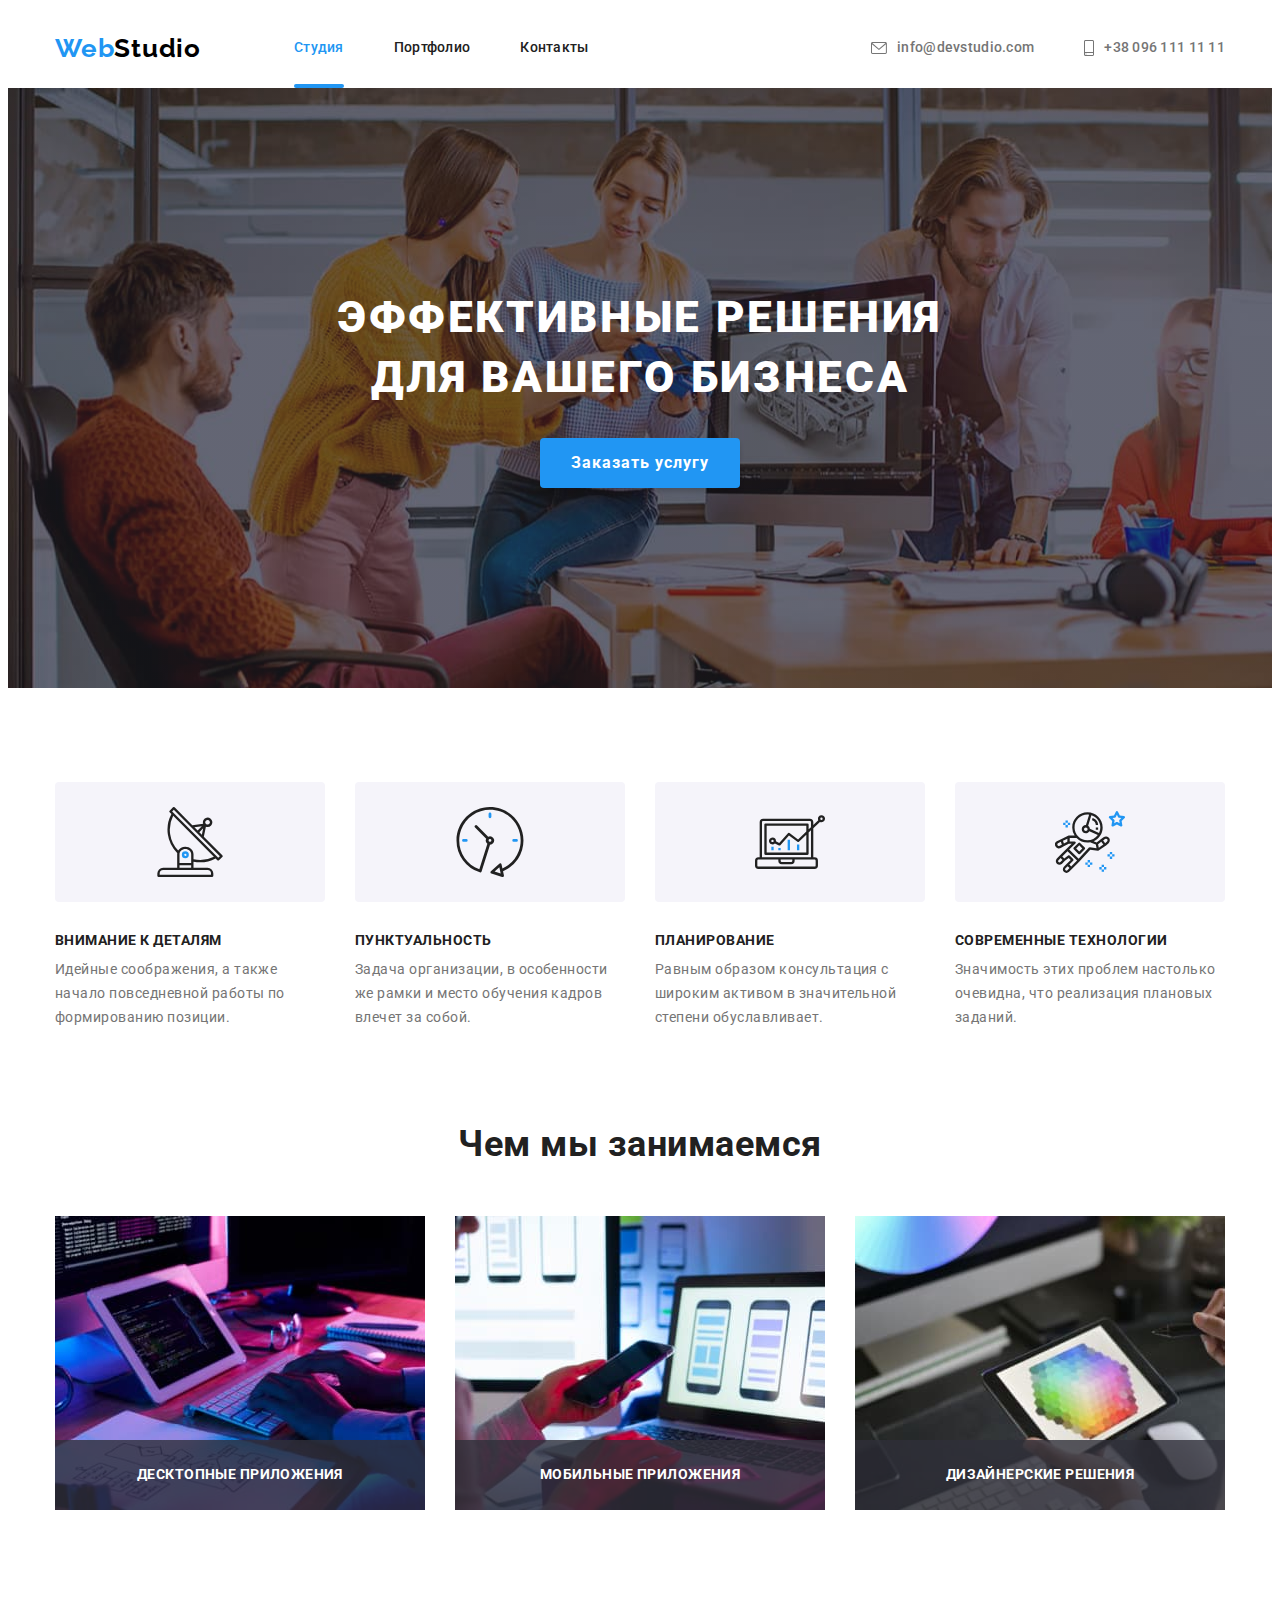
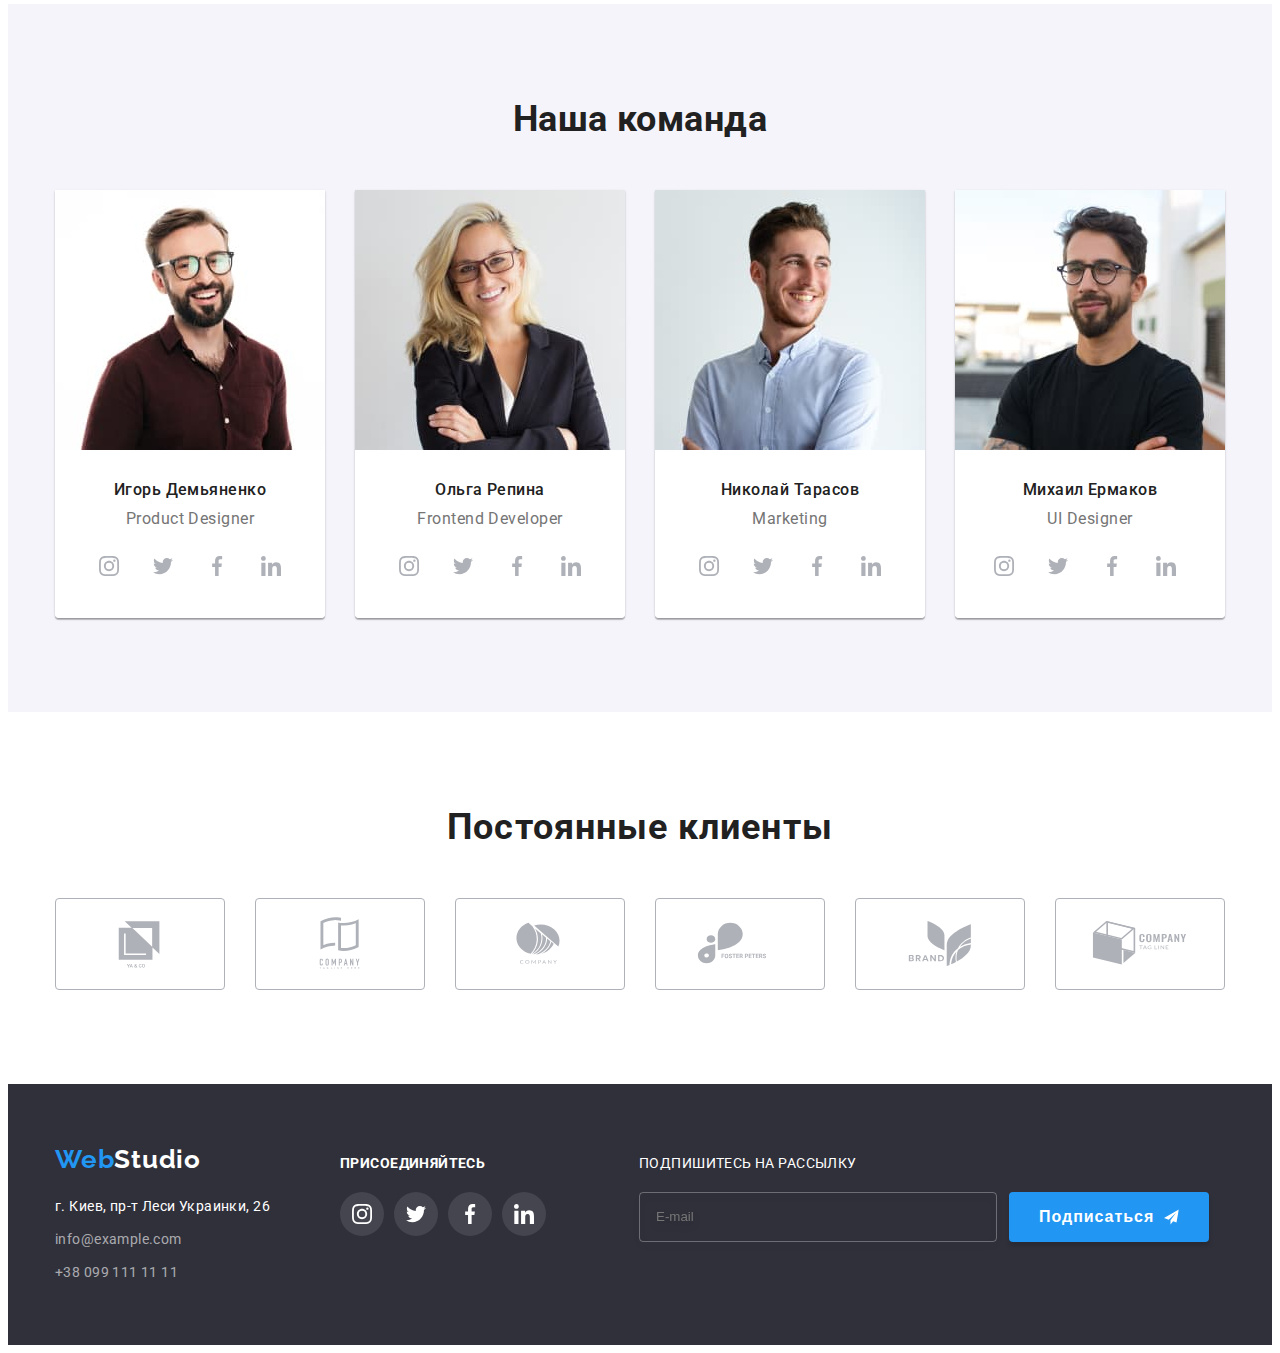
==== index.html @ 6b7cd8c6 "Скачані оптимізовані та збільшені зображення" ====
<!DOCTYPE html>
<html lang="ru">
  <head>
    <meta charset="UTF-8" />
    <meta http-equiv="X-UA-Compatible" content="IE=edge" />
    <meta name="viewport" content="width=device-width, initial-scale=1.0" />
    <title>Document</title>
    <link
      href="https://fonts.googleapis.com/css2?family=Raleway:wght@700&family=Roboto:wght@400;500;700;900&display=swap"
      rel="stylesheet"
    />
    <link
      rel="stylesheet"
      href="https://cdnjs.cloudflare.com/ajax/libs/modern-normalize/1.1.0/modern-normalize.min.css"
      integrity="sha512-wpPYUAdjBVSE4KJnH1VR1HeZfpl1ub8YT/NKx4PuQ5NmX2tKuGu6U/JRp5y+Y8XG2tV+wKQpNHVUX03MfMFn9Q=="
      crossorigin="anonymous"
      referrerpolicy="no-referrer"
    />
    <link rel="stylesheet" href="./css/main.min.css" />
  </head>
  <body>
    <!--header-->
    <header>
      <div class="container header">
        <a href="./index.html" class="logo"
          >Web<span class="logo__accent">Studio</span>
        </a>
        <nav class="navigation">
          <ul class="navigation__list list">
            <li class="navigation__item">
              <a href="./index.html" class="navigation__link current">Студия</a>
            </li>
            <li class="navigation__item">
              <a href="./portfolio.html" class="navigation__link">Портфолио</a>
            </li>
            <li class="navigation__item">
              <a href="/" class="navigation__link">Контакты</a>
            </li>
          </ul>
        </nav>

        <ul class="navigation__list list navigation__adress">
          <li class="navigation__item">
            <a href="mailto:info@devstudio.com" class="navigation__link">
              <svg class="navigation__icon" width="16" height="12">
                <use href="./images/symbol-defs.svg#icon-envelope"></use>
              </svg>
              info@devstudio.com</a>
          </li>
          <li class="navigation__item">
            <a href="tel:+380961111111" class="navigation__link">
              <svg class="navigation__icon" width="10" height="16">
                <use href="./images/symbol-defs.svg#icon-smartphone"></use>
              </svg>
              +38 096 111 11 11</a>
          </li>
        </ul>
      </div>
    </header>

    <main>
      <!--hero-->
      <section class="hero">
        <div class="container">
          <h1 class="hero__title">
            Эффективные решения <br />
            для вашего бизнеса
          </h1>
          <button class="button" data-modal-open>Заказать услугу</button>
        </div>
      </section>

      <!--Характеристики-->

      <section class="about">
        <div class="container">
          <h2 class="visually-hidden">Характеристики</h2>
          <ul class="about__list list">
            <li class="about__item">
              <div class="about__logo">
                <svg class="about__icons">
                  <use href="./images/symbol-defs.svg#icon-antenna"></use>
                </svg>
              </div>
              <h3 class="about__title">Внимание к деталям</h3>
              <p class="about__description">
                Идейные соображения, а также начало повседневной работы по
                формированию позиции.
              </p>
            </li>
            <li class="about__item">
              <div class="about__logo">
                <svg class="about__icons">
                  <use href="./images/symbol-defs.svg#icon-clock"></use>
                </svg>
              </div>
              <h3 class="about__title">Пунктуальность</h3>
              <p class="about__description">
                Задача организации, в особенности же рамки и место обучения
                кадров влечет за собой.
              </p>
            </li>
            <li class="about__item">
              <div class="about__logo">
                <svg class="about__icons">
                  <use href="./images/symbol-defs.svg#icon-diagram"></use>
                </svg>
              </div>
              <h3 class="about__title">Планирование</h3>
              <p class="about__description">
                Равным образом консультация с широким активом в значительной
                степени обуславливает.
              </p>
            </li>
            <li class="about__item">
              <div class="about__logo">
                <svg class="about__icons">
                  <use href="./images/symbol-defs.svg#icon-astronaut"></use>
                </svg>
              </div>
              <h3 class="about__title">Современные технологии</h3>
              <p class="about__description">
                Значимость этих проблем настолько очевидна, что реализация
                плановых заданий.
              </p>
            </li>
          </ul>
        </div>
      </section>

      <!--Занятия-->
      <section class="work">
        <div class="container">
          <h2 class="work__title">Чем мы занимаемся</h2>
          <ul class="work__list list">
            <li class="work__item">
              <img src="./images/hands.jpg" alt="Набор текста" width="370" />
              <h3 class="work__description">Десктопные приложения</h3>
            </li>

            <li class="work__item">
              <img
                src="./images/phone.jpg"
                alt="Оптимизация на телефоне"
                width="370"
              />
              <h3 class="work__description">Мобильные приложения</h3>
            </li>

            <li class="work__item">
              <img src="./images/colour.jpg" alt="Цветорая гамма" width="370" />
              <h3 class="work__description">Дизайнерские решения</h3>
            </li>
          </ul>
        </div>
      </section>

      <!--Команда-->
      <section class="team">
        <div class="container">
          <h2 class="team-title">Наша команда</h2>
          <ul class="team-list list">
            <li class="team-item">
              <img
                src="./images/igor.jpg"
                alt="Игорь Демьяненко"
                width="270"
                class="img"/>
              <div class="about-team">
                <h3 class="team-name">Игорь Демьяненко</h3>
                <p class="team-work">Product Designer</p>
                <ul class="team-soc list">
                  <li class="team-soc-item">
                    <a href="" class="team-soc-link">
                      <svg class="team-svg" width="20" height="20">
                        <use href="./images/symbol-defs.svg#icon-instagram-footer"></use>
                      </svg>
                    </a>
                  </li>
                  <li class="team-soc-item">
                    <a href="" class="team-soc-link">
                      <svg class="team-svg" width="20" height="20">
                        <use href="./images/symbol-defs.svg#icon-twitter"></use>
                      </svg>
                    </a>
                  </li>
                  <li class="team-soc-item">
                    <a href="" class="team-soc-link">
                      <svg class="team-svg" width="20" height="20">
                        <use href="./images/symbol-defs.svg#icon-facebook"></use>
                      </svg>
                    </a>
                  </li>
                  <li class="team-soc-item">
                    <a href="" class="team-soc-link">
                      <svg class="team-svg" width="20" height="20">
                        <use href="./images/symbol-defs.svg#icon-linkedin"></use>
                      </svg>
                    </a>
                  </li>
                </ul>
              </div>
            </li>
            <li class="team-item">
              <img
                src="./images/olha.jpg"
                alt="Ольга Репина"
                width="270"
                class="img" />
             
              <div class="about-team">
                <h3 class="team-name">Ольга Репина</h3>
                <p class="team-work">Frontend Developer</p>
                <ul class="team-soc list">
                  <li class="team-soc-item">
                    <a href="" class="team-soc-link">
                      <svg class="team-svg" width="20" height="20">
                        <use href="./images/symbol-defs.svg#icon-instagram-footer"></use>
                      </svg>
                    </a>
                    </a>
                  </li>
                  <li class="team-soc-item">
                    <a href="" class="team-soc-link">
                      <svg class="team-svg" width="20" height="20">
                        <use href="./images/symbol-defs.svg#icon-twitter"></use>
                      </svg>
                    </a>
                  </li>
                  <li class="team-soc-item">
                    <a href="" class="team-soc-link">
                      <svg class="team-svg" width="20" height="20">
                        <use href="./images/symbol-defs.svg#icon-facebook"></use>
                      </svg>
                    </a>
                  </li>
                  <li class="team-soc-item">
                    <a href="" class="team-soc-link">
                      <svg class="team-svg" width="20" height="20">
                        <use href="./images/symbol-defs.svg#icon-linkedin"></use>
                      </svg>
                    </a>
                  </li>
                </ul>
              </div>
            </li>
            <li class="team-item">
              <img
                src="./images/nikolai.jpg"
                alt="Николай Тарасов"
                width="270"
                class="img"
              />
              <div class="about-team">
                <h3 class="team-name">Николай Тарасов</h3>
                <p class="team-work">Marketing</p>
                <ul class="team-soc list">
                  <li class="team-soc-item">
                    <a href="" class="team-soc-link">
                      <svg class="team-svg" width="20" height="20">
                        <use href="./images/symbol-defs.svg#icon-instagram-footer"></use>
                      </svg>
                    </a>
                  </li>
                  <li class="team-soc-item">
                    <a href="" class="team-soc-link">
                      <svg class="team-svg" width="20" height="20">
                        <use href="./images/symbol-defs.svg#icon-twitter"></use>
                      </svg>
                    </a>
                  </li>
                  <li class="team-soc-item">
                    <a href="" class="team-soc-link">
                      <svg class="team-svg" width="20" height="20">
                        <use href="./images/symbol-defs.svg#icon-facebook"></use>
                      </svg>
                    </a>
                  </li>
                  <li class="team-soc-item">
                    <a href="" class="team-soc-link">
                      <svg class="team-svg" width="20" height="20">
                        <use href="./images/symbol-defs.svg#icon-linkedin"></use>
                      </svg>
                    </a>
                  </li>
                </ul>
              </div>
            </li>
            <li class="team-item">
              <img src="./images/mykhailo.jpg" alt="Михаил Ермаков" width="270"
                class="img"/>
              <div class="about-team">
                <h3 class="team-name">Михаил Ермаков</h3>
                <p class="team-work">UI Designer</p>
                <ul class="team-soc list">
                  <li class="team-soc-item">
                    <a href="" class="team-soc-link">
                      <svg class="team-svg" width="20" height="20">
                        <use href="./images/symbol-defs.svg#icon-instagram-footer"></use>
                      </svg>
                    </a>
                  </li>
                  <li class="team-soc-item">
                    <a href="" class="team-soc-link">
                      <svg class="team-svg" width="20" height="20">
                        <use href="./images/symbol-defs.svg#icon-twitter"></use>
                      </svg>
                    </a>
                  </li>
                  <li class="team-soc-item">
                    <a href="" class="team-soc-link">
                      <svg class="team-svg" width="20" height="20">
                        <use href="./images/symbol-defs.svg#icon-facebook"></use>
                      </svg>
                    </a>
                  </li>
                  <li class="team-soc-item">
                    <a href="" class="team-soc-link">
                      <svg class="team-svg" width="20" height="20">
                        <use href="./images/symbol-defs.svg#icon-linkedin"></use>
                      </svg>
                    </a>
                  </li>
                  <li class="team-soc-item">
                    <a href=""></a>
                  </li>
                </ul>
              </div>
            </li>
          </ul>
        </div>
      </section>

      <!-- CLIENTS -->
      <section class="clients">
        <div class="container">
          <h2 class="clients__title">Постоянные клиенты</h2>
          <ul class="clients-logo__list list">
            <li class="clients-logo__item">
              <a href="" class="clients-logo__link">
                <svg class="clients-logo__icon">
                  <use href="./images/symbol-defs.svg#icon-logo1"></use>
                </svg>
              </a>
            </li>
            <li class="clients-logo__item">
              <a href="" class="clients-logo__link">
                <svg class="clients-logo__icon">
                  <use href="./images/symbol-defs.svg#icon-logo2"></use>
                </svg>
              </a>
            </li>
            <li class="clients-logo__item">
              <a href="" class="clients-logo__link">
                <svg class="clients-logo__icon">
                  <use href="./images/symbol-defs.svg#icon-logo3"></use>
                </svg>
              </a>
            </li>
            <li class="clients-logo__item">
              <a href="" class="clients-logo__link">
                <svg class="clients-logo__icon">
                  <use href="./images/symbol-defs.svg#icon-logo4"></use>
                </svg>
              </a>
            </li>
            <li class="clients-logo__item">
              <a href="" class="clients-logo__link">
                <svg class="clients-logo__icon">
                  <use href="./images/symbol-defs.svg#icon-logo5"></use>
                </svg>
              </a>
            </li>
            <li class="clients-logo__item">
              <a href="" class="clients-logo__link">
                <svg class="clients-logo__icon">
                  <use href="./images/symbol-defs.svg#icon-logo6"></use>
                </svg>
              </a>
            </li>
          </ul>
        </div>
      </section>
    </main>

    <footer class="footer footer-main">
      <div class="container">
        <div class="adress-go">
          <a href="./index.html" class="logo logo-footer"
            >Web<span class="logo-footer__accent">Studio</span>
          </a>
          <address>
            <p class="footer-adress">г. Киев, пр-т Леси Украинки, 26</p>
            <a href="mailto:info@example.com" class="footer-link"
              >info@example.com</a>
            <a href="tel:+380991111111" class="footer-link"> +38 099 111 11 11</a>
          </address>
        </div>
        <div class="links-go">
          <h2 class="footer-go">присоединяйтесь</h2>
          <ul class="footer-list list">
            <li class="footer-item">
              <a href="" class="footer-link-soc">
                <svg class="footer-svg" width="20" height="20">
                  <use href="./images/symbol-defs.svg#icon-instagram-footer"></use> 
                </svg>
              </a>
            </li>
            <li class="footer-item">
              <a href="" class="footer-link-soc">
                <svg class="footer-svg" width="20" height="20">
                  <use href="./images/symbol-defs.svg#icon-twitter-footer"></use> 
                </svg>
              </a>
            </li>
            <li class="footer-item">
              <a href="" class="footer-link-soc">
                <svg class="footer-svg" width="20" height="20">
                  <use href="./images/symbol-defs.svg#icon-facebook-footer"></use> 
                </svg>
              </a>
            </li>
            <li class="footer-item">
              <a href="" class="footer-link-soc">
                <svg class="footer-svg" width="20" height="20">
                  <use href="./images/symbol-defs.svg#icon-linkedin-footer"></use> 
                </svg>
              </a>
            </li>
          </ul>
        </div>
        <div class="footer-subskr">
          <form >
            <p class="subskr-tittle">
              Подпишитесь на рассылку
            </p>
             <div class="form-flex">
                <input class="subskr-input" type="email" placeholder="E-mail" name="email" required>
                <button class="subskr-button" type="submit">Подписаться
                  <svg class="svg-send" width="24" height="24">
                    <use href="./images/symbol-defs2.svg#icon-icon-send"></use>
                  </svg>
                </button>
             </div>
          </form>
        </div>

      </div>
     
    </footer>
    
    
    <div class="backdrop is-hidden" data-modal>
      <div class="modal">
        <button type="button" class="close-btn" data-modal-close>
            <svg class="close-button"  width="18" height="18">
            <use href="./images/symbol-defs2.svg#icon-close-btn"></use>
          </svg>
        </button>
        <p class="modal-tittle">Оставьте свои данные, мы вам перезвоним</p>
        <form class="modal-form">
          <label for="" class="modal-label">Имя
           <div class="modal-svg">
              <input name="name" type="text" class="modal-input" required>
              <svg class="modal-icon" width="18" height="18">
                <use href="./images/symbol-defs2.svg#icon-person-modal"></use>
              </svg>
           </div>
          </label>

          <label for="" class="modal-label">Телефон
            <div class="modal-svg">
              <input name="tel" type="tel" class="modal-input" required>
              <svg class="modal-icon" width="18" height="18">
                <use href="./images/symbol-defs2.svg#icon-phone-modal"></use>
              </svg>
            </div>
          </label>

          <label for="" class="modal-label">Почта
            <div class="modal-svg">
              <input name="email" type="email" class="modal-input" required>
              <svg class="modal-icon" width="18" height="18">
                <use href="./images/symbol-defs2.svg#icon-email-modal"></use>
              </svg>
            </div>
          </label>

          <label class="modal-label">
            Комментарий
            <textarea name="text" placeholder="Введите текст"  class="modal-input textarea-modal"></textarea>
         </label>

         <div class="checkbox">
           <input class="checkbox-input visually-hidden" type="checkbox" name="policy" id="checkbox">
           <label for="checkbox" class="text-check"> 
              <span>
                <svg class="check-icon" width="11" height="8">
                  <use href="./images/symbol-defs2.svg#icon-policy"> </use>
                </svg>
              </span>
             Соглашаюсь с рассылкой и принимаю &nbsp;<a class="policy-link" href=""> Условия договора</a>
          </label>
         </div>
          <button class="subskr-button" type="submit">Отправить</button>
        </form>
      </div>
    </div>
      
    <script src="./js/modal.js"></script>
  </body>
</html>
---- css/main.min.css ----
:root{--color-text-tittle: #212121;--color-text-section: #757575;--color-main-bgd: #2f303a;--accent-color: #2196f3;--base-color: #ffffff;--time: cubic-bezier(0.4, 0, 0.2, 1)}*{box-sizing:border-box}body{font-family:"Roboto","Tahoma",sans-serif;letter-spacing:.03em;background-color:var(--base-color);color:var(--color-text-section)}.container{width:1200px;padding-left:15px;padding-right:15px;margin:0 auto}h1,h2,h3,h4,h5,h6,p,ul{margin:0}.list{list-style:none;margin:0;padding:0}a{cursor:pointer}img{display:block}.section-tittle{color:var(--color-text-tittle)}.visually-hidden{position:absolute;white-space:nowrap;width:1px;height:1px;overflow:hidden;border:0;padding:0;clip:rect(0 0 0 0);clip-path:inset(50%);margin:-1px}.is-hidden{opacity:0;pointer-events:none;visibility:hidden}.current{position:relative}.current::after{content:"";position:absolute;display:block;background-color:var(--accent-color);width:100%;height:4px;border-radius:2px;bottom:0;left:0}.logo{font-family:"Raleway","Oleo Script",sans-serif;font-weight:700;font-size:26px;line-height:1.19;letter-spacing:.03em;color:var(--accent-color);text-decoration:none}.logo__accent{color:#000}.navigation__icon{margin-right:10px;fill:currentColor}.navigation__link{display:flex;align-items:center;padding-top:32px;padding-bottom:32px;color:var(--color-text-tittle);font-family:"Roboto","Tahoma",sans-serif;font-weight:500;font-size:14px;line-height:1.14;letter-spacing:.02em;text-decoration:none;transition:color 250ms var(--time),fill 250ms var(--time)}.navigation__adress .navigation__link{color:var(--color-text-section)}.navigation__link:hover,.navigation__link:focus{color:var(--accent-color);fill:var(--accent-color)}.navigation .navigation__list{margin-left:93px}.navigation__list .navigation__link.current{color:var(--accent-color)}.navigation__list .navigation__item+.navigation__item{margin-left:50px}.header,.navigation__list{display:flex;align-items:center}.navigation__list.navigation__adress{margin-left:auto}.button{font-family:"Roboto","Tahoma",sans-serif;font-weight:700;font-size:16px;line-height:1.88;width:200px;height:50px;letter-spacing:.06em;color:var(--base-color);background-color:var(--accent-color);cursor:pointer;box-shadow:0px 4px 4px rgba(0,0,0,.15);border-radius:4px;border-color:rgba(0,0,0,0)}.hero{background-color:var(--color-main-bgd);display:flex;text-align:center;padding-top:200px;padding-bottom:200px;background-image:linear-gradient(to right, rgba(47, 48, 58, 0.4), rgba(47, 48, 58, 0.4)),url(../images/hero.jpg);max-width:1600px;margin-left:auto;margin-right:auto}.hero__title{margin-bottom:30px;font-weight:900;font-size:44px;line-height:1.36;letter-spacing:.06em;text-transform:uppercase;color:var(--base-color);text-align:center}.about{padding-top:94px;padding-bottom:94px}.about__item{max-width:270px}.about__list{display:flex}.about__list .about__item+.about__item{margin-left:30px}.about__title{font-weight:700;font-size:14px;line-height:16px;text-transform:uppercase;color:var(--color-text-tittle);margin-bottom:10px}.about__description{font-size:14px;line-height:1.71;max-width:270px}.about__logo{display:flex;justify-content:center;align-items:center;background-color:#f5f4fa;border-radius:4px;height:120px;margin-bottom:30px}.about__icons{width:70px;height:70px}.work{padding-bottom:94px}.work__title{font-size:36px;line-height:1.17;color:var(--color-text-tittle);text-align:center;margin-bottom:50px}.work__list{display:flex}.work__list .work__item+.work__item{margin-left:30px}.work__item{position:relative}.work__description{position:absolute;width:100%;height:70px;background-color:rgba(47,48,58,.8);bottom:0;left:0;padding-top:27px;padding-bottom:27px;font-size:14px;line-height:1.14;text-align:center;letter-spacing:.03em;text-transform:uppercase;color:#fff}.team{background-color:#f5f4fa;padding-top:94px;padding-bottom:94px}.team-title{font-weight:700;font-size:36px;line-height:1.17;color:var(--color-text-tittle);text-align:center;margin-bottom:50px}.team-list{display:flex}.team-list .team-item+.team-item{margin-left:30px}.team-item{border-radius:0px 0px 4px 4px;box-shadow:0px 1px 3px rgba(0,0,0,.12),0px 1px 1px rgba(0,0,0,.14),0px 2px 1px rgba(0,0,0,.2)}.team-name{font-weight:500;font-size:16px;line-height:1.19;color:var(--color-text-tittle);text-align:center;margin-bottom:10px}.team-work{font-size:16px;line-height:1.19;text-align:center}.about-team{padding-top:30px;padding-bottom:30px;background-color:#fff;border-radius:0px 0px 4px 4px}.team-soc{display:flex;justify-content:center;margin-top:16px}.team-soc-link{display:flex;justify-content:center;align-items:center;width:44px;height:44px;background-color:#fff;border-radius:50%;color:#afb1b8;transition:background-color 250ms var(--time),color 250ms var(--time)}.team-soc-link:hover,.team-soc-link:focus{background-color:var(--accent-color);color:#fff}.team-svg{fill:currentColor}.team-soc-item+.team-soc-item{margin-left:10px}.clients{padding-top:94px;padding-bottom:94px}.clients__title{font-size:36px;line-height:1.17;text-align:center;letter-spacing:.03em;color:var(--color-text-tittle);margin-bottom:50px}.clients-logo__list{display:flex;margin:0 auto}.clients-logo__link{display:flex;justify-content:center;align-items:center;width:170px;height:92px;border:1px solid #afb1b8;box-sizing:border-box;border-radius:4px;color:#afb1b8;transition:border 250ms var(--time),color 250ms var(--time)}.clients-logo__link:hover,.clients-logo__link:focus{border:1px solid #2196f3;color:var(--accent-color)}.clients-logo__item+.clients-logo__item{margin-left:30px}.clients-logo__icon{width:106px;height:60px;fill:currentColor;transition:fill 250ms var(--time)}.clients-logo__icon:hover,.clients-logo__icon:focus{fill:var(--accent-color)}.footer{background-color:#2f303a}.logo-footer{display:block;margin-bottom:20px}.logo-footer__accent{color:var(--base-color)}.footer-main{padding-top:60px;padding-bottom:60px}.footer-main>div{display:flex;align-items:baseline}.footer-adress{color:var(--base-color);margin-bottom:9px;margin-top:0}.footer-link{color:rgba(255,255,255,.6);transition:color 250ms var(--time)}.footer-link:hover,.footer-link:focus{color:var(--accent-color)}.footer-link,.footer-adress{font-style:normal;text-decoration:none;font-family:"Roboto","Tahoma",sans-serif;font-weight:400;font-size:14px;line-height:1.71;letter-spacing:.03em}.footer-go{font-size:14px;line-height:1.14;letter-spacing:.03em;text-transform:uppercase;color:#fff}.adress-go{margin-right:70px}.footer-link-soc{display:flex;justify-content:center;align-items:center;border-radius:50%;width:44px;height:44px;background:rgba(255,255,255,.1);color:#fff;transition:background-color 250ms var(--time)}.footer-link-soc:hover,.footer-link-soc:focus{background-color:var(--accent-color)}.footer-link:not(:last-child){margin-bottom:9px;display:block}.footer-svg{fill:currentColor}.footer-item+.footer-item{padding-left:10px}.footer-list{display:flex;margin-top:20px}.footer-subskr{margin-left:93px}.subskr-tittle{font-size:14px;line-height:1.14;letter-spacing:.03em;text-transform:uppercase;color:#fff;margin-bottom:20px}.subskr-input{width:358px;height:50px;border:1px solid rgba(255,255,255,.3);filter:drop-shadow(0px 4px 4px rgba(0, 0, 0, 0.15));border-radius:4px;background-color:rgba(0,0,0,0);margin-right:12px;padding-left:16px;color:#fff}.subskr-button{display:flex;justify-content:center;align-items:center;width:200px;height:50px;font-weight:700;background-color:var(--accent-color);box-shadow:0px 4px 4px rgba(0,0,0,.15);border-radius:4px;font-size:16px;line-height:1.14;letter-spacing:.06em;color:#fff;cursor:pointer;padding:13px 28px;margin:auto;border-color:rgba(0,0,0,0)}.svg-send{margin-left:10px}.form-flex{display:flex}.border{border-bottom:1px solid #ececec}.portfolio{padding-top:94px;padding-bottom:94px}.button-filter{padding:6px 22px;font-family:"Roboto","Tahoma",sans-serif;font-weight:500;font-size:16px;line-height:1.63;letter-spacing:.03em;color:var(--color-text-tittle);background-color:#f5f4fa;cursor:pointer;border-radius:4px;border:1px solid rgba(0,0,0,0);transition:color 250ms var(--time),background-color 250ms var(--time),box-shadow 250ms var(--time)}.button-filter:hover,.button-filter:focus{color:var(--base-color);background-color:var(--accent-color);box-shadow:0px 3px 1px rgba(0,0,0,.1),0px 1px 2px rgba(0,0,0,.08),0px 2px 2px rgba(0,0,0,.12)}.filter{margin-bottom:50px}.filter-list{display:flex;justify-content:center}.button-list+.button-list{margin-left:8px}.portfolio-list{display:flex;flex-wrap:wrap}.list-name{padding:20px 24px}.portfolio-title{font-weight:700;font-size:18px;line-height:2;letter-spacing:.06em;color:var(--color-text-tittle)}.portfolio-name{font-size:16px;line-height:1.88}.portfolio-item{width:370px;margin-right:30px;margin-bottom:30px;border:1px solid #eee;transition:border 250ms var(--time),box-shadow 250ms var(--time)}.portfolio-item:hover,.portfolio-item:focus{box-sizing:border-box;box-shadow:0px 1px 1px rgba(0,0,0,.12),0px 4px 4px rgba(0,0,0,.06),1px 4px 6px rgba(0,0,0,.16)}.portfolio-item:nth-child(3n){margin-right:0}.portfolio-item:nth-last-child(-n+3){margin-bottom:0}.cards-portfolio{position:relative;overflow:hidden}.descr-overlay{padding:63px 24px;position:absolute;top:0;left:0;width:100%;height:100%;font-size:18px;line-height:1.56;letter-spacing:.03em;color:#fff;background-color:rgba(33,150,243,.9);transition:transform 250ms var(--time);transform:translateY(100%)}.portfolio-item:hover .descr-overlay{transform:translateY(0)}.backdrop{position:fixed;top:0;width:100%;height:100%;background-color:rgba(0,0,0,.2);transition:opacity 250ms var(--time),visibility 250ms var(--time)}.modal{position:absolute;top:50%;left:50%;transform:translate(-50%, -50%) scale(1);width:528px;min-height:581px;background-color:#fff;box-shadow:0px 1px 3px rgba(0,0,0,.12),0px 1px 1px rgba(0,0,0,.14),0px 2px 1px rgba(0,0,0,.2);border-radius:4px;padding:40px;transition:transform 250ms var(--time)}.backdrop.is-hidden .modal{transform:translate(-50%, -50%) scale(0.5)}.close-btn{position:absolute;top:8px;right:8px;width:30px;height:30px;border-radius:50%;background-color:rgba(0,0,0,0);border:1px solid rgba(0,0,0,.1);padding:0;cursor:pointer;display:flex;align-items:center;justify-content:center;transition:fill 250ms var(--time)}.close-btn:hover,.close-btn:focus{fill:var(--accent-color)}.modal-tittle{font-weight:700;font-size:20px;line-height:1.15;text-align:center;letter-spacing:.03em;color:var(--color-text-tittle);margin-bottom:12px}.modal-label{font-weight:400;font-size:12px;line-height:1.17;letter-spacing:.01em;color:#757575}.modal-input{width:100%;height:40px;border:1px solid rgba(33,33,33,.2);border-radius:4px;padding-left:42px;outline:none;transition:border-color 250ms var(--time)}.modal-input:focus{border-color:var(--accent-color)}textarea{resize:none}.textarea-modal{height:120px;padding-left:16px;padding-top:10px;margin-top:4px;margin-bottom:10px}.modal-svg{position:relative;margin-top:4px;margin-bottom:10px}.modal-icon{position:absolute;left:12px;top:50%;transform:translateY(-50%);transition:fill 250ms var(--time)}.modal-input:focus+.modal-icon{fill:var(--accent-color)}.text-check{display:flex;align-items:center;justify-content:center;font-weight:400;font-size:14px;line-height:1.71;letter-spacing:.03em;color:#757575}.checkbox{margin-bottom:30px;margin-top:10px}.checkbox-input:checked+.text-check span{background-color:var(--accent-color);border-color:rgba(0,0,0,0)}.checkbox-input:checked+.text-check .check-icon{fill:#fff}.text-check span{display:flex;align-items:center;justify-content:center;margin-right:10px;width:16px;height:15px;border:2px solid #212121;border-radius:3px;transition:background-color 250ms var(--time),border-color 250ms var(--time),fill 250ms var(--time)}.check-icon{fill:rgba(0,0,0,0)}.policy-link{color:var(--accent-color)}/*# sourceMappingURL=main.min.css.map */
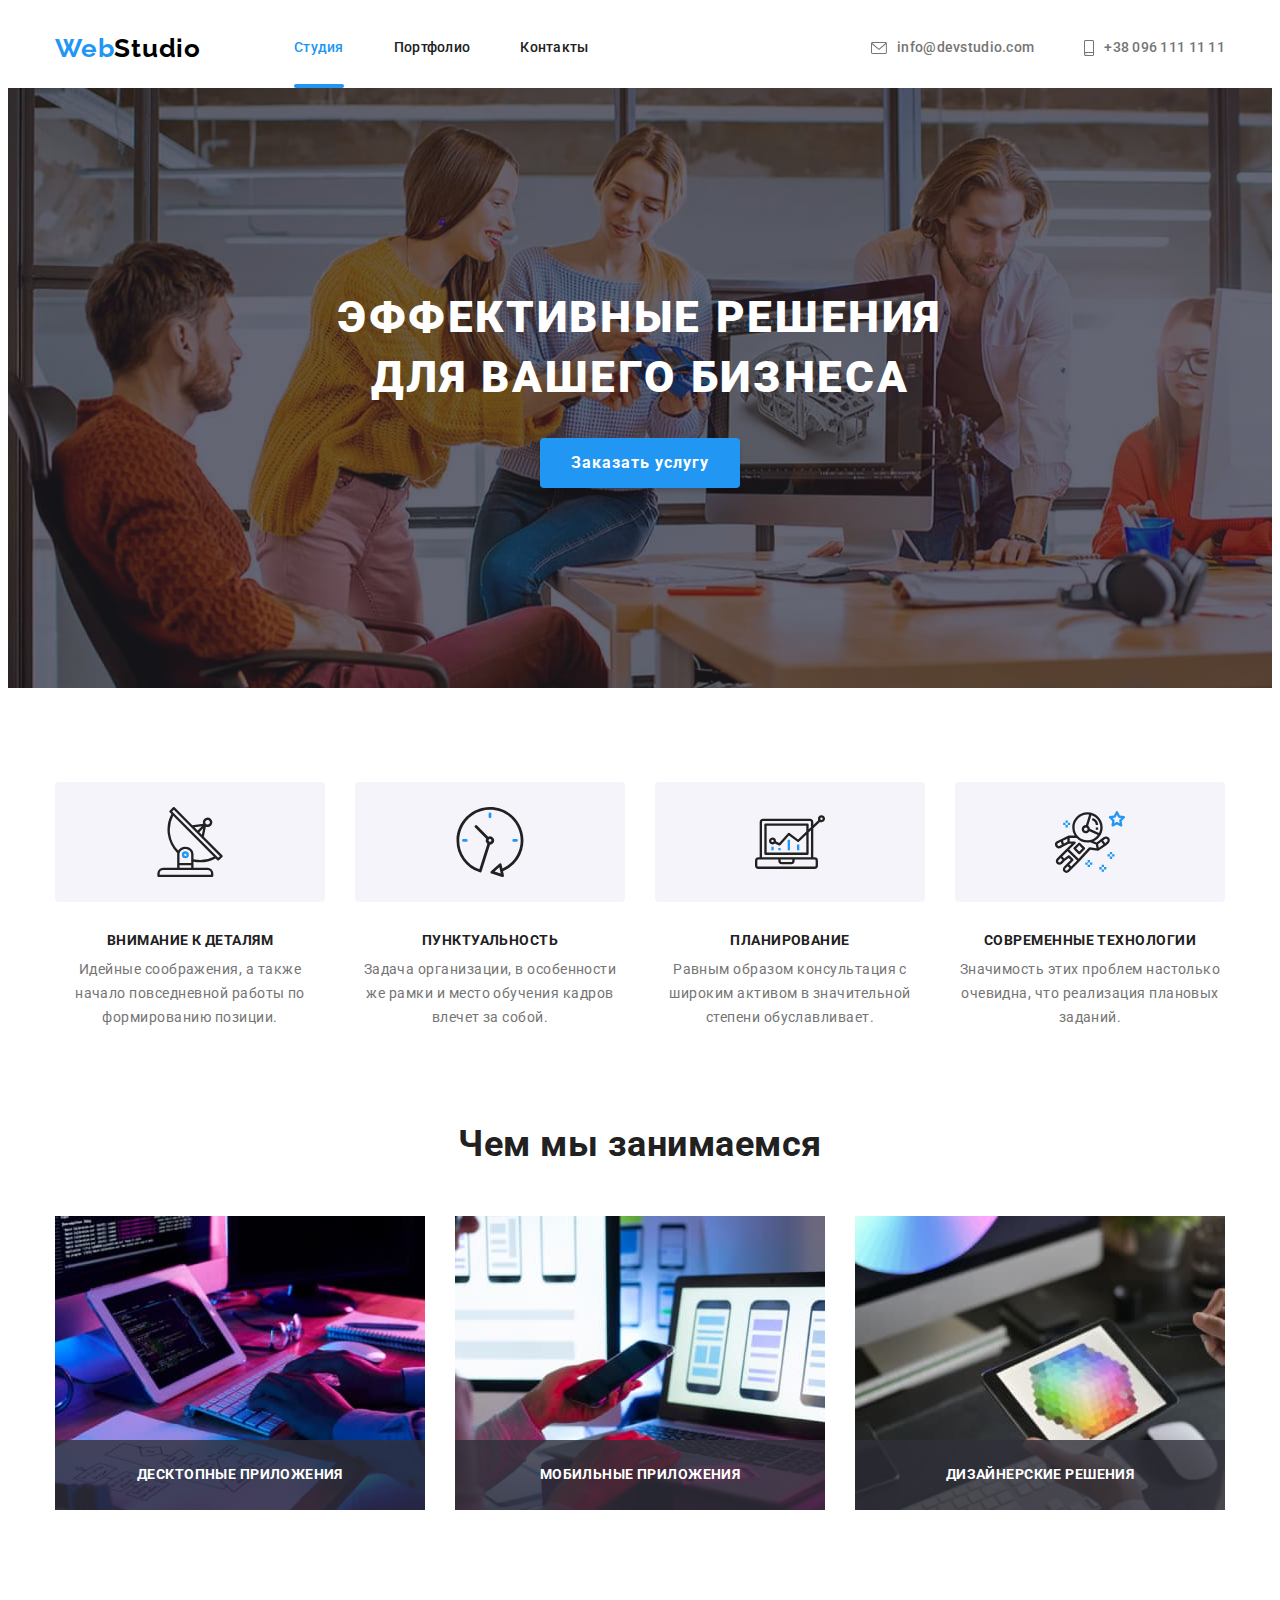
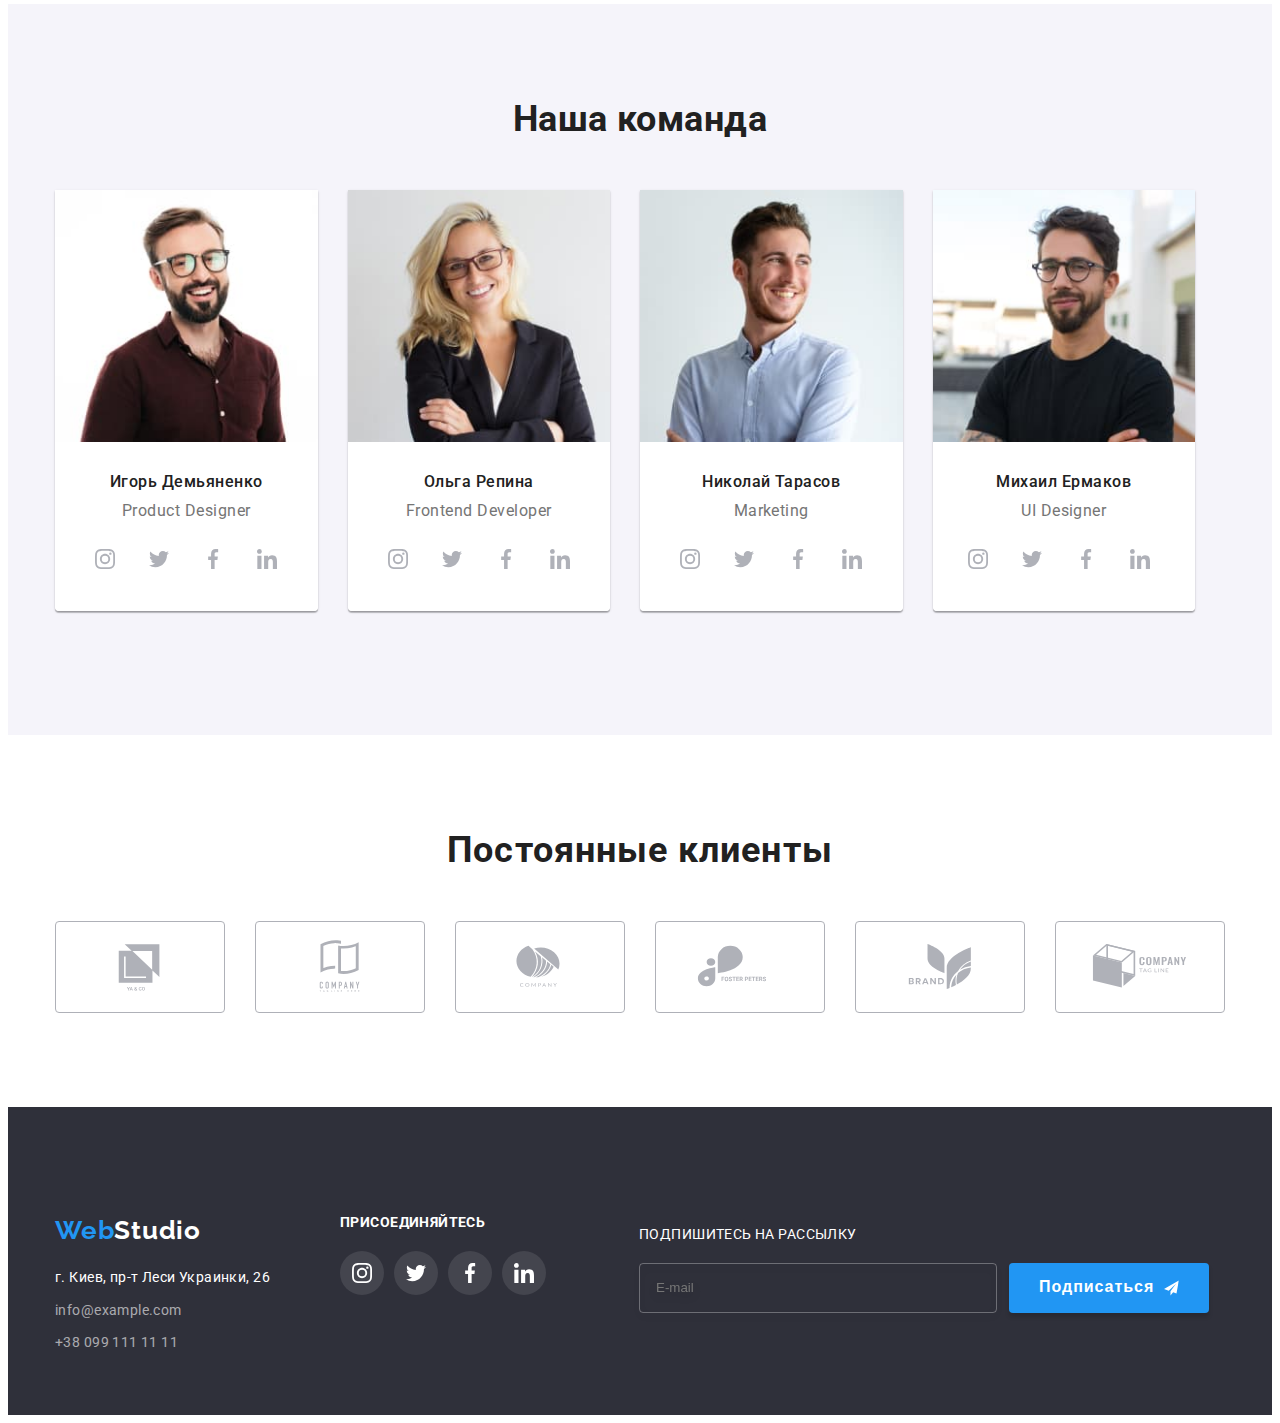
==== commit 631cf208: "Майже готове портфоліо" ====
--- a/index.html
+++ b/index.html
@@ -56,11 +56,11 @@
           </li>
         </ul>
       </div>
-    </header>
+    </header> 
 
     <main>
       <!--hero-->
-      <section class="hero">
+       <section class="hero">
         <div class="container">
           <h1 class="hero__title">
             Эффективные решения <br />
@@ -68,11 +68,11 @@
           </h1>
           <button class="button" data-modal-open>Заказать услугу</button>
         </div>
-      </section>
+      </section> 
 
       <!--Характеристики-->
 
-      <section class="about">
+      <section class="about"> 
         <div class="container">
           <h2 class="visually-hidden">Характеристики</h2>
           <ul class="about__list list">
@@ -126,10 +126,10 @@
             </li>
           </ul>
         </div>
-      </section>
+      </section>  
 
       <!--Занятия-->
-      <section class="work">
+       <section class="work">
         <div class="container">
           <h2 class="work__title">Чем мы занимаемся</h2>
           <ul class="work__list list">
@@ -153,9 +153,9 @@
             </li>
           </ul>
         </div>
-      </section>
-
-      <!--Команда-->
+      </section> 
+
+      <!-- Команда -->
       <section class="team">
         <div class="container">
           <h2 class="team-title">Наша команда</h2>
@@ -329,7 +329,7 @@
             </li>
           </ul>
         </div>
-      </section>
+      </section> 
 
       <!-- CLIENTS -->
       <section class="clients">
@@ -380,54 +380,54 @@
             </li>
           </ul>
         </div>
-      </section>
+      </section> 
     </main>
 
-    <footer class="footer footer-main">
+     <footer class="footer footer-main">
       <div class="container">
-        <div class="adress-go">
-          <a href="./index.html" class="logo logo-footer"
-            >Web<span class="logo-footer__accent">Studio</span>
-          </a>
-          <address>
-            <p class="footer-adress">г. Киев, пр-т Леси Украинки, 26</p>
-            <a href="mailto:info@example.com" class="footer-link"
-              >info@example.com</a>
-            <a href="tel:+380991111111" class="footer-link"> +38 099 111 11 11</a>
-          </address>
-        </div>
-        <div class="links-go">
-          <h2 class="footer-go">присоединяйтесь</h2>
-          <ul class="footer-list list">
-            <li class="footer-item">
-              <a href="" class="footer-link-soc">
-                <svg class="footer-svg" width="20" height="20">
-                  <use href="./images/symbol-defs.svg#icon-instagram-footer"></use> 
-                </svg>
-              </a>
-            </li>
-            <li class="footer-item">
-              <a href="" class="footer-link-soc">
-                <svg class="footer-svg" width="20" height="20">
-                  <use href="./images/symbol-defs.svg#icon-twitter-footer"></use> 
-                </svg>
-              </a>
-            </li>
-            <li class="footer-item">
-              <a href="" class="footer-link-soc">
-                <svg class="footer-svg" width="20" height="20">
-                  <use href="./images/symbol-defs.svg#icon-facebook-footer"></use> 
-                </svg>
-              </a>
-            </li>
-            <li class="footer-item">
-              <a href="" class="footer-link-soc">
-                <svg class="footer-svg" width="20" height="20">
-                  <use href="./images/symbol-defs.svg#icon-linkedin-footer"></use> 
-                </svg>
-              </a>
-            </li>
-          </ul>
+        <div class="footer-tablet">
+          <div class="adress-go">
+            <a href="./index.html" class="logo logo-footer">Web<span class="logo-footer__accent">Studio</span>
+            </a>
+            <address>
+              <p class="footer-adress">г. Киев, пр-т Леси Украинки, 26</p>
+              <a href="mailto:info@example.com" class="footer-link">info@example.com</a>
+              <a href="tel:+380991111111" class="footer-link"> +38 099 111 11 11</a>
+            </address>
+          </div>
+          <div class="links-go">
+            <h2 class="footer-go">присоединяйтесь</h2>
+            <ul class="footer-list list">
+              <li class="footer-item">
+                <a href="" class="footer-link-soc">
+                  <svg class="footer-svg" width="20" height="20">
+                    <use href="./images/symbol-defs.svg#icon-instagram-footer"></use>
+                  </svg>
+                </a>
+              </li>
+              <li class="footer-item">
+                <a href="" class="footer-link-soc">
+                  <svg class="footer-svg" width="20" height="20">
+                    <use href="./images/symbol-defs.svg#icon-twitter-footer"></use>
+                  </svg>
+                </a>
+              </li>
+              <li class="footer-item">
+                <a href="" class="footer-link-soc">
+                  <svg class="footer-svg" width="20" height="20">
+                    <use href="./images/symbol-defs.svg#icon-facebook-footer"></use>
+                  </svg>
+                </a>
+              </li>
+              <li class="footer-item">
+                <a href="" class="footer-link-soc">
+                  <svg class="footer-svg" width="20" height="20">
+                    <use href="./images/symbol-defs.svg#icon-linkedin-footer"></use>
+                  </svg>
+                </a>
+              </li>
+            </ul>
+          </div>
         </div>
         <div class="footer-subskr">
           <form >
@@ -447,7 +447,7 @@
 
       </div>
      
-    </footer>
+    </footer> 
     
     
     <div class="backdrop is-hidden" data-modal>
@@ -505,7 +505,7 @@
           <button class="subskr-button" type="submit">Отправить</button>
         </form>
       </div>
-    </div>
+    </div> 
       
     <script src="./js/modal.js"></script>
   </body>
--- a/css/main.min.css
+++ b/css/main.min.css
@@ -1 +1 @@
-:root{--color-text-tittle: #212121;--color-text-section: #757575;--color-main-bgd: #2f303a;--accent-color: #2196f3;--base-color: #ffffff;--time: cubic-bezier(0.4, 0, 0.2, 1)}*{box-sizing:border-box}body{font-family:"Roboto","Tahoma",sans-serif;letter-spacing:.03em;background-color:var(--base-color);color:var(--color-text-section)}.container{width:1200px;padding-left:15px;padding-right:15px;margin:0 auto}h1,h2,h3,h4,h5,h6,p,ul{margin:0}.list{list-style:none;margin:0;padding:0}a{cursor:pointer}img{display:block}.section-tittle{color:var(--color-text-tittle)}.visually-hidden{position:absolute;white-space:nowrap;width:1px;height:1px;overflow:hidden;border:0;padding:0;clip:rect(0 0 0 0);clip-path:inset(50%);margin:-1px}.is-hidden{opacity:0;pointer-events:none;visibility:hidden}.current{position:relative}.current::after{content:"";position:absolute;display:block;background-color:var(--accent-color);width:100%;height:4px;border-radius:2px;bottom:0;left:0}.logo{font-family:"Raleway","Oleo Script",sans-serif;font-weight:700;font-size:26px;line-height:1.19;letter-spacing:.03em;color:var(--accent-color);text-decoration:none}.logo__accent{color:#000}.navigation__icon{margin-right:10px;fill:currentColor}.navigation__link{display:flex;align-items:center;padding-top:32px;padding-bottom:32px;color:var(--color-text-tittle);font-family:"Roboto","Tahoma",sans-serif;font-weight:500;font-size:14px;line-height:1.14;letter-spacing:.02em;text-decoration:none;transition:color 250ms var(--time),fill 250ms var(--time)}.navigation__adress .navigation__link{color:var(--color-text-section)}.navigation__link:hover,.navigation__link:focus{color:var(--accent-color);fill:var(--accent-color)}.navigation .navigation__list{margin-left:93px}.navigation__list .navigation__link.current{color:var(--accent-color)}.navigation__list .navigation__item+.navigation__item{margin-left:50px}.header,.navigation__list{display:flex;align-items:center}.navigation__list.navigation__adress{margin-left:auto}.button{font-family:"Roboto","Tahoma",sans-serif;font-weight:700;font-size:16px;line-height:1.88;width:200px;height:50px;letter-spacing:.06em;color:var(--base-color);background-color:var(--accent-color);cursor:pointer;box-shadow:0px 4px 4px rgba(0,0,0,.15);border-radius:4px;border-color:rgba(0,0,0,0)}.hero{background-color:var(--color-main-bgd);display:flex;text-align:center;padding-top:200px;padding-bottom:200px;background-image:linear-gradient(to right, rgba(47, 48, 58, 0.4), rgba(47, 48, 58, 0.4)),url(../images/hero.jpg);max-width:1600px;margin-left:auto;margin-right:auto}.hero__title{margin-bottom:30px;font-weight:900;font-size:44px;line-height:1.36;letter-spacing:.06em;text-transform:uppercase;color:var(--base-color);text-align:center}.about{padding-top:94px;padding-bottom:94px}.about__item{max-width:270px}.about__list{display:flex}.about__list .about__item+.about__item{margin-left:30px}.about__title{font-weight:700;font-size:14px;line-height:16px;text-transform:uppercase;color:var(--color-text-tittle);margin-bottom:10px}.about__description{font-size:14px;line-height:1.71;max-width:270px}.about__logo{display:flex;justify-content:center;align-items:center;background-color:#f5f4fa;border-radius:4px;height:120px;margin-bottom:30px}.about__icons{width:70px;height:70px}.work{padding-bottom:94px}.work__title{font-size:36px;line-height:1.17;color:var(--color-text-tittle);text-align:center;margin-bottom:50px}.work__list{display:flex}.work__list .work__item+.work__item{margin-left:30px}.work__item{position:relative}.work__description{position:absolute;width:100%;height:70px;background-color:rgba(47,48,58,.8);bottom:0;left:0;padding-top:27px;padding-bottom:27px;font-size:14px;line-height:1.14;text-align:center;letter-spacing:.03em;text-transform:uppercase;color:#fff}.team{background-color:#f5f4fa;padding-top:94px;padding-bottom:94px}.team-title{font-weight:700;font-size:36px;line-height:1.17;color:var(--color-text-tittle);text-align:center;margin-bottom:50px}.team-list{display:flex}.team-list .team-item+.team-item{margin-left:30px}.team-item{border-radius:0px 0px 4px 4px;box-shadow:0px 1px 3px rgba(0,0,0,.12),0px 1px 1px rgba(0,0,0,.14),0px 2px 1px rgba(0,0,0,.2)}.team-name{font-weight:500;font-size:16px;line-height:1.19;color:var(--color-text-tittle);text-align:center;margin-bottom:10px}.team-work{font-size:16px;line-height:1.19;text-align:center}.about-team{padding-top:30px;padding-bottom:30px;background-color:#fff;border-radius:0px 0px 4px 4px}.team-soc{display:flex;justify-content:center;margin-top:16px}.team-soc-link{display:flex;justify-content:center;align-items:center;width:44px;height:44px;background-color:#fff;border-radius:50%;color:#afb1b8;transition:background-color 250ms var(--time),color 250ms var(--time)}.team-soc-link:hover,.team-soc-link:focus{background-color:var(--accent-color);color:#fff}.team-svg{fill:currentColor}.team-soc-item+.team-soc-item{margin-left:10px}.clients{padding-top:94px;padding-bottom:94px}.clients__title{font-size:36px;line-height:1.17;text-align:center;letter-spacing:.03em;color:var(--color-text-tittle);margin-bottom:50px}.clients-logo__list{display:flex;margin:0 auto}.clients-logo__link{display:flex;justify-content:center;align-items:center;width:170px;height:92px;border:1px solid #afb1b8;box-sizing:border-box;border-radius:4px;color:#afb1b8;transition:border 250ms var(--time),color 250ms var(--time)}.clients-logo__link:hover,.clients-logo__link:focus{border:1px solid #2196f3;color:var(--accent-color)}.clients-logo__item+.clients-logo__item{margin-left:30px}.clients-logo__icon{width:106px;height:60px;fill:currentColor;transition:fill 250ms var(--time)}.clients-logo__icon:hover,.clients-logo__icon:focus{fill:var(--accent-color)}.footer{background-color:#2f303a}.logo-footer{display:block;margin-bottom:20px}.logo-footer__accent{color:var(--base-color)}.footer-main{padding-top:60px;padding-bottom:60px}.footer-main>div{display:flex;align-items:baseline}.footer-adress{color:var(--base-color);margin-bottom:9px;margin-top:0}.footer-link{color:rgba(255,255,255,.6);transition:color 250ms var(--time)}.footer-link:hover,.footer-link:focus{color:var(--accent-color)}.footer-link,.footer-adress{font-style:normal;text-decoration:none;font-family:"Roboto","Tahoma",sans-serif;font-weight:400;font-size:14px;line-height:1.71;letter-spacing:.03em}.footer-go{font-size:14px;line-height:1.14;letter-spacing:.03em;text-transform:uppercase;color:#fff}.adress-go{margin-right:70px}.footer-link-soc{display:flex;justify-content:center;align-items:center;border-radius:50%;width:44px;height:44px;background:rgba(255,255,255,.1);color:#fff;transition:background-color 250ms var(--time)}.footer-link-soc:hover,.footer-link-soc:focus{background-color:var(--accent-color)}.footer-link:not(:last-child){margin-bottom:9px;display:block}.footer-svg{fill:currentColor}.footer-item+.footer-item{padding-left:10px}.footer-list{display:flex;margin-top:20px}.footer-subskr{margin-left:93px}.subskr-tittle{font-size:14px;line-height:1.14;letter-spacing:.03em;text-transform:uppercase;color:#fff;margin-bottom:20px}.subskr-input{width:358px;height:50px;border:1px solid rgba(255,255,255,.3);filter:drop-shadow(0px 4px 4px rgba(0, 0, 0, 0.15));border-radius:4px;background-color:rgba(0,0,0,0);margin-right:12px;padding-left:16px;color:#fff}.subskr-button{display:flex;justify-content:center;align-items:center;width:200px;height:50px;font-weight:700;background-color:var(--accent-color);box-shadow:0px 4px 4px rgba(0,0,0,.15);border-radius:4px;font-size:16px;line-height:1.14;letter-spacing:.06em;color:#fff;cursor:pointer;padding:13px 28px;margin:auto;border-color:rgba(0,0,0,0)}.svg-send{margin-left:10px}.form-flex{display:flex}.border{border-bottom:1px solid #ececec}.portfolio{padding-top:94px;padding-bottom:94px}.button-filter{padding:6px 22px;font-family:"Roboto","Tahoma",sans-serif;font-weight:500;font-size:16px;line-height:1.63;letter-spacing:.03em;color:var(--color-text-tittle);background-color:#f5f4fa;cursor:pointer;border-radius:4px;border:1px solid rgba(0,0,0,0);transition:color 250ms var(--time),background-color 250ms var(--time),box-shadow 250ms var(--time)}.button-filter:hover,.button-filter:focus{color:var(--base-color);background-color:var(--accent-color);box-shadow:0px 3px 1px rgba(0,0,0,.1),0px 1px 2px rgba(0,0,0,.08),0px 2px 2px rgba(0,0,0,.12)}.filter{margin-bottom:50px}.filter-list{display:flex;justify-content:center}.button-list+.button-list{margin-left:8px}.portfolio-list{display:flex;flex-wrap:wrap}.list-name{padding:20px 24px}.portfolio-title{font-weight:700;font-size:18px;line-height:2;letter-spacing:.06em;color:var(--color-text-tittle)}.portfolio-name{font-size:16px;line-height:1.88}.portfolio-item{width:370px;margin-right:30px;margin-bottom:30px;border:1px solid #eee;transition:border 250ms var(--time),box-shadow 250ms var(--time)}.portfolio-item:hover,.portfolio-item:focus{box-sizing:border-box;box-shadow:0px 1px 1px rgba(0,0,0,.12),0px 4px 4px rgba(0,0,0,.06),1px 4px 6px rgba(0,0,0,.16)}.portfolio-item:nth-child(3n){margin-right:0}.portfolio-item:nth-last-child(-n+3){margin-bottom:0}.cards-portfolio{position:relative;overflow:hidden}.descr-overlay{padding:63px 24px;position:absolute;top:0;left:0;width:100%;height:100%;font-size:18px;line-height:1.56;letter-spacing:.03em;color:#fff;background-color:rgba(33,150,243,.9);transition:transform 250ms var(--time);transform:translateY(100%)}.portfolio-item:hover .descr-overlay{transform:translateY(0)}.backdrop{position:fixed;top:0;width:100%;height:100%;background-color:rgba(0,0,0,.2);transition:opacity 250ms var(--time),visibility 250ms var(--time)}.modal{position:absolute;top:50%;left:50%;transform:translate(-50%, -50%) scale(1);width:528px;min-height:581px;background-color:#fff;box-shadow:0px 1px 3px rgba(0,0,0,.12),0px 1px 1px rgba(0,0,0,.14),0px 2px 1px rgba(0,0,0,.2);border-radius:4px;padding:40px;transition:transform 250ms var(--time)}.backdrop.is-hidden .modal{transform:translate(-50%, -50%) scale(0.5)}.close-btn{position:absolute;top:8px;right:8px;width:30px;height:30px;border-radius:50%;background-color:rgba(0,0,0,0);border:1px solid rgba(0,0,0,.1);padding:0;cursor:pointer;display:flex;align-items:center;justify-content:center;transition:fill 250ms var(--time)}.close-btn:hover,.close-btn:focus{fill:var(--accent-color)}.modal-tittle{font-weight:700;font-size:20px;line-height:1.15;text-align:center;letter-spacing:.03em;color:var(--color-text-tittle);margin-bottom:12px}.modal-label{font-weight:400;font-size:12px;line-height:1.17;letter-spacing:.01em;color:#757575}.modal-input{width:100%;height:40px;border:1px solid rgba(33,33,33,.2);border-radius:4px;padding-left:42px;outline:none;transition:border-color 250ms var(--time)}.modal-input:focus{border-color:var(--accent-color)}textarea{resize:none}.textarea-modal{height:120px;padding-left:16px;padding-top:10px;margin-top:4px;margin-bottom:10px}.modal-svg{position:relative;margin-top:4px;margin-bottom:10px}.modal-icon{position:absolute;left:12px;top:50%;transform:translateY(-50%);transition:fill 250ms var(--time)}.modal-input:focus+.modal-icon{fill:var(--accent-color)}.text-check{display:flex;align-items:center;justify-content:center;font-weight:400;font-size:14px;line-height:1.71;letter-spacing:.03em;color:#757575}.checkbox{margin-bottom:30px;margin-top:10px}.checkbox-input:checked+.text-check span{background-color:var(--accent-color);border-color:rgba(0,0,0,0)}.checkbox-input:checked+.text-check .check-icon{fill:#fff}.text-check span{display:flex;align-items:center;justify-content:center;margin-right:10px;width:16px;height:15px;border:2px solid #212121;border-radius:3px;transition:background-color 250ms var(--time),border-color 250ms var(--time),fill 250ms var(--time)}.check-icon{fill:rgba(0,0,0,0)}.policy-link{color:var(--accent-color)}/*# sourceMappingURL=main.min.css.map */+:root{--color-text-tittle: #212121;--color-text-section: #757575;--color-main-bgd: #2f303a;--accent-color: #2196f3;--base-color: #ffffff;--time: cubic-bezier(0.4, 0, 0.2, 1)}*{box-sizing:border-box}body{font-family:"Roboto","Tahoma",sans-serif;letter-spacing:.03em;background-color:var(--base-color);color:var(--color-text-section)}.container{width:100%;padding-left:15px;padding-right:15px;margin:0 auto}@media screen and (min-width: 480px){.container{max-width:480px}}@media screen and (min-width: 768px){.container{max-width:768px}}@media screen and (min-width: 1200px){.container{max-width:1200px}}h1,h2,h3,h4,h5,h6,p,ul{margin:0}.list{list-style:none;margin:0;padding:0}a{cursor:pointer}img{display:block;max-width:100%;height:auto}.section-tittle{color:var(--color-text-tittle)}.visually-hidden{position:absolute;white-space:nowrap;width:1px;height:1px;overflow:hidden;border:0;padding:0;clip:rect(0 0 0 0);clip-path:inset(50%);margin:-1px}.is-hidden{opacity:0;pointer-events:none;visibility:hidden}.current{position:relative}.current::after{content:"";position:absolute;display:block;background-color:var(--accent-color);width:100%;height:4px;border-radius:2px;bottom:0;left:0}.logo{font-family:"Raleway","Oleo Script",sans-serif;font-weight:700;font-size:26px;line-height:1.19;letter-spacing:.03em;color:var(--accent-color);text-decoration:none}.logo__accent{color:#000}.navigation__icon{margin-right:10px;fill:currentColor}.navigation__link{display:flex;align-items:center;padding-top:32px;padding-bottom:32px;color:var(--color-text-tittle);font-family:"Roboto","Tahoma",sans-serif;font-weight:500;font-size:14px;line-height:1.14;letter-spacing:.02em;text-decoration:none;transition:color 250ms var(--time),fill 250ms var(--time)}.navigation__adress .navigation__link{color:var(--color-text-section)}.navigation__link:hover,.navigation__link:focus{color:var(--accent-color);fill:var(--accent-color)}.navigation .navigation__list{margin-left:93px}.navigation__list .navigation__link.current{color:var(--accent-color)}.navigation__list .navigation__item+.navigation__item{margin-left:50px}.header,.navigation__list{display:flex;align-items:center}.navigation__list.navigation__adress{margin-left:auto}.button{font-family:"Roboto","Tahoma",sans-serif;font-weight:700;font-size:16px;line-height:1.88;width:200px;height:50px;letter-spacing:.06em;color:var(--base-color);background-color:var(--accent-color);cursor:pointer;box-shadow:0px 4px 4px rgba(0,0,0,.15);border-radius:4px;border-color:rgba(0,0,0,0)}.hero{background-color:var(--color-main-bgd);display:flex;text-align:center;padding-top:200px;padding-bottom:200px;background-image:linear-gradient(to right, rgba(47, 48, 58, 0.4), rgba(47, 48, 58, 0.4)),url(../images/hero.jpg);max-width:1600px;margin-left:auto;margin-right:auto}.hero__title{text-transform:uppercase;color:var(--base-color);text-align:center;font-size:26px;line-height:1.62;margin-bottom:30px;font-weight:900;letter-spacing:.06em}@media screen and (min-width: 1200px){.hero__title{font-size:44px;line-height:1.36}}.about{padding-top:60px;padding-bottom:60px}@media screen and (min-width: 1200px){.about{padding-top:94px;padding-bottom:94px}}.about__item{margin-bottom:30px}@media screen and (min-width: 768px){.about__item{width:calc(50% - 30px);margin-left:30px}}@media screen and (min-width: 1200px){.about__item{max-width:270px}}.about__list{margin-bottom:-30px}@media screen and (min-width: 768px){.about__list{display:flex;flex-wrap:wrap;margin-left:-30px}}@media screen and (min-width: 1200px){.about__list .about__item+.about__item{margin-left:30px}}.about__title{font-weight:700;font-size:14px;line-height:16px;text-transform:uppercase;color:var(--color-text-tittle);margin-bottom:10px;text-align:center}.about__description{font-size:14px;line-height:1.71;text-align:center}@media screen and (min-width: 1200px){.about__description{max-width:270px}}.about__logo{display:flex;justify-content:center;align-items:center;background-color:#f5f4fa;border-radius:4px;height:120px;margin-bottom:30px}.about__icons{width:70px;height:70px}.work{padding-bottom:94px}@media screen and (max-width: 1199px){.work{display:none}}.work__title{font-size:36px;line-height:1.17;color:var(--color-text-tittle);text-align:center;margin-bottom:50px}.work__list{display:flex}.work__list .work__item+.work__item{margin-left:30px}.work__item{position:relative}.work__description{position:absolute;width:100%;height:70px;background-color:rgba(47,48,58,.8);bottom:0;left:0;padding-top:27px;padding-bottom:27px;font-size:14px;line-height:1.14;text-align:center;letter-spacing:.03em;text-transform:uppercase;color:#fff}.team{background-color:#f5f4fa;padding-top:60px;padding-bottom:60px}@media screen and (min-width: 1200px){.team{padding-top:94px;padding-bottom:94px}}.team-title{font-size:28px;line-height:1.18;color:var(--color-text-tittle);text-align:center;margin-bottom:30px}@media screen and (min-width: 1200px){.team-title{font-weight:700;font-size:36px;line-height:1.17;margin-bottom:50px}}@media screen and (min-width: 768px){.team-list{display:flex;flex-wrap:wrap}}@media screen and (min-width: 1200px){.team-list .team-item+.team-item{margin-left:30px}}.team-item{max-width:450px;margin-bottom:30px;border-radius:0px 0px 4px 4px;box-shadow:0px 1px 3px rgba(0,0,0,.12),0px 1px 1px rgba(0,0,0,.14),0px 2px 1px rgba(0,0,0,.2)}@media screen and (min-width: 768px){.team-item{width:calc(50% - 30px)}.team-item:nth-child(even){margin-left:30px}}@media screen and (min-width: 1200px){.team-item{width:calc(25% - 30px)}}.team-name{font-weight:500;font-size:16px;line-height:1.19;color:var(--color-text-tittle);text-align:center;margin-bottom:10px}.team-work{font-size:16px;line-height:1.19;text-align:center}.about-team{padding-top:30px;padding-bottom:30px;background-color:#fff;border-radius:0px 0px 4px 4px}.team-soc{display:flex;justify-content:center;margin-top:16px}.team-soc-link{display:flex;justify-content:center;align-items:center;width:44px;height:44px;background-color:#fff;border-radius:50%;color:#afb1b8;transition:background-color 250ms var(--time),color 250ms var(--time)}.team-soc-link:hover,.team-soc-link:focus{background-color:var(--accent-color);color:#fff}.team-svg{fill:currentColor}.team-soc-item+.team-soc-item{margin-left:10px}.clients{padding-top:60px;padding-bottom:60px}@media screen and (min-width: 1200px){.clients{padding-top:94px;padding-bottom:94px}}.clients__title{font-size:28px;line-height:1.18;text-align:center;letter-spacing:.03em;color:var(--color-text-tittle);margin-bottom:30px}@media screen and (min-width: 1200px){.clients__title{font-size:36px;line-height:1.17;margin-bottom:50px}}.clients-logo__list{display:flex;justify-content:center;align-items:center;flex-wrap:wrap;margin-bottom:-30px;margin-left:-30px}.clients-logo__link{display:flex;justify-content:center;align-items:center;width:170px;height:92px;border:1px solid #afb1b8;box-sizing:border-box;border-radius:4px;color:#afb1b8;transition:border 250ms var(--time),color 250ms var(--time)}.clients-logo__link:hover,.clients-logo__link:focus{border:1px solid #2196f3;color:var(--accent-color)}.clients-logo__item{margin-bottom:30px;margin-left:30px}@media screen and (min-width: 1200px){.clients-logo__item+.clients-logo__item{margin-left:30px}}.clients-logo__icon{width:106px;height:60px;fill:currentColor;transition:fill 250ms var(--time)}.clients-logo__icon:hover,.clients-logo__icon:focus{fill:var(--accent-color)}.footer{background-color:#2f303a}.logo-footer{display:block;margin-bottom:20px}.logo-footer__accent{color:var(--base-color)}.footer-main{padding-top:60px;padding-bottom:60px}@media screen and (min-width: 1200px){.footer-main>div{display:flex;align-items:baseline}}.footer-adress{color:var(--base-color);margin-bottom:9px;margin-top:0}.footer-link{color:rgba(255,255,255,.6);transition:color 250ms var(--time)}.footer-link:hover,.footer-link:focus{color:var(--accent-color)}.footer-link,.footer-adress{font-style:normal;text-decoration:none;font-family:"Roboto","Tahoma",sans-serif;font-weight:400;font-size:14px;line-height:1.71;letter-spacing:.03em}.footer-go{font-size:14px;line-height:1.14;letter-spacing:.03em;text-transform:uppercase;color:#fff}@media screen and (max-width: 1199px){.footer-go{text-align:center}}@media screen and (max-width: 1199px){.adress-go{text-align:center}}@media screen and (min-width: 1200px){.adress-go{margin-right:70px}}@media screen and (max-width: 767px){.links-go{margin-top:60px}}.footer-link-soc{display:flex;justify-content:center;align-items:center;border-radius:50%;width:44px;height:44px;background:rgba(255,255,255,.1);color:#fff;transition:background-color 250ms var(--time)}.footer-link-soc:hover,.footer-link-soc:focus{background-color:var(--accent-color)}.footer-link:not(:last-child){margin-bottom:9px;display:block}.footer-svg{fill:currentColor}.footer-item+.footer-item{padding-left:10px}.footer-list{display:flex;margin-top:20px}@media screen and (max-width: 1199px){.footer-list{align-items:center;justify-content:center}}@media screen and (min-width: 768px){.footer-tablet{display:flex}}@media screen and (max-width: 1199px){.footer-tablet{align-items:baseline;justify-content:space-between;padding-left:76px;padding-right:89px}}.footer-subskr{margin-top:60px;text-align:center}@media screen and (min-width: 768px)and (max-width: 1199px){.footer-subskr{padding-left:166px;padding-right:152px}}@media screen and (min-width: 1200px){.footer-subskr{margin-left:93px;text-align:start}}.subskr-tittle{font-size:14px;line-height:1.14;letter-spacing:.03em;text-transform:uppercase;color:#fff;margin-bottom:20px}.subskr-input{width:100%;max-width:358px;height:50px;border:1px solid rgba(255,255,255,.3);filter:drop-shadow(0px 4px 4px rgba(0, 0, 0, 0.15));border-radius:4px;background-color:rgba(0,0,0,0);color:#fff}@media screen and (max-width: 1199px){.subskr-input{margin-bottom:20px}}@media screen and (min-width: 1200px){.subskr-input{margin-right:12px;padding-left:16px;width:358px}}.subskr-button{display:flex;justify-content:center;align-items:center;width:200px;height:50px;font-weight:700;background-color:var(--accent-color);box-shadow:0px 4px 4px rgba(0,0,0,.15);border-radius:4px;font-size:16px;line-height:1.14;letter-spacing:.06em;color:#fff;cursor:pointer;padding:13px 28px;border-color:rgba(0,0,0,0);margin:auto}.svg-send{margin-left:10px}@media screen and (min-width: 1200px){.form-flex{display:flex}}.border{border-bottom:1px solid #ececec}.portfolio{padding-top:94px;padding-bottom:94px}.button-filter{padding:6px 22px;font-family:"Roboto","Tahoma",sans-serif;font-weight:500;font-size:16px;line-height:1.63;letter-spacing:.03em;color:var(--color-text-tittle);background-color:#f5f4fa;cursor:pointer;border-radius:4px;border:1px solid rgba(0,0,0,0);transition:color 250ms var(--time),background-color 250ms var(--time),box-shadow 250ms var(--time)}.button-filter:hover,.button-filter:focus{color:var(--base-color);background-color:var(--accent-color);box-shadow:0px 3px 1px rgba(0,0,0,.1),0px 1px 2px rgba(0,0,0,.08),0px 2px 2px rgba(0,0,0,.12)}.filter{margin-bottom:50px}.filter-list{display:flex;flex-wrap:wrap;margin-bottom:-21px}@media screen and (min-width: 768px){.filter-list{display:flex;flex-wrap:wrap;justify-content:center}}.button-list{margin-bottom:21px}.button-list+.button-list{margin-left:8px}@media screen and (min-width: 768px){.portfolio-list{display:flex;flex-wrap:wrap}}.list-name{padding:20px 24px}.portfolio-title{font-weight:700;font-size:18px;line-height:2;letter-spacing:.06em;color:var(--color-text-tittle)}.portfolio-name{font-size:16px;line-height:1.88}.portfolio-item{width:450px;margin-bottom:30px;border:1px solid #eee;transition:border 250ms var(--time),box-shadow 250ms var(--time)}@media screen and (min-width: 768px)and (max-width: 1199px){.portfolio-item{width:354px}.portfolio-item:nth-child(even){margin-left:30px}}@media screen and (min-width: 1200px){.portfolio-item{width:370px;margin-right:30px;margin-bottom:30px}.portfolio-item:nth-child(3n){margin-right:0}.portfolio-item:nth-last-child(-n+3){margin-bottom:0}}.portfolio-item:hover,.portfolio-item:focus{box-sizing:border-box;box-shadow:0px 1px 1px rgba(0,0,0,.12),0px 4px 4px rgba(0,0,0,.06),1px 4px 6px rgba(0,0,0,.16)}.cards-portfolio{position:relative;overflow:hidden}.descr-overlay{padding:63px 24px;position:absolute;top:0;left:0;width:100%;height:100%;font-size:18px;line-height:1.56;letter-spacing:.03em;color:#fff;background-color:rgba(33,150,243,.9);transition:transform 250ms var(--time);transform:translateY(100%)}.portfolio-item:hover .descr-overlay{transform:translateY(0)}.backdrop{position:fixed;top:0;width:100%;height:100%;background-color:rgba(0,0,0,.2);transition:opacity 250ms var(--time),visibility 250ms var(--time)}.modal{position:absolute;top:50%;left:50%;transform:translate(-50%, -50%) scale(1);width:528px;min-height:581px;background-color:#fff;box-shadow:0px 1px 3px rgba(0,0,0,.12),0px 1px 1px rgba(0,0,0,.14),0px 2px 1px rgba(0,0,0,.2);border-radius:4px;padding:40px;transition:transform 250ms var(--time)}.backdrop.is-hidden .modal{transform:translate(-50%, -50%) scale(0.5)}.close-btn{position:absolute;top:8px;right:8px;width:30px;height:30px;border-radius:50%;background-color:rgba(0,0,0,0);border:1px solid rgba(0,0,0,.1);padding:0;cursor:pointer;display:flex;align-items:center;justify-content:center;transition:fill 250ms var(--time)}.close-btn:hover,.close-btn:focus{fill:var(--accent-color)}.modal-tittle{font-weight:700;font-size:20px;line-height:1.15;text-align:center;letter-spacing:.03em;color:var(--color-text-tittle);margin-bottom:12px}.modal-label{font-weight:400;font-size:12px;line-height:1.17;letter-spacing:.01em;color:#757575}.modal-input{width:100%;height:40px;border:1px solid rgba(33,33,33,.2);border-radius:4px;padding-left:42px;outline:none;transition:border-color 250ms var(--time)}.modal-input:focus{border-color:var(--accent-color)}textarea{resize:none}.textarea-modal{height:120px;padding-left:16px;padding-top:10px;margin-top:4px;margin-bottom:10px}.modal-svg{position:relative;margin-top:4px;margin-bottom:10px}.modal-icon{position:absolute;left:12px;top:50%;transform:translateY(-50%);transition:fill 250ms var(--time)}.modal-input:focus+.modal-icon{fill:var(--accent-color)}.text-check{display:flex;align-items:center;justify-content:center;font-weight:400;font-size:14px;line-height:1.71;letter-spacing:.03em;color:#757575}.checkbox{margin-bottom:30px;margin-top:10px}.checkbox-input:checked+.text-check span{background-color:var(--accent-color);border-color:rgba(0,0,0,0)}.checkbox-input:checked+.text-check .check-icon{fill:#fff}.text-check span{display:flex;align-items:center;justify-content:center;margin-right:10px;width:16px;height:15px;border:2px solid #212121;border-radius:3px;transition:background-color 250ms var(--time),border-color 250ms var(--time),fill 250ms var(--time)}.check-icon{fill:rgba(0,0,0,0)}.policy-link{color:var(--accent-color)}/*# sourceMappingURL=main.min.css.map */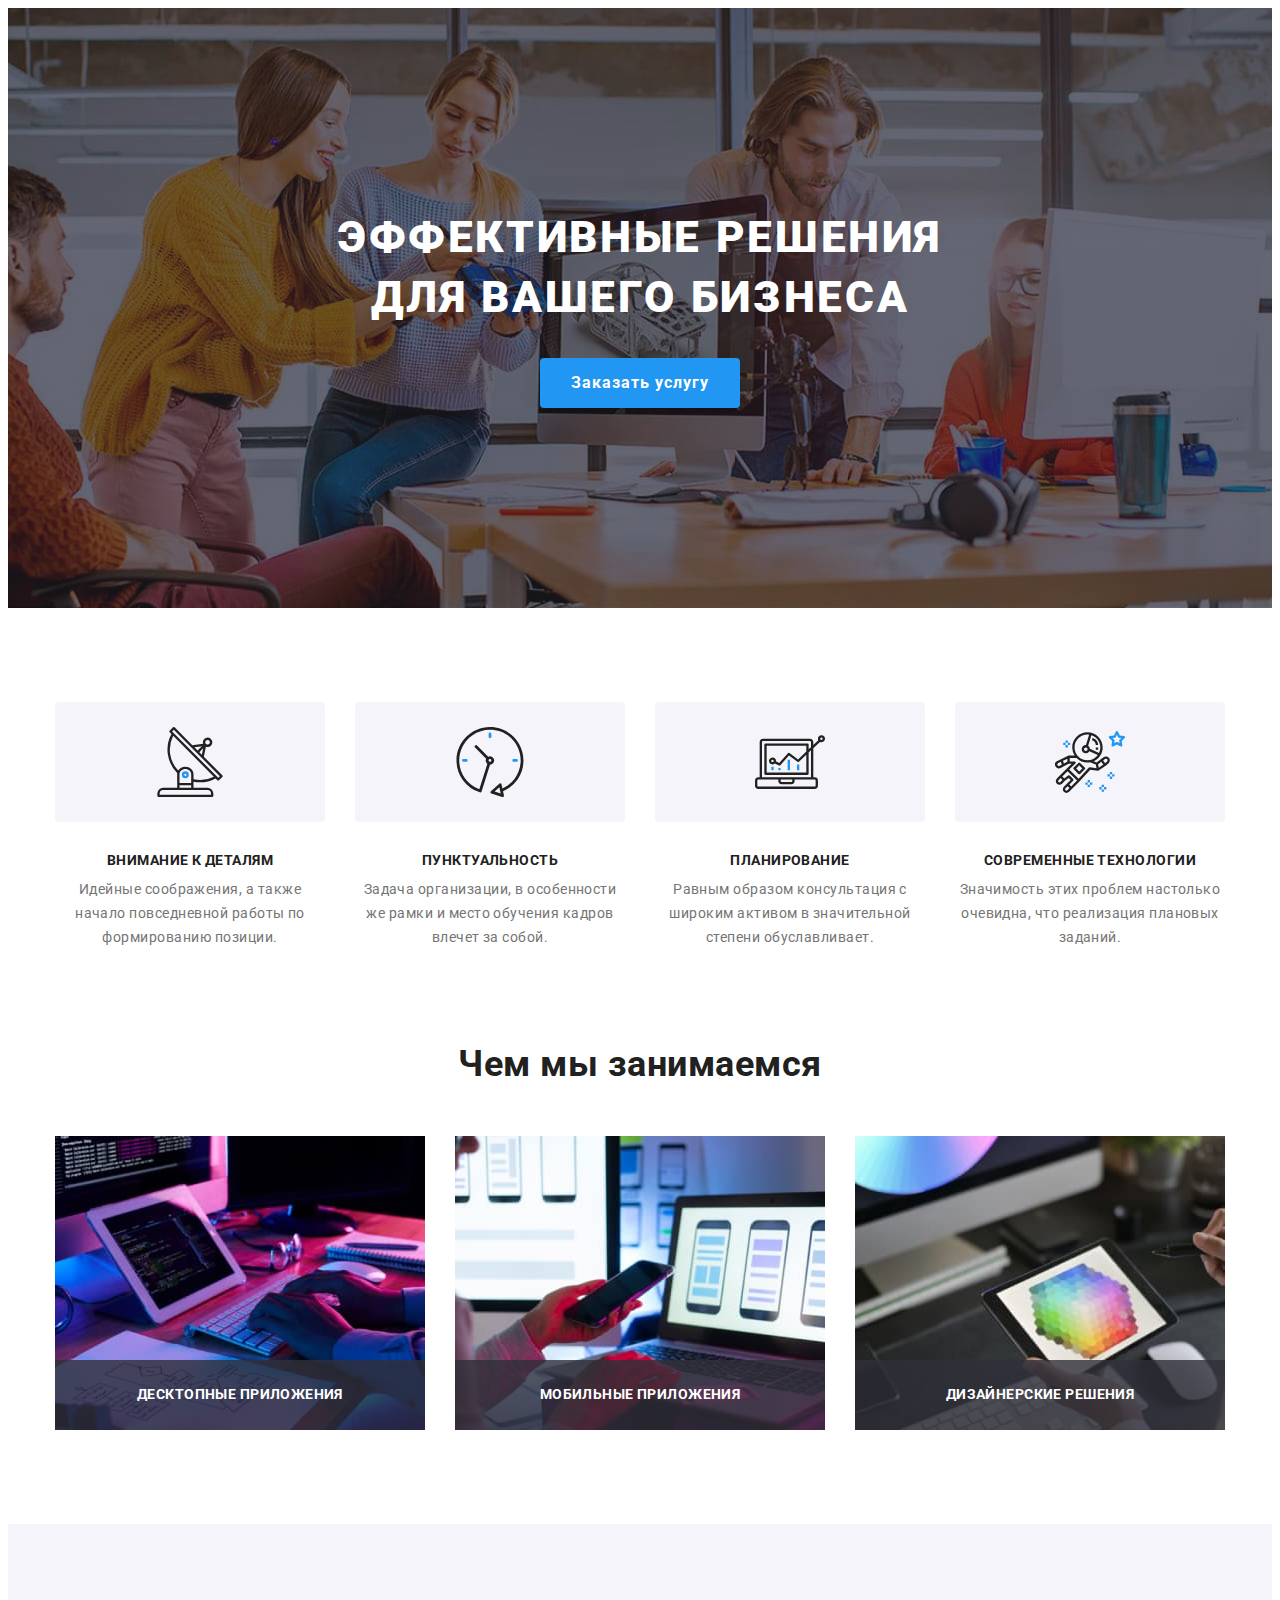
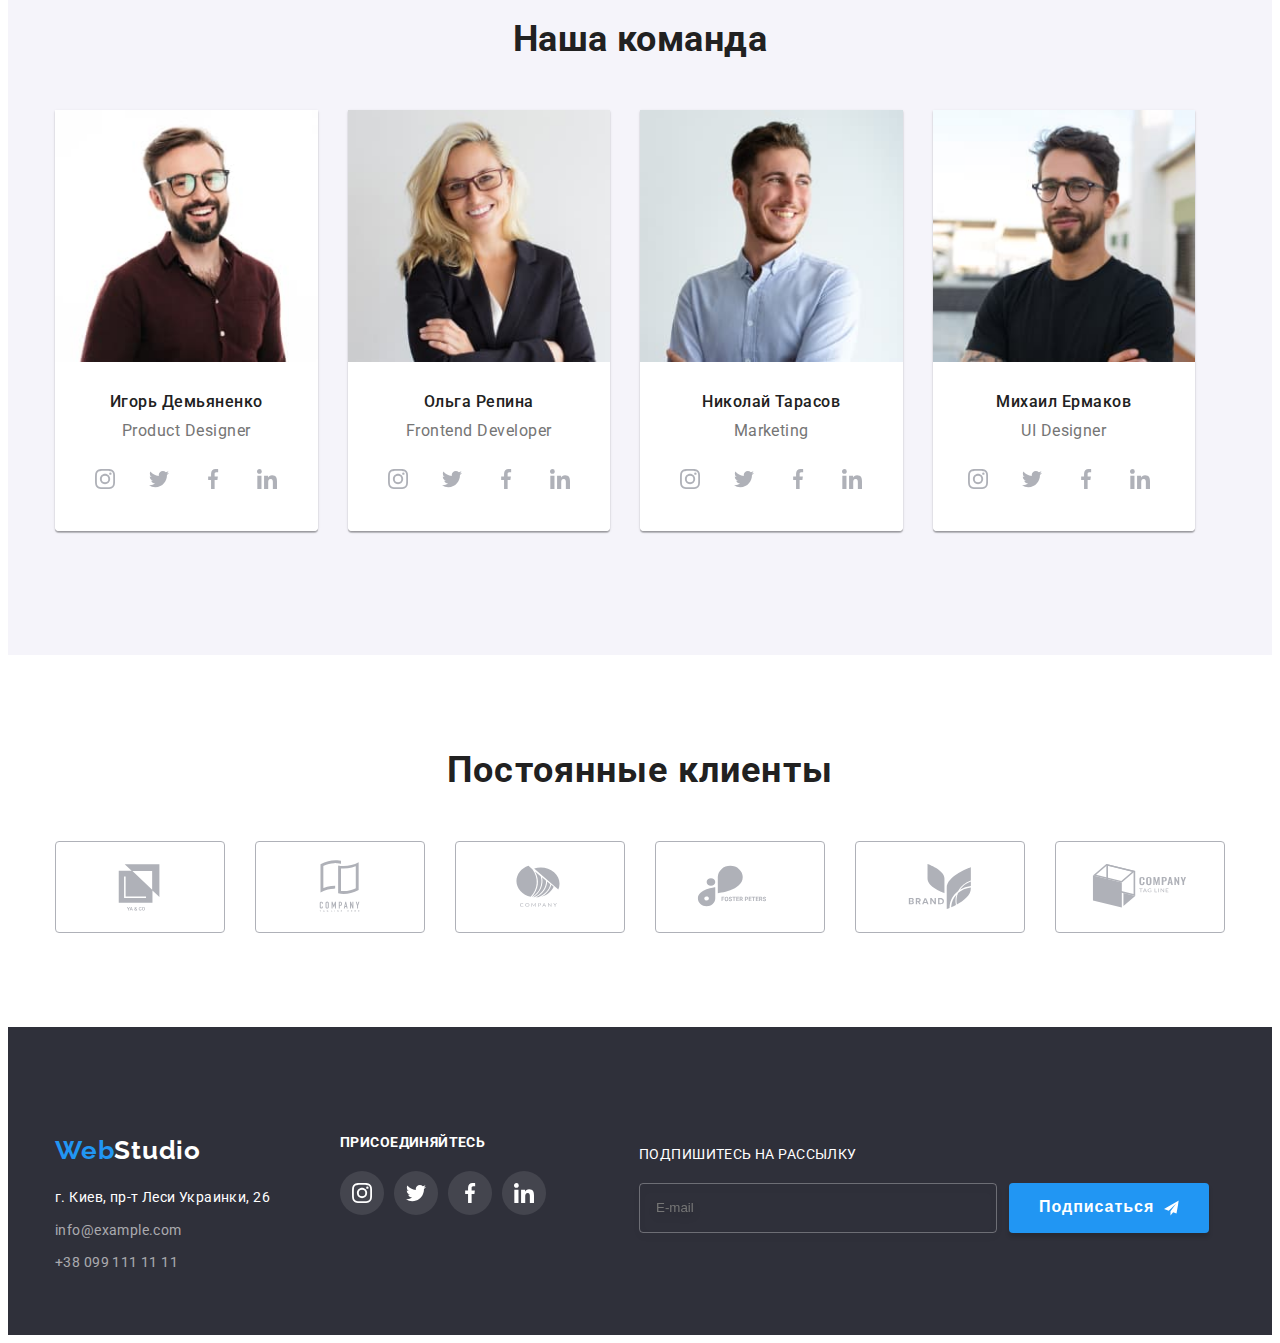
==== commit 9f7e3b0d: "готове без хедера" ====
--- a/index.html
+++ b/index.html
@@ -20,7 +20,7 @@
   </head>
   <body>
     <!--header-->
-    <header>
+    <!-- <header>
       <div class="container header">
         <a href="./index.html" class="logo"
           >Web<span class="logo__accent">Studio</span>
@@ -56,7 +56,7 @@
           </li>
         </ul>
       </div>
-    </header> 
+    </header>  -->
 
     <main>
       <!--hero-->
@@ -134,12 +134,17 @@
           <h2 class="work__title">Чем мы занимаемся</h2>
           <ul class="work__list list">
             <li class="work__item">
-              <img src="./images/hands.jpg" alt="Набор текста" width="370" />
+              <img 
+              srcset="./images/hands.jpg 1x, 
+                      ./images/hands@2x.jpg 2x"
+              src="./images/hands.jpg" alt="Набор текста" width="370" />
               <h3 class="work__description">Десктопные приложения</h3>
             </li>
 
             <li class="work__item">
               <img
+              srcset="./images/phone.jpg 1x, 
+                      ./images/phone@2x.jpg 2x"
                 src="./images/phone.jpg"
                 alt="Оптимизация на телефоне"
                 width="370"
@@ -148,7 +153,10 @@
             </li>
 
             <li class="work__item">
-              <img src="./images/colour.jpg" alt="Цветорая гамма" width="370" />
+              <img 
+              srcset="./images/colour.jpg 1x, 
+                      ./images/colour@2x.jpg 2x"
+              src="./images/colour.jpg" alt="Цветорая гамма" width="370" />
               <h3 class="work__description">Дизайнерские решения</h3>
             </li>
           </ul>
@@ -162,6 +170,8 @@
           <ul class="team-list list">
             <li class="team-item">
               <img
+              srcset="./images/igor.jpg 1x, 
+                      ./images/igor@2x.jpg 2x"
                 src="./images/igor.jpg"
                 alt="Игорь Демьяненко"
                 width="270"
@@ -203,11 +213,12 @@
             </li>
             <li class="team-item">
               <img
+              srcset="./images/olha.jpg 1x, 
+                      ./images/olha@2x.jpg 2x"
                 src="./images/olha.jpg"
                 alt="Ольга Репина"
                 width="270"
                 class="img" />
-             
               <div class="about-team">
                 <h3 class="team-name">Ольга Репина</h3>
                 <p class="team-work">Frontend Developer</p>
@@ -246,6 +257,8 @@
             </li>
             <li class="team-item">
               <img
+              srcset="./images/nikolai.jpg 1x, 
+                      ./images/nikolai@2x.jpg 2x"
                 src="./images/nikolai.jpg"
                 alt="Николай Тарасов"
                 width="270"
@@ -287,7 +300,10 @@
               </div>
             </li>
             <li class="team-item">
-              <img src="./images/mykhailo.jpg" alt="Михаил Ермаков" width="270"
+              <img 
+              srcset="./images/mykhailo.jpg 1x, 
+                      ./images/mykhailo@2x.jpg 2x"
+              src="./images/mykhailo.jpg" alt="Михаил Ермаков" width="270"
                 class="img"/>
               <div class="about-team">
                 <h3 class="team-name">Михаил Ермаков</h3>
--- a/css/main.min.css
+++ b/css/main.min.css
@@ -1 +1 @@
-:root{--color-text-tittle: #212121;--color-text-section: #757575;--color-main-bgd: #2f303a;--accent-color: #2196f3;--base-color: #ffffff;--time: cubic-bezier(0.4, 0, 0.2, 1)}*{box-sizing:border-box}body{font-family:"Roboto","Tahoma",sans-serif;letter-spacing:.03em;background-color:var(--base-color);color:var(--color-text-section)}.container{width:100%;padding-left:15px;padding-right:15px;margin:0 auto}@media screen and (min-width: 480px){.container{max-width:480px}}@media screen and (min-width: 768px){.container{max-width:768px}}@media screen and (min-width: 1200px){.container{max-width:1200px}}h1,h2,h3,h4,h5,h6,p,ul{margin:0}.list{list-style:none;margin:0;padding:0}a{cursor:pointer}img{display:block;max-width:100%;height:auto}.section-tittle{color:var(--color-text-tittle)}.visually-hidden{position:absolute;white-space:nowrap;width:1px;height:1px;overflow:hidden;border:0;padding:0;clip:rect(0 0 0 0);clip-path:inset(50%);margin:-1px}.is-hidden{opacity:0;pointer-events:none;visibility:hidden}.current{position:relative}.current::after{content:"";position:absolute;display:block;background-color:var(--accent-color);width:100%;height:4px;border-radius:2px;bottom:0;left:0}.logo{font-family:"Raleway","Oleo Script",sans-serif;font-weight:700;font-size:26px;line-height:1.19;letter-spacing:.03em;color:var(--accent-color);text-decoration:none}.logo__accent{color:#000}.navigation__icon{margin-right:10px;fill:currentColor}.navigation__link{display:flex;align-items:center;padding-top:32px;padding-bottom:32px;color:var(--color-text-tittle);font-family:"Roboto","Tahoma",sans-serif;font-weight:500;font-size:14px;line-height:1.14;letter-spacing:.02em;text-decoration:none;transition:color 250ms var(--time),fill 250ms var(--time)}.navigation__adress .navigation__link{color:var(--color-text-section)}.navigation__link:hover,.navigation__link:focus{color:var(--accent-color);fill:var(--accent-color)}.navigation .navigation__list{margin-left:93px}.navigation__list .navigation__link.current{color:var(--accent-color)}.navigation__list .navigation__item+.navigation__item{margin-left:50px}.header,.navigation__list{display:flex;align-items:center}.navigation__list.navigation__adress{margin-left:auto}.button{font-family:"Roboto","Tahoma",sans-serif;font-weight:700;font-size:16px;line-height:1.88;width:200px;height:50px;letter-spacing:.06em;color:var(--base-color);background-color:var(--accent-color);cursor:pointer;box-shadow:0px 4px 4px rgba(0,0,0,.15);border-radius:4px;border-color:rgba(0,0,0,0)}.hero{background-color:var(--color-main-bgd);display:flex;text-align:center;padding-top:200px;padding-bottom:200px;background-image:linear-gradient(to right, rgba(47, 48, 58, 0.4), rgba(47, 48, 58, 0.4)),url(../images/hero.jpg);max-width:1600px;margin-left:auto;margin-right:auto}.hero__title{text-transform:uppercase;color:var(--base-color);text-align:center;font-size:26px;line-height:1.62;margin-bottom:30px;font-weight:900;letter-spacing:.06em}@media screen and (min-width: 1200px){.hero__title{font-size:44px;line-height:1.36}}.about{padding-top:60px;padding-bottom:60px}@media screen and (min-width: 1200px){.about{padding-top:94px;padding-bottom:94px}}.about__item{margin-bottom:30px}@media screen and (min-width: 768px){.about__item{width:calc(50% - 30px);margin-left:30px}}@media screen and (min-width: 1200px){.about__item{max-width:270px}}.about__list{margin-bottom:-30px}@media screen and (min-width: 768px){.about__list{display:flex;flex-wrap:wrap;margin-left:-30px}}@media screen and (min-width: 1200px){.about__list .about__item+.about__item{margin-left:30px}}.about__title{font-weight:700;font-size:14px;line-height:16px;text-transform:uppercase;color:var(--color-text-tittle);margin-bottom:10px;text-align:center}.about__description{font-size:14px;line-height:1.71;text-align:center}@media screen and (min-width: 1200px){.about__description{max-width:270px}}.about__logo{display:flex;justify-content:center;align-items:center;background-color:#f5f4fa;border-radius:4px;height:120px;margin-bottom:30px}.about__icons{width:70px;height:70px}.work{padding-bottom:94px}@media screen and (max-width: 1199px){.work{display:none}}.work__title{font-size:36px;line-height:1.17;color:var(--color-text-tittle);text-align:center;margin-bottom:50px}.work__list{display:flex}.work__list .work__item+.work__item{margin-left:30px}.work__item{position:relative}.work__description{position:absolute;width:100%;height:70px;background-color:rgba(47,48,58,.8);bottom:0;left:0;padding-top:27px;padding-bottom:27px;font-size:14px;line-height:1.14;text-align:center;letter-spacing:.03em;text-transform:uppercase;color:#fff}.team{background-color:#f5f4fa;padding-top:60px;padding-bottom:60px}@media screen and (min-width: 1200px){.team{padding-top:94px;padding-bottom:94px}}.team-title{font-size:28px;line-height:1.18;color:var(--color-text-tittle);text-align:center;margin-bottom:30px}@media screen and (min-width: 1200px){.team-title{font-weight:700;font-size:36px;line-height:1.17;margin-bottom:50px}}@media screen and (min-width: 768px){.team-list{display:flex;flex-wrap:wrap}}@media screen and (min-width: 1200px){.team-list .team-item+.team-item{margin-left:30px}}.team-item{max-width:450px;margin-bottom:30px;border-radius:0px 0px 4px 4px;box-shadow:0px 1px 3px rgba(0,0,0,.12),0px 1px 1px rgba(0,0,0,.14),0px 2px 1px rgba(0,0,0,.2)}@media screen and (min-width: 768px){.team-item{width:calc(50% - 30px)}.team-item:nth-child(even){margin-left:30px}}@media screen and (min-width: 1200px){.team-item{width:calc(25% - 30px)}}.team-name{font-weight:500;font-size:16px;line-height:1.19;color:var(--color-text-tittle);text-align:center;margin-bottom:10px}.team-work{font-size:16px;line-height:1.19;text-align:center}.about-team{padding-top:30px;padding-bottom:30px;background-color:#fff;border-radius:0px 0px 4px 4px}.team-soc{display:flex;justify-content:center;margin-top:16px}.team-soc-link{display:flex;justify-content:center;align-items:center;width:44px;height:44px;background-color:#fff;border-radius:50%;color:#afb1b8;transition:background-color 250ms var(--time),color 250ms var(--time)}.team-soc-link:hover,.team-soc-link:focus{background-color:var(--accent-color);color:#fff}.team-svg{fill:currentColor}.team-soc-item+.team-soc-item{margin-left:10px}.clients{padding-top:60px;padding-bottom:60px}@media screen and (min-width: 1200px){.clients{padding-top:94px;padding-bottom:94px}}.clients__title{font-size:28px;line-height:1.18;text-align:center;letter-spacing:.03em;color:var(--color-text-tittle);margin-bottom:30px}@media screen and (min-width: 1200px){.clients__title{font-size:36px;line-height:1.17;margin-bottom:50px}}.clients-logo__list{display:flex;justify-content:center;align-items:center;flex-wrap:wrap;margin-bottom:-30px;margin-left:-30px}.clients-logo__link{display:flex;justify-content:center;align-items:center;width:170px;height:92px;border:1px solid #afb1b8;box-sizing:border-box;border-radius:4px;color:#afb1b8;transition:border 250ms var(--time),color 250ms var(--time)}.clients-logo__link:hover,.clients-logo__link:focus{border:1px solid #2196f3;color:var(--accent-color)}.clients-logo__item{margin-bottom:30px;margin-left:30px}@media screen and (min-width: 1200px){.clients-logo__item+.clients-logo__item{margin-left:30px}}.clients-logo__icon{width:106px;height:60px;fill:currentColor;transition:fill 250ms var(--time)}.clients-logo__icon:hover,.clients-logo__icon:focus{fill:var(--accent-color)}.footer{background-color:#2f303a}.logo-footer{display:block;margin-bottom:20px}.logo-footer__accent{color:var(--base-color)}.footer-main{padding-top:60px;padding-bottom:60px}@media screen and (min-width: 1200px){.footer-main>div{display:flex;align-items:baseline}}.footer-adress{color:var(--base-color);margin-bottom:9px;margin-top:0}.footer-link{color:rgba(255,255,255,.6);transition:color 250ms var(--time)}.footer-link:hover,.footer-link:focus{color:var(--accent-color)}.footer-link,.footer-adress{font-style:normal;text-decoration:none;font-family:"Roboto","Tahoma",sans-serif;font-weight:400;font-size:14px;line-height:1.71;letter-spacing:.03em}.footer-go{font-size:14px;line-height:1.14;letter-spacing:.03em;text-transform:uppercase;color:#fff}@media screen and (max-width: 1199px){.footer-go{text-align:center}}@media screen and (max-width: 1199px){.adress-go{text-align:center}}@media screen and (min-width: 1200px){.adress-go{margin-right:70px}}@media screen and (max-width: 767px){.links-go{margin-top:60px}}.footer-link-soc{display:flex;justify-content:center;align-items:center;border-radius:50%;width:44px;height:44px;background:rgba(255,255,255,.1);color:#fff;transition:background-color 250ms var(--time)}.footer-link-soc:hover,.footer-link-soc:focus{background-color:var(--accent-color)}.footer-link:not(:last-child){margin-bottom:9px;display:block}.footer-svg{fill:currentColor}.footer-item+.footer-item{padding-left:10px}.footer-list{display:flex;margin-top:20px}@media screen and (max-width: 1199px){.footer-list{align-items:center;justify-content:center}}@media screen and (min-width: 768px){.footer-tablet{display:flex}}@media screen and (max-width: 1199px){.footer-tablet{align-items:baseline;justify-content:space-between;padding-left:76px;padding-right:89px}}.footer-subskr{margin-top:60px;text-align:center}@media screen and (min-width: 768px)and (max-width: 1199px){.footer-subskr{padding-left:166px;padding-right:152px}}@media screen and (min-width: 1200px){.footer-subskr{margin-left:93px;text-align:start}}.subskr-tittle{font-size:14px;line-height:1.14;letter-spacing:.03em;text-transform:uppercase;color:#fff;margin-bottom:20px}.subskr-input{width:100%;max-width:358px;height:50px;border:1px solid rgba(255,255,255,.3);filter:drop-shadow(0px 4px 4px rgba(0, 0, 0, 0.15));border-radius:4px;background-color:rgba(0,0,0,0);color:#fff}@media screen and (max-width: 1199px){.subskr-input{margin-bottom:20px}}@media screen and (min-width: 1200px){.subskr-input{margin-right:12px;padding-left:16px;width:358px}}.subskr-button{display:flex;justify-content:center;align-items:center;width:200px;height:50px;font-weight:700;background-color:var(--accent-color);box-shadow:0px 4px 4px rgba(0,0,0,.15);border-radius:4px;font-size:16px;line-height:1.14;letter-spacing:.06em;color:#fff;cursor:pointer;padding:13px 28px;border-color:rgba(0,0,0,0);margin:auto}.svg-send{margin-left:10px}@media screen and (min-width: 1200px){.form-flex{display:flex}}.border{border-bottom:1px solid #ececec}.portfolio{padding-top:94px;padding-bottom:94px}.button-filter{padding:6px 22px;font-family:"Roboto","Tahoma",sans-serif;font-weight:500;font-size:16px;line-height:1.63;letter-spacing:.03em;color:var(--color-text-tittle);background-color:#f5f4fa;cursor:pointer;border-radius:4px;border:1px solid rgba(0,0,0,0);transition:color 250ms var(--time),background-color 250ms var(--time),box-shadow 250ms var(--time)}.button-filter:hover,.button-filter:focus{color:var(--base-color);background-color:var(--accent-color);box-shadow:0px 3px 1px rgba(0,0,0,.1),0px 1px 2px rgba(0,0,0,.08),0px 2px 2px rgba(0,0,0,.12)}.filter{margin-bottom:50px}.filter-list{display:flex;flex-wrap:wrap;margin-bottom:-21px}@media screen and (min-width: 768px){.filter-list{display:flex;flex-wrap:wrap;justify-content:center}}.button-list{margin-bottom:21px}.button-list+.button-list{margin-left:8px}@media screen and (min-width: 768px){.portfolio-list{display:flex;flex-wrap:wrap}}.list-name{padding:20px 24px}.portfolio-title{font-weight:700;font-size:18px;line-height:2;letter-spacing:.06em;color:var(--color-text-tittle)}.portfolio-name{font-size:16px;line-height:1.88}.portfolio-item{width:450px;margin-bottom:30px;border:1px solid #eee;transition:border 250ms var(--time),box-shadow 250ms var(--time)}@media screen and (min-width: 768px)and (max-width: 1199px){.portfolio-item{width:354px}.portfolio-item:nth-child(even){margin-left:30px}}@media screen and (min-width: 1200px){.portfolio-item{width:370px;margin-right:30px;margin-bottom:30px}.portfolio-item:nth-child(3n){margin-right:0}.portfolio-item:nth-last-child(-n+3){margin-bottom:0}}.portfolio-item:hover,.portfolio-item:focus{box-sizing:border-box;box-shadow:0px 1px 1px rgba(0,0,0,.12),0px 4px 4px rgba(0,0,0,.06),1px 4px 6px rgba(0,0,0,.16)}.cards-portfolio{position:relative;overflow:hidden}.descr-overlay{padding:63px 24px;position:absolute;top:0;left:0;width:100%;height:100%;font-size:18px;line-height:1.56;letter-spacing:.03em;color:#fff;background-color:rgba(33,150,243,.9);transition:transform 250ms var(--time);transform:translateY(100%)}.portfolio-item:hover .descr-overlay{transform:translateY(0)}.backdrop{position:fixed;top:0;width:100%;height:100%;background-color:rgba(0,0,0,.2);transition:opacity 250ms var(--time),visibility 250ms var(--time)}.modal{position:absolute;top:50%;left:50%;transform:translate(-50%, -50%) scale(1);width:528px;min-height:581px;background-color:#fff;box-shadow:0px 1px 3px rgba(0,0,0,.12),0px 1px 1px rgba(0,0,0,.14),0px 2px 1px rgba(0,0,0,.2);border-radius:4px;padding:40px;transition:transform 250ms var(--time)}.backdrop.is-hidden .modal{transform:translate(-50%, -50%) scale(0.5)}.close-btn{position:absolute;top:8px;right:8px;width:30px;height:30px;border-radius:50%;background-color:rgba(0,0,0,0);border:1px solid rgba(0,0,0,.1);padding:0;cursor:pointer;display:flex;align-items:center;justify-content:center;transition:fill 250ms var(--time)}.close-btn:hover,.close-btn:focus{fill:var(--accent-color)}.modal-tittle{font-weight:700;font-size:20px;line-height:1.15;text-align:center;letter-spacing:.03em;color:var(--color-text-tittle);margin-bottom:12px}.modal-label{font-weight:400;font-size:12px;line-height:1.17;letter-spacing:.01em;color:#757575}.modal-input{width:100%;height:40px;border:1px solid rgba(33,33,33,.2);border-radius:4px;padding-left:42px;outline:none;transition:border-color 250ms var(--time)}.modal-input:focus{border-color:var(--accent-color)}textarea{resize:none}.textarea-modal{height:120px;padding-left:16px;padding-top:10px;margin-top:4px;margin-bottom:10px}.modal-svg{position:relative;margin-top:4px;margin-bottom:10px}.modal-icon{position:absolute;left:12px;top:50%;transform:translateY(-50%);transition:fill 250ms var(--time)}.modal-input:focus+.modal-icon{fill:var(--accent-color)}.text-check{display:flex;align-items:center;justify-content:center;font-weight:400;font-size:14px;line-height:1.71;letter-spacing:.03em;color:#757575}.checkbox{margin-bottom:30px;margin-top:10px}.checkbox-input:checked+.text-check span{background-color:var(--accent-color);border-color:rgba(0,0,0,0)}.checkbox-input:checked+.text-check .check-icon{fill:#fff}.text-check span{display:flex;align-items:center;justify-content:center;margin-right:10px;width:16px;height:15px;border:2px solid #212121;border-radius:3px;transition:background-color 250ms var(--time),border-color 250ms var(--time),fill 250ms var(--time)}.check-icon{fill:rgba(0,0,0,0)}.policy-link{color:var(--accent-color)}/*# sourceMappingURL=main.min.css.map */+:root{--color-text-tittle: #212121;--color-text-section: #757575;--color-main-bgd: #2f303a;--accent-color: #2196f3;--base-color: #ffffff;--time: cubic-bezier(0.4, 0, 0.2, 1)}*{box-sizing:border-box}body{font-family:"Roboto","Tahoma",sans-serif;letter-spacing:.03em;background-color:var(--base-color);color:var(--color-text-section)}.container{width:100%;padding-left:15px;padding-right:15px;margin:0 auto}@media screen and (min-width: 480px){.container{max-width:480px}}@media screen and (min-width: 768px){.container{max-width:768px}}@media screen and (min-width: 1200px){.container{max-width:1200px}}h1,h2,h3,h4,h5,h6,p,ul{margin:0}.list{list-style:none;margin:0;padding:0}a{cursor:pointer}img{display:block;width:100%;height:auto}.section-tittle{color:var(--color-text-tittle)}.visually-hidden{position:absolute;white-space:nowrap;width:1px;height:1px;overflow:hidden;border:0;padding:0;clip:rect(0 0 0 0);clip-path:inset(50%);margin:-1px}.is-hidden{opacity:0;pointer-events:none;visibility:hidden}.current{position:relative}.current::after{content:"";position:absolute;display:block;background-color:var(--accent-color);width:100%;height:4px;border-radius:2px;bottom:0;left:0}.logo{font-family:"Raleway","Oleo Script",sans-serif;font-weight:700;font-size:26px;line-height:1.19;letter-spacing:.03em;color:var(--accent-color);text-decoration:none}.logo__accent{color:#000}.navigation__icon{margin-right:10px;fill:currentColor}.navigation__link{display:flex;align-items:center;padding-top:32px;padding-bottom:32px;color:var(--color-text-tittle);font-family:"Roboto","Tahoma",sans-serif;font-weight:500;font-size:14px;line-height:1.14;letter-spacing:.02em;text-decoration:none;transition:color 250ms var(--time),fill 250ms var(--time)}.navigation__adress .navigation__link{color:var(--color-text-section)}.navigation__link:hover,.navigation__link:focus{color:var(--accent-color);fill:var(--accent-color)}.navigation .navigation__list{margin-left:93px}.navigation__list .navigation__link.current{color:var(--accent-color)}.navigation__list .navigation__item+.navigation__item{margin-left:50px}.header,.navigation__list{display:flex;align-items:center}.navigation__list.navigation__adress{margin-left:auto}.button{font-family:"Roboto","Tahoma",sans-serif;font-weight:700;font-size:16px;line-height:1.88;width:200px;height:50px;letter-spacing:.06em;color:var(--base-color);background-color:var(--accent-color);cursor:pointer;box-shadow:0px 4px 4px rgba(0,0,0,.15);border-radius:4px;border-color:rgba(0,0,0,0)}.hero{max-width:1600px;background-color:var(--color-main-bgd);display:flex;text-align:center;padding-top:200px;padding-bottom:200px;margin-left:auto;margin-right:auto;background-repeat:no-repeat;background-size:cover;background-position:center;background-image:linear-gradient(to right, rgba(47, 48, 58, 0.4), rgba(47, 48, 58, 0.4)),url(../images/hero-mob.jpg)}@media(min-device-pixel-ratio: 2),(min-resolution: 192dpi),(min-resolution: 2dppx){.hero{background-image:linear-gradient(to right, rgba(47, 48, 58, 0.4), rgba(47, 48, 58, 0.4)),url(../images/hero-mob-@2x.jpg)}}@media screen and (min-width: 768px){.hero{background-image:linear-gradient(to right, rgba(47, 48, 58, 0.4), rgba(47, 48, 58, 0.4)),url(../images/hero-tab.jpg)}}@media screen and (min-width: 768px)and (min-device-pixel-ratio: 2),screen and (min-width: 768px)and (min-resolution: 192dpi),screen and (min-width: 768px)and (min-resolution: 2dppx){.hero{background-image:linear-gradient(to right, rgba(47, 48, 58, 0.4), rgba(47, 48, 58, 0.4)),url(../images/hero-tab-@2x.jpg)}}@media screen and (min-width: 1200px){.hero{background-image:linear-gradient(to right, rgba(47, 48, 58, 0.4), rgba(47, 48, 58, 0.4)),url(../images/hero.jpg)}}@media screen and (min-width: 1200px)and (min-device-pixel-ratio: 2),screen and (min-width: 1200px)and (min-resolution: 192dpi),screen and (min-width: 1200px)and (min-resolution: 2dppx){.hero{background-image:linear-gradient(to right, rgba(47, 48, 58, 0.4), rgba(47, 48, 58, 0.4)),url(../images/hero@2x.jpg)}}.hero__title{text-transform:uppercase;color:var(--base-color);text-align:center;font-size:26px;line-height:1.62;margin-bottom:30px;font-weight:900;letter-spacing:.06em}@media screen and (min-width: 1200px){.hero__title{font-size:44px;line-height:1.36}}.about{padding-top:60px;padding-bottom:60px}@media screen and (min-width: 1200px){.about{padding-top:94px;padding-bottom:94px}}.about__item{margin-bottom:30px}@media screen and (min-width: 768px){.about__item{width:calc(50% - 30px);margin-left:30px}}@media screen and (min-width: 1200px){.about__item{max-width:270px}}.about__list{margin-bottom:-30px}@media screen and (min-width: 768px){.about__list{display:flex;flex-wrap:wrap;margin-left:-30px}}@media screen and (min-width: 1200px){.about__list .about__item+.about__item{margin-left:30px}}.about__title{font-weight:700;font-size:14px;line-height:16px;text-transform:uppercase;color:var(--color-text-tittle);margin-bottom:10px;text-align:center}.about__description{font-size:14px;line-height:1.71;text-align:center}@media screen and (min-width: 1200px){.about__description{max-width:270px}}.about__logo{display:flex;justify-content:center;align-items:center;background-color:#f5f4fa;border-radius:4px;height:120px;margin-bottom:30px}.about__icons{width:70px;height:70px}.work{padding-bottom:94px}@media screen and (max-width: 1199px){.work{display:none}}.work__title{font-size:36px;line-height:1.17;color:var(--color-text-tittle);text-align:center;margin-bottom:50px}.work__list{display:flex}.work__list .work__item+.work__item{margin-left:30px}.work__item{position:relative}.work__description{position:absolute;width:100%;height:70px;background-color:rgba(47,48,58,.8);bottom:0;left:0;padding-top:27px;padding-bottom:27px;font-size:14px;line-height:1.14;text-align:center;letter-spacing:.03em;text-transform:uppercase;color:#fff}.team{background-color:#f5f4fa;padding-top:60px;padding-bottom:60px}@media screen and (min-width: 1200px){.team{padding-top:94px;padding-bottom:94px}}.team-title{font-size:28px;line-height:1.18;color:var(--color-text-tittle);text-align:center;margin-bottom:30px}@media screen and (min-width: 1200px){.team-title{font-weight:700;font-size:36px;line-height:1.17;margin-bottom:50px}}@media screen and (min-width: 768px){.team-list{display:flex;flex-wrap:wrap}}@media screen and (min-width: 1200px){.team-list .team-item+.team-item{margin-left:30px}}.team-item{max-width:450px;margin-bottom:30px;border-radius:0px 0px 4px 4px;box-shadow:0px 1px 3px rgba(0,0,0,.12),0px 1px 1px rgba(0,0,0,.14),0px 2px 1px rgba(0,0,0,.2)}@media screen and (min-width: 768px){.team-item{width:calc(50% - 30px)}.team-item:nth-child(even){margin-left:30px}}@media screen and (min-width: 1200px){.team-item{width:calc(25% - 30px)}}.team-name{font-weight:500;font-size:16px;line-height:1.19;color:var(--color-text-tittle);text-align:center;margin-bottom:10px}.team-work{font-size:16px;line-height:1.19;text-align:center}.about-team{padding-top:30px;padding-bottom:30px;background-color:#fff;border-radius:0px 0px 4px 4px}.team-soc{display:flex;justify-content:center;margin-top:16px}.team-soc-link{display:flex;justify-content:center;align-items:center;width:44px;height:44px;background-color:#fff;border-radius:50%;color:#afb1b8;transition:background-color 250ms var(--time),color 250ms var(--time)}.team-soc-link:hover,.team-soc-link:focus{background-color:var(--accent-color);color:#fff}.team-svg{fill:currentColor}.team-soc-item+.team-soc-item{margin-left:10px}.clients{padding-top:60px;padding-bottom:60px}@media screen and (min-width: 1200px){.clients{padding-top:94px;padding-bottom:94px}}.clients__title{font-size:28px;line-height:1.18;text-align:center;letter-spacing:.03em;color:var(--color-text-tittle);margin-bottom:30px}@media screen and (min-width: 1200px){.clients__title{font-size:36px;line-height:1.17;margin-bottom:50px}}.clients-logo__list{display:flex;justify-content:center;align-items:center;flex-wrap:wrap;margin-bottom:-30px;margin-left:-30px}.clients-logo__link{display:flex;justify-content:center;align-items:center;width:170px;height:92px;border:1px solid #afb1b8;box-sizing:border-box;border-radius:4px;color:#afb1b8;transition:border 250ms var(--time),color 250ms var(--time)}.clients-logo__link:hover,.clients-logo__link:focus{border:1px solid #2196f3;color:var(--accent-color)}.clients-logo__item{margin-bottom:30px;margin-left:30px}@media screen and (min-width: 1200px){.clients-logo__item+.clients-logo__item{margin-left:30px}}.clients-logo__icon{width:106px;height:60px;fill:currentColor;transition:fill 250ms var(--time)}.clients-logo__icon:hover,.clients-logo__icon:focus{fill:var(--accent-color)}.footer{background-color:#2f303a}.logo-footer{display:block;margin-bottom:20px}.logo-footer__accent{color:var(--base-color)}.footer-main{padding-top:60px;padding-bottom:60px}@media screen and (min-width: 1200px){.footer-main>div{display:flex;align-items:baseline}}.footer-adress{color:var(--base-color);margin-bottom:9px;margin-top:0}.footer-link{color:rgba(255,255,255,.6);transition:color 250ms var(--time)}.footer-link:hover,.footer-link:focus{color:var(--accent-color)}.footer-link,.footer-adress{font-style:normal;text-decoration:none;font-family:"Roboto","Tahoma",sans-serif;font-weight:400;font-size:14px;line-height:1.71;letter-spacing:.03em}.footer-go{font-size:14px;line-height:1.14;letter-spacing:.03em;text-transform:uppercase;color:#fff}@media screen and (max-width: 1199px){.footer-go{text-align:center}}@media screen and (max-width: 1199px){.adress-go{text-align:center}}@media screen and (min-width: 1200px){.adress-go{margin-right:70px}}@media screen and (max-width: 767px){.links-go{margin-top:60px}}.footer-link-soc{display:flex;justify-content:center;align-items:center;border-radius:50%;width:44px;height:44px;background:rgba(255,255,255,.1);color:#fff;transition:background-color 250ms var(--time)}.footer-link-soc:hover,.footer-link-soc:focus{background-color:var(--accent-color)}.footer-link:not(:last-child){margin-bottom:9px;display:block}.footer-svg{fill:currentColor}.footer-item+.footer-item{padding-left:10px}.footer-list{display:flex;margin-top:20px}@media screen and (max-width: 1199px){.footer-list{align-items:center;justify-content:center}}@media screen and (min-width: 768px){.footer-tablet{display:flex}}@media screen and (max-width: 1199px){.footer-tablet{align-items:baseline;justify-content:space-between;padding-left:76px;padding-right:89px}}.footer-subskr{margin-top:60px;text-align:center}@media screen and (min-width: 768px)and (max-width: 1199px){.footer-subskr{padding-left:166px;padding-right:152px}}@media screen and (min-width: 1200px){.footer-subskr{margin-left:93px;text-align:start}}.subskr-tittle{font-size:14px;line-height:1.14;letter-spacing:.03em;text-transform:uppercase;color:#fff;margin-bottom:20px}.subskr-input{width:100%;max-width:358px;height:50px;border:1px solid rgba(255,255,255,.3);filter:drop-shadow(0px 4px 4px rgba(0, 0, 0, 0.15));border-radius:4px;background-color:rgba(0,0,0,0);color:#fff}@media screen and (max-width: 1199px){.subskr-input{margin-bottom:20px}}@media screen and (min-width: 1200px){.subskr-input{margin-right:12px;padding-left:16px;width:358px}}.subskr-button{display:flex;justify-content:center;align-items:center;width:200px;height:50px;font-weight:700;background-color:var(--accent-color);box-shadow:0px 4px 4px rgba(0,0,0,.15);border-radius:4px;font-size:16px;line-height:1.14;letter-spacing:.06em;color:#fff;cursor:pointer;padding:13px 28px;border-color:rgba(0,0,0,0);margin:auto}.svg-send{margin-left:10px}@media screen and (min-width: 1200px){.form-flex{display:flex}}.border{border-bottom:1px solid #ececec}.portfolio{padding-top:94px;padding-bottom:94px}.button-filter{padding:6px 22px;font-family:"Roboto","Tahoma",sans-serif;font-weight:500;font-size:16px;line-height:1.63;letter-spacing:.03em;color:var(--color-text-tittle);background-color:#f5f4fa;cursor:pointer;border-radius:4px;border:1px solid rgba(0,0,0,0);transition:color 250ms var(--time),background-color 250ms var(--time),box-shadow 250ms var(--time)}.button-filter:hover,.button-filter:focus{color:var(--base-color);background-color:var(--accent-color);box-shadow:0px 3px 1px rgba(0,0,0,.1),0px 1px 2px rgba(0,0,0,.08),0px 2px 2px rgba(0,0,0,.12)}.filter{margin-bottom:50px}.filter-list{display:flex;flex-wrap:wrap;margin-bottom:-21px}@media screen and (min-width: 768px){.filter-list{display:flex;flex-wrap:wrap;justify-content:center}}.button-list{margin-bottom:21px}.button-list+.button-list{margin-left:8px}.portfolio-list{margin-bottom:-30px}@media screen and (min-width: 768px){.portfolio-list{display:flex;flex-wrap:wrap;margin-right:-30px}}.list-name{padding:20px 24px}.portfolio-title{font-weight:700;font-size:18px;line-height:2;letter-spacing:.06em;color:var(--color-text-tittle)}.portfolio-name{font-size:16px;line-height:1.88}.portfolio-item{width:100%;max-width:450px;margin-bottom:30px;border:1px solid #eee;transition:border 250ms var(--time),box-shadow 250ms var(--time)}@media screen and (min-width: 768px){.portfolio-item{width:calc(50% - 30px);margin-right:30px}}@media screen and (min-width: 1200px){.portfolio-item{width:370px;margin-right:30px;margin-bottom:30px}.portfolio-item:nth-child(3n){margin-right:0}.portfolio-item:nth-last-child(-n+3){margin-bottom:0}}.portfolio-item:hover,.portfolio-item:focus{box-sizing:border-box;box-shadow:0px 1px 1px rgba(0,0,0,.12),0px 4px 4px rgba(0,0,0,.06),1px 4px 6px rgba(0,0,0,.16)}.cards-portfolio{position:relative;overflow:hidden}.descr-overlay{padding:63px 24px;position:absolute;top:0;left:0;width:100%;height:100%;font-size:18px;line-height:1.56;letter-spacing:.03em;color:#fff;background-color:rgba(33,150,243,.9);transition:transform 250ms var(--time);transform:translateY(100%)}.portfolio-item:hover .descr-overlay{transform:translateY(0)}.backdrop{position:fixed;top:0;width:100%;height:100%;background-color:rgba(0,0,0,.2);transition:opacity 250ms var(--time),visibility 250ms var(--time)}.modal{position:absolute;top:50%;left:50%;transform:translate(-50%, -50%) scale(1);min-height:581px;background-color:#fff;box-shadow:0px 1px 3px rgba(0,0,0,.12),0px 1px 1px rgba(0,0,0,.14),0px 2px 1px rgba(0,0,0,.2);border-radius:4px;padding:40px;transition:transform 250ms var(--time)}.backdrop.is-hidden .modal{transform:translate(-50%, -50%) scale(0.5)}.close-btn{position:absolute;top:8px;right:8px;width:30px;height:30px;border-radius:50%;background-color:rgba(0,0,0,0);border:1px solid rgba(0,0,0,.1);padding:0;cursor:pointer;display:flex;align-items:center;justify-content:center;transition:fill 250ms var(--time)}.close-btn:hover,.close-btn:focus{fill:var(--accent-color)}.modal-tittle{font-weight:700;font-size:20px;line-height:1.15;text-align:center;letter-spacing:.03em;color:var(--color-text-tittle);margin-bottom:12px}.modal-label{font-weight:400;font-size:12px;line-height:1.17;letter-spacing:.01em;color:#757575}.modal-input{width:100%;height:40px;border:1px solid rgba(33,33,33,.2);border-radius:4px;padding-left:42px;outline:none;transition:border-color 250ms var(--time)}.modal-input:focus{border-color:var(--accent-color)}textarea{resize:none}.textarea-modal{height:120px;padding-left:16px;padding-top:10px;margin-top:4px;margin-bottom:10px}.modal-svg{position:relative;margin-top:4px;margin-bottom:10px}.modal-icon{position:absolute;left:12px;top:50%;transform:translateY(-50%);transition:fill 250ms var(--time)}.modal-input:focus+.modal-icon{fill:var(--accent-color)}.text-check{display:flex;align-items:center;justify-content:center;font-weight:400;font-size:14px;line-height:1.71;letter-spacing:.03em;color:#757575}.checkbox{margin-bottom:30px;margin-top:10px}.checkbox-input:checked+.text-check span{background-color:var(--accent-color);border-color:rgba(0,0,0,0)}.checkbox-input:checked+.text-check .check-icon{fill:#fff}.text-check span{display:flex;align-items:center;justify-content:center;margin-right:10px;width:16px;height:15px;border:2px solid #212121;border-radius:3px;transition:background-color 250ms var(--time),border-color 250ms var(--time),fill 250ms var(--time)}.check-icon{fill:rgba(0,0,0,0)}.policy-link{color:var(--accent-color)}/*# sourceMappingURL=main.min.css.map */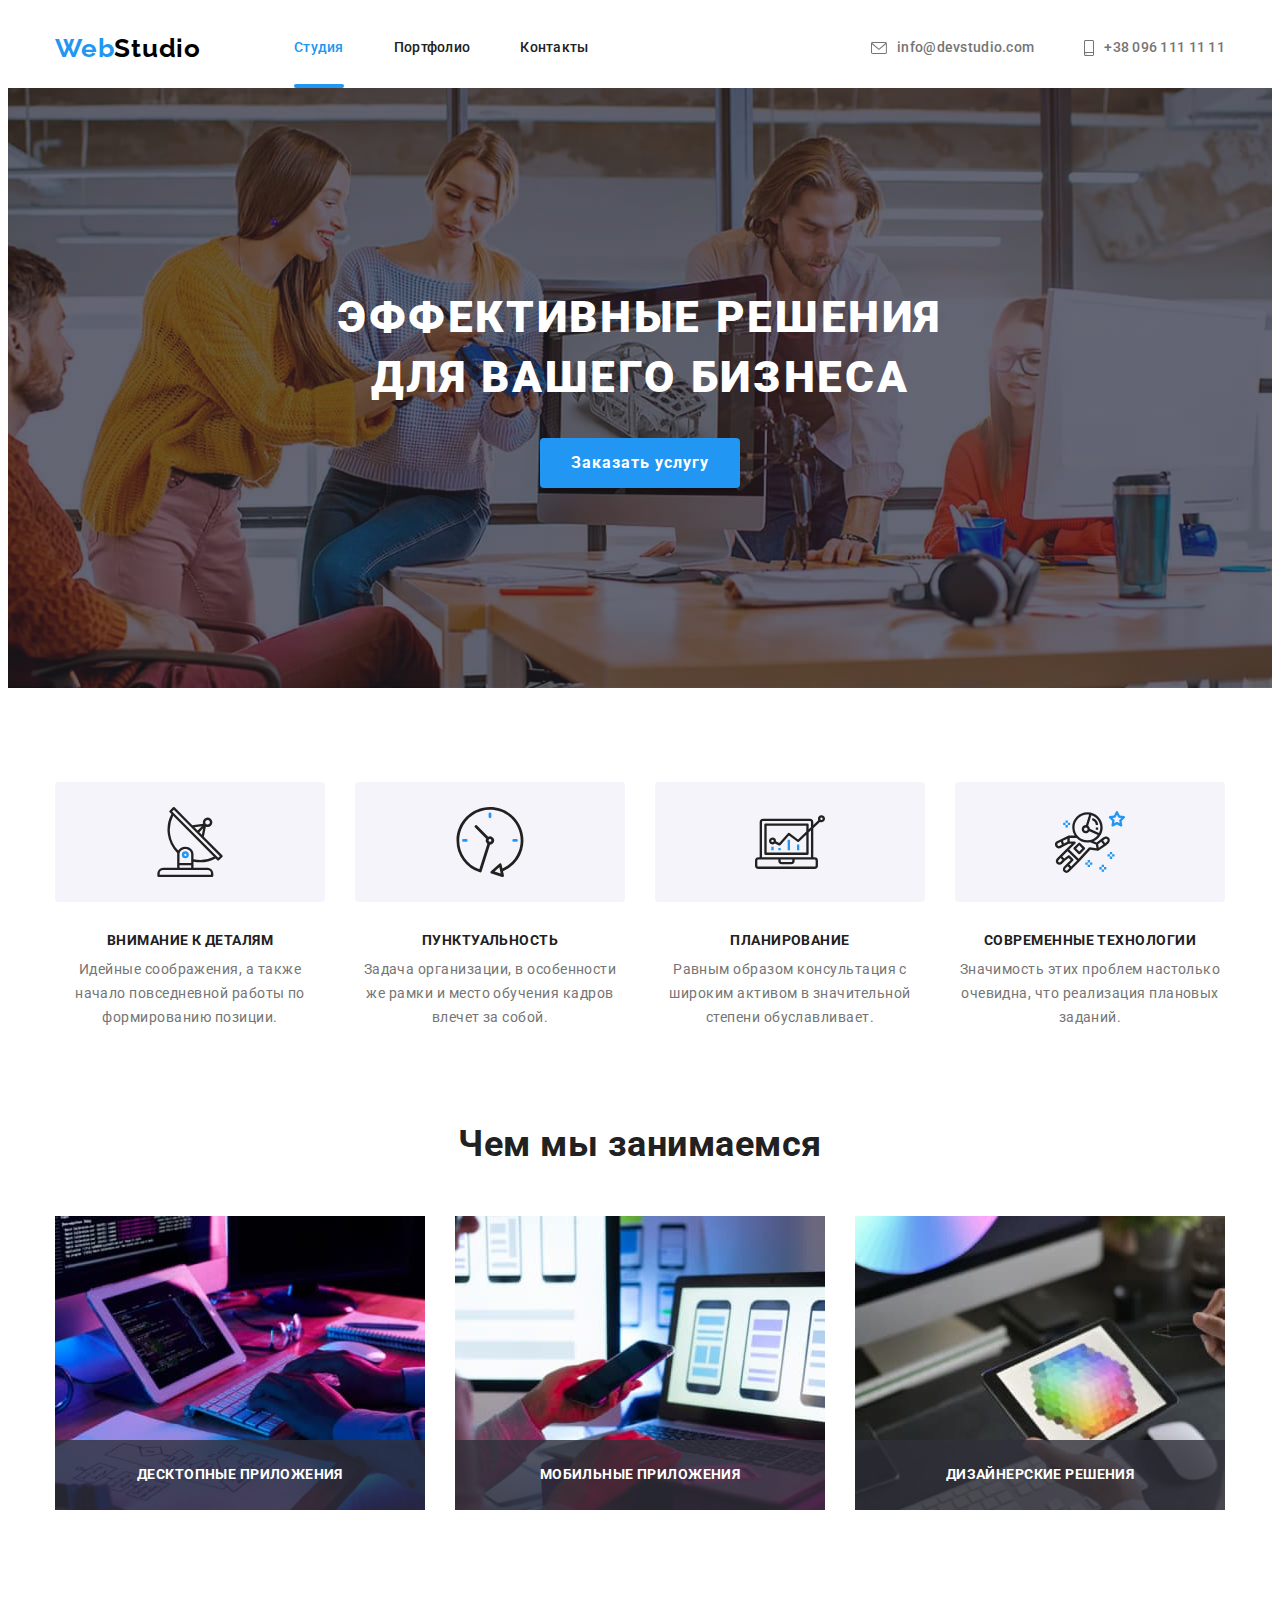
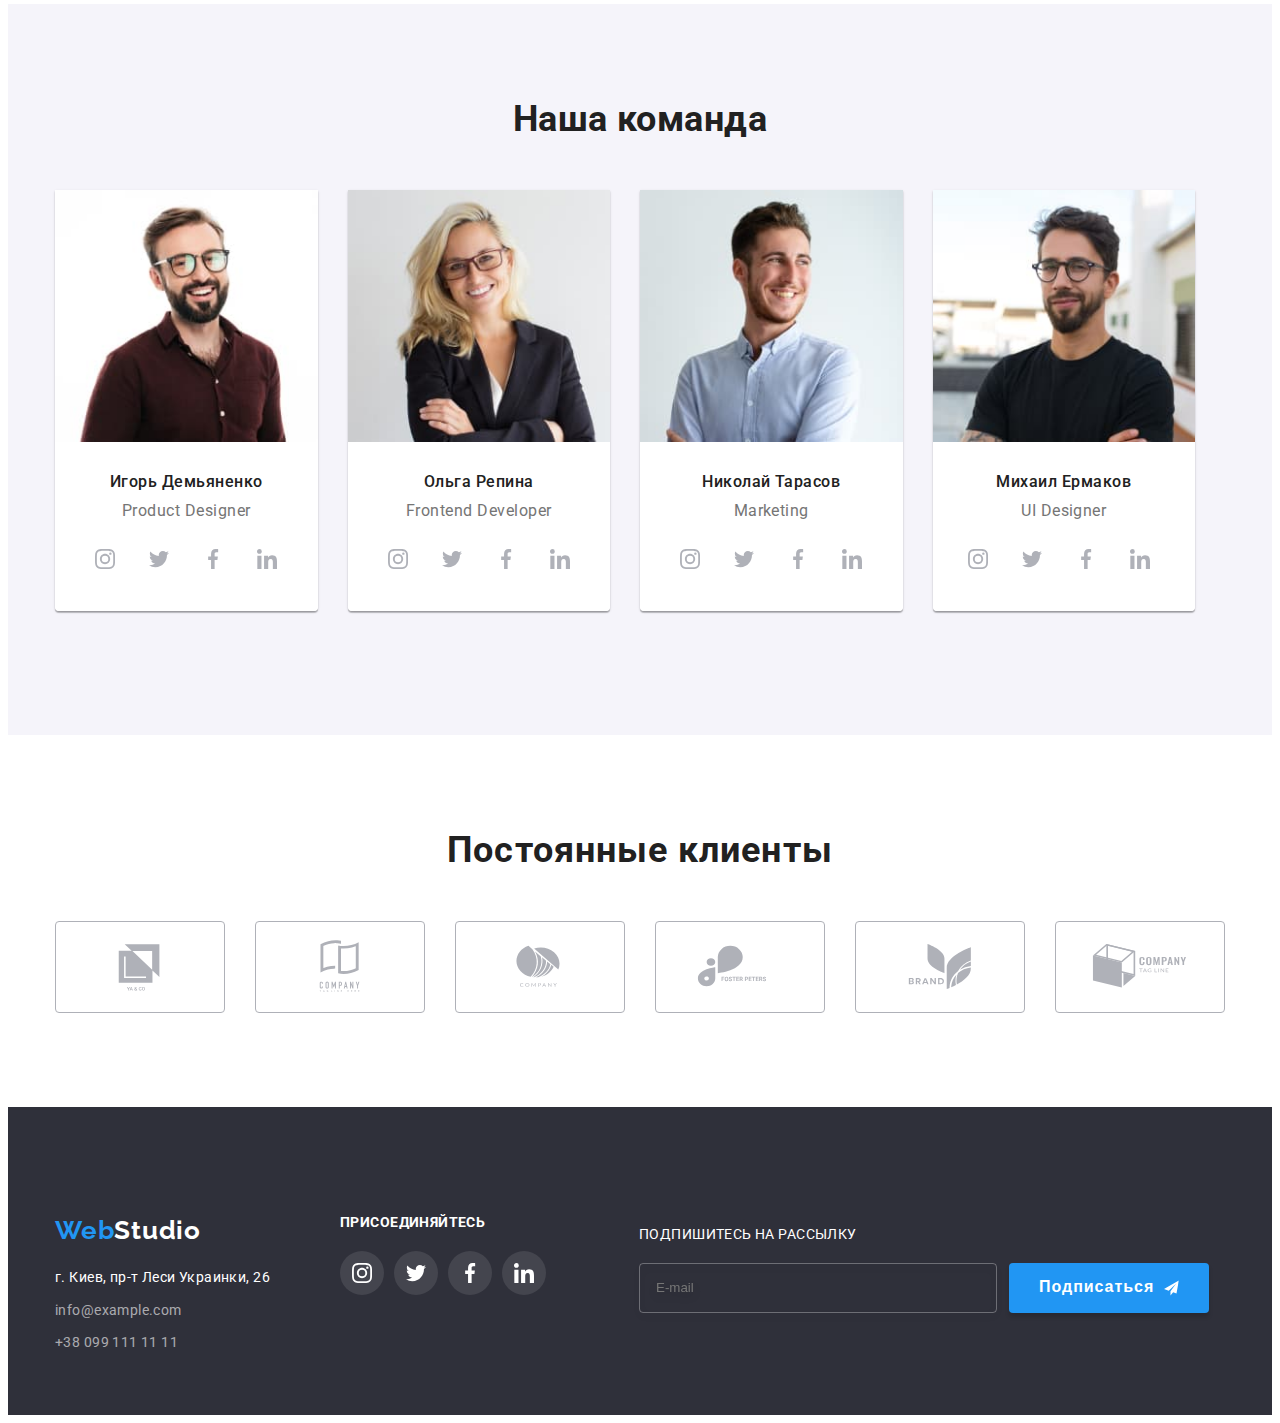
==== commit 48cc0c7a: "залишився таблет" ====
--- a/index.html
+++ b/index.html
@@ -20,11 +20,25 @@
   </head>
   <body>
     <!--header-->
-    <!-- <header>
+    <header>
       <div class="container header">
-        <a href="./index.html" class="logo"
-          >Web<span class="logo__accent">Studio</span>
-        </a>
+        <div class="mobile-menu">
+          <a href="./index.html" class="logo">Web<span class="logo__accent">Studio</span>
+          </a>
+          <button type="button mob-button" 
+          class="menu-mobile menu-open-btn " >
+            <svg class="menu-mobile-svg" 
+            width="40" 
+            height="40"
+            aria-label="Переключатель меню">
+              <use class="icon-open" href="./images/symbol-defs2.svg#icon-menu"></use>
+              </svg>
+          </button>
+        </div>
+        <span class="logo-tab-desk">
+          <a href="./index.html" class="logo">Web<span class="logo__accent">Studio</span>
+          </a>
+        </span>
         <nav class="navigation">
           <ul class="navigation__list list">
             <li class="navigation__item">
@@ -41,7 +55,7 @@
 
         <ul class="navigation__list list navigation__adress">
           <li class="navigation__item">
-            <a href="mailto:info@devstudio.com" class="navigation__link">
+            <a href="mailto:info@devstudio.com" class="navigation__link ">
               <svg class="navigation__icon" width="16" height="12">
                 <use href="./images/symbol-defs.svg#icon-envelope"></use>
               </svg>
@@ -56,7 +70,58 @@
           </li>
         </ul>
       </div>
-    </header>  -->
+
+    <!-- Mobile-menu -->
+
+      <div class="mobile-menu-header is-hidden">
+        <div class="mobile-menu">
+          <a href="./index.html" class="logo">Web<span class="logo__accent">Studio</span>
+          </a>
+          <button type="button mob-button" class="menu-mobile menu-open-btn ">
+            <svg class="menu-mobile-svg" width="40" height="40" aria-label="Переключатель меню">
+              <use class="icon-open" href="./images/symbol-defs2.svg#icon-menu"></use>
+            </svg>
+          </button>
+        </div>
+       <div class="container ">
+          <button type="button" class="menu-mobile menu-close-btn is-open">
+            <svg class="menu-mobile-svg" width="40" height="40" aria-label="Переключатель меню">
+              <use class="icon-close" href="./images/symbol-defs2.svg#icon-close-menu"></use>
+            </svg>
+          </button>
+          <nav class="mob-navigation">
+            <ul class="mob-navigation__list list">
+              <li class="mob-navigation__item">
+                <a href="./index.html" class="mob-navigation__link mob-current">Студия</a>
+              </li>
+              <li class="mob-navigation__item">
+                <a href="./portfolio.html" class="mob-navigation__link">Портфолио</a>
+              </li>
+              <li class="mob-navigation__item">
+                <a href="/" class="mob-navigation__link">Контакты</a>
+              </li>
+            </ul>
+          </nav>
+          
+          <ul class="mob-navigation__list list mob-navigation__adress">
+            <li class="mob-navigation__item">
+              <a href="tel:+380961111111" class="mob-navigation__phone">
+               +38 096 111 11 11</a>
+            </li> 
+            <li class="mob-navigation__item">
+              <a href="mailto:info@devstudio.com" class="mob-navigation__mail">
+                info@devstudio.com</a>
+            </li>
+          </ul>
+          <ul class="mob-soc-list list">
+            <li class="mob-soc-list__item"><a class="mob-soc-list__link" href="">Instagram</a></li>
+            <li class="mob-soc-list__item"><a class="mob-soc-list__link" href="">Twitter</a></li>
+            <li class="mob-soc-list__item"><a class="mob-soc-list__link" href="">Facebook</a></li>
+            <li class="mob-soc-list__item"><a class="mob-soc-list__link" href="">LinkedIn</a></li>
+          </ul>
+       </div>
+      </div>
+    </header> 
 
     <main>
       <!--hero-->
@@ -515,8 +580,8 @@
                   <use href="./images/symbol-defs2.svg#icon-policy"> </use>
                 </svg>
               </span>
-             Соглашаюсь с рассылкой и принимаю &nbsp;<a class="policy-link" href=""> Условия договора</a>
-          </label>
+             <div class="text-checkbox">Соглашаюсь с рассылкой и принимаю &nbsp;<a class="policy-link" href=""> Условия договора</a></div>
+           </label>
          </div>
           <button class="subskr-button" type="submit">Отправить</button>
         </form>
@@ -524,6 +589,7 @@
     </div> 
       
     <script src="./js/modal.js"></script>
+    <script src="./js/mobile-menu.js"></script>
   </body>
 </html>
   --- a/css/main.min.css
+++ b/css/main.min.css
@@ -1 +1 @@
-:root{--color-text-tittle: #212121;--color-text-section: #757575;--color-main-bgd: #2f303a;--accent-color: #2196f3;--base-color: #ffffff;--time: cubic-bezier(0.4, 0, 0.2, 1)}*{box-sizing:border-box}body{font-family:"Roboto","Tahoma",sans-serif;letter-spacing:.03em;background-color:var(--base-color);color:var(--color-text-section)}.container{width:100%;padding-left:15px;padding-right:15px;margin:0 auto}@media screen and (min-width: 480px){.container{max-width:480px}}@media screen and (min-width: 768px){.container{max-width:768px}}@media screen and (min-width: 1200px){.container{max-width:1200px}}h1,h2,h3,h4,h5,h6,p,ul{margin:0}.list{list-style:none;margin:0;padding:0}a{cursor:pointer}img{display:block;width:100%;height:auto}.section-tittle{color:var(--color-text-tittle)}.visually-hidden{position:absolute;white-space:nowrap;width:1px;height:1px;overflow:hidden;border:0;padding:0;clip:rect(0 0 0 0);clip-path:inset(50%);margin:-1px}.is-hidden{opacity:0;pointer-events:none;visibility:hidden}.current{position:relative}.current::after{content:"";position:absolute;display:block;background-color:var(--accent-color);width:100%;height:4px;border-radius:2px;bottom:0;left:0}.logo{font-family:"Raleway","Oleo Script",sans-serif;font-weight:700;font-size:26px;line-height:1.19;letter-spacing:.03em;color:var(--accent-color);text-decoration:none}.logo__accent{color:#000}.navigation__icon{margin-right:10px;fill:currentColor}.navigation__link{display:flex;align-items:center;padding-top:32px;padding-bottom:32px;color:var(--color-text-tittle);font-family:"Roboto","Tahoma",sans-serif;font-weight:500;font-size:14px;line-height:1.14;letter-spacing:.02em;text-decoration:none;transition:color 250ms var(--time),fill 250ms var(--time)}.navigation__adress .navigation__link{color:var(--color-text-section)}.navigation__link:hover,.navigation__link:focus{color:var(--accent-color);fill:var(--accent-color)}.navigation .navigation__list{margin-left:93px}.navigation__list .navigation__link.current{color:var(--accent-color)}.navigation__list .navigation__item+.navigation__item{margin-left:50px}.header,.navigation__list{display:flex;align-items:center}.navigation__list.navigation__adress{margin-left:auto}.button{font-family:"Roboto","Tahoma",sans-serif;font-weight:700;font-size:16px;line-height:1.88;width:200px;height:50px;letter-spacing:.06em;color:var(--base-color);background-color:var(--accent-color);cursor:pointer;box-shadow:0px 4px 4px rgba(0,0,0,.15);border-radius:4px;border-color:rgba(0,0,0,0)}.hero{max-width:1600px;background-color:var(--color-main-bgd);display:flex;text-align:center;padding-top:200px;padding-bottom:200px;margin-left:auto;margin-right:auto;background-repeat:no-repeat;background-size:cover;background-position:center;background-image:linear-gradient(to right, rgba(47, 48, 58, 0.4), rgba(47, 48, 58, 0.4)),url(../images/hero-mob.jpg)}@media(min-device-pixel-ratio: 2),(min-resolution: 192dpi),(min-resolution: 2dppx){.hero{background-image:linear-gradient(to right, rgba(47, 48, 58, 0.4), rgba(47, 48, 58, 0.4)),url(../images/hero-mob-@2x.jpg)}}@media screen and (min-width: 768px){.hero{background-image:linear-gradient(to right, rgba(47, 48, 58, 0.4), rgba(47, 48, 58, 0.4)),url(../images/hero-tab.jpg)}}@media screen and (min-width: 768px)and (min-device-pixel-ratio: 2),screen and (min-width: 768px)and (min-resolution: 192dpi),screen and (min-width: 768px)and (min-resolution: 2dppx){.hero{background-image:linear-gradient(to right, rgba(47, 48, 58, 0.4), rgba(47, 48, 58, 0.4)),url(../images/hero-tab-@2x.jpg)}}@media screen and (min-width: 1200px){.hero{background-image:linear-gradient(to right, rgba(47, 48, 58, 0.4), rgba(47, 48, 58, 0.4)),url(../images/hero.jpg)}}@media screen and (min-width: 1200px)and (min-device-pixel-ratio: 2),screen and (min-width: 1200px)and (min-resolution: 192dpi),screen and (min-width: 1200px)and (min-resolution: 2dppx){.hero{background-image:linear-gradient(to right, rgba(47, 48, 58, 0.4), rgba(47, 48, 58, 0.4)),url(../images/hero@2x.jpg)}}.hero__title{text-transform:uppercase;color:var(--base-color);text-align:center;font-size:26px;line-height:1.62;margin-bottom:30px;font-weight:900;letter-spacing:.06em}@media screen and (min-width: 1200px){.hero__title{font-size:44px;line-height:1.36}}.about{padding-top:60px;padding-bottom:60px}@media screen and (min-width: 1200px){.about{padding-top:94px;padding-bottom:94px}}.about__item{margin-bottom:30px}@media screen and (min-width: 768px){.about__item{width:calc(50% - 30px);margin-left:30px}}@media screen and (min-width: 1200px){.about__item{max-width:270px}}.about__list{margin-bottom:-30px}@media screen and (min-width: 768px){.about__list{display:flex;flex-wrap:wrap;margin-left:-30px}}@media screen and (min-width: 1200px){.about__list .about__item+.about__item{margin-left:30px}}.about__title{font-weight:700;font-size:14px;line-height:16px;text-transform:uppercase;color:var(--color-text-tittle);margin-bottom:10px;text-align:center}.about__description{font-size:14px;line-height:1.71;text-align:center}@media screen and (min-width: 1200px){.about__description{max-width:270px}}.about__logo{display:flex;justify-content:center;align-items:center;background-color:#f5f4fa;border-radius:4px;height:120px;margin-bottom:30px}.about__icons{width:70px;height:70px}.work{padding-bottom:94px}@media screen and (max-width: 1199px){.work{display:none}}.work__title{font-size:36px;line-height:1.17;color:var(--color-text-tittle);text-align:center;margin-bottom:50px}.work__list{display:flex}.work__list .work__item+.work__item{margin-left:30px}.work__item{position:relative}.work__description{position:absolute;width:100%;height:70px;background-color:rgba(47,48,58,.8);bottom:0;left:0;padding-top:27px;padding-bottom:27px;font-size:14px;line-height:1.14;text-align:center;letter-spacing:.03em;text-transform:uppercase;color:#fff}.team{background-color:#f5f4fa;padding-top:60px;padding-bottom:60px}@media screen and (min-width: 1200px){.team{padding-top:94px;padding-bottom:94px}}.team-title{font-size:28px;line-height:1.18;color:var(--color-text-tittle);text-align:center;margin-bottom:30px}@media screen and (min-width: 1200px){.team-title{font-weight:700;font-size:36px;line-height:1.17;margin-bottom:50px}}@media screen and (min-width: 768px){.team-list{display:flex;flex-wrap:wrap}}@media screen and (min-width: 1200px){.team-list .team-item+.team-item{margin-left:30px}}.team-item{max-width:450px;margin-bottom:30px;border-radius:0px 0px 4px 4px;box-shadow:0px 1px 3px rgba(0,0,0,.12),0px 1px 1px rgba(0,0,0,.14),0px 2px 1px rgba(0,0,0,.2)}@media screen and (min-width: 768px){.team-item{width:calc(50% - 30px)}.team-item:nth-child(even){margin-left:30px}}@media screen and (min-width: 1200px){.team-item{width:calc(25% - 30px)}}.team-name{font-weight:500;font-size:16px;line-height:1.19;color:var(--color-text-tittle);text-align:center;margin-bottom:10px}.team-work{font-size:16px;line-height:1.19;text-align:center}.about-team{padding-top:30px;padding-bottom:30px;background-color:#fff;border-radius:0px 0px 4px 4px}.team-soc{display:flex;justify-content:center;margin-top:16px}.team-soc-link{display:flex;justify-content:center;align-items:center;width:44px;height:44px;background-color:#fff;border-radius:50%;color:#afb1b8;transition:background-color 250ms var(--time),color 250ms var(--time)}.team-soc-link:hover,.team-soc-link:focus{background-color:var(--accent-color);color:#fff}.team-svg{fill:currentColor}.team-soc-item+.team-soc-item{margin-left:10px}.clients{padding-top:60px;padding-bottom:60px}@media screen and (min-width: 1200px){.clients{padding-top:94px;padding-bottom:94px}}.clients__title{font-size:28px;line-height:1.18;text-align:center;letter-spacing:.03em;color:var(--color-text-tittle);margin-bottom:30px}@media screen and (min-width: 1200px){.clients__title{font-size:36px;line-height:1.17;margin-bottom:50px}}.clients-logo__list{display:flex;justify-content:center;align-items:center;flex-wrap:wrap;margin-bottom:-30px;margin-left:-30px}.clients-logo__link{display:flex;justify-content:center;align-items:center;width:170px;height:92px;border:1px solid #afb1b8;box-sizing:border-box;border-radius:4px;color:#afb1b8;transition:border 250ms var(--time),color 250ms var(--time)}.clients-logo__link:hover,.clients-logo__link:focus{border:1px solid #2196f3;color:var(--accent-color)}.clients-logo__item{margin-bottom:30px;margin-left:30px}@media screen and (min-width: 1200px){.clients-logo__item+.clients-logo__item{margin-left:30px}}.clients-logo__icon{width:106px;height:60px;fill:currentColor;transition:fill 250ms var(--time)}.clients-logo__icon:hover,.clients-logo__icon:focus{fill:var(--accent-color)}.footer{background-color:#2f303a}.logo-footer{display:block;margin-bottom:20px}.logo-footer__accent{color:var(--base-color)}.footer-main{padding-top:60px;padding-bottom:60px}@media screen and (min-width: 1200px){.footer-main>div{display:flex;align-items:baseline}}.footer-adress{color:var(--base-color);margin-bottom:9px;margin-top:0}.footer-link{color:rgba(255,255,255,.6);transition:color 250ms var(--time)}.footer-link:hover,.footer-link:focus{color:var(--accent-color)}.footer-link,.footer-adress{font-style:normal;text-decoration:none;font-family:"Roboto","Tahoma",sans-serif;font-weight:400;font-size:14px;line-height:1.71;letter-spacing:.03em}.footer-go{font-size:14px;line-height:1.14;letter-spacing:.03em;text-transform:uppercase;color:#fff}@media screen and (max-width: 1199px){.footer-go{text-align:center}}@media screen and (max-width: 1199px){.adress-go{text-align:center}}@media screen and (min-width: 1200px){.adress-go{margin-right:70px}}@media screen and (max-width: 767px){.links-go{margin-top:60px}}.footer-link-soc{display:flex;justify-content:center;align-items:center;border-radius:50%;width:44px;height:44px;background:rgba(255,255,255,.1);color:#fff;transition:background-color 250ms var(--time)}.footer-link-soc:hover,.footer-link-soc:focus{background-color:var(--accent-color)}.footer-link:not(:last-child){margin-bottom:9px;display:block}.footer-svg{fill:currentColor}.footer-item+.footer-item{padding-left:10px}.footer-list{display:flex;margin-top:20px}@media screen and (max-width: 1199px){.footer-list{align-items:center;justify-content:center}}@media screen and (min-width: 768px){.footer-tablet{display:flex}}@media screen and (max-width: 1199px){.footer-tablet{align-items:baseline;justify-content:space-between;padding-left:76px;padding-right:89px}}.footer-subskr{margin-top:60px;text-align:center}@media screen and (min-width: 768px)and (max-width: 1199px){.footer-subskr{padding-left:166px;padding-right:152px}}@media screen and (min-width: 1200px){.footer-subskr{margin-left:93px;text-align:start}}.subskr-tittle{font-size:14px;line-height:1.14;letter-spacing:.03em;text-transform:uppercase;color:#fff;margin-bottom:20px}.subskr-input{width:100%;max-width:358px;height:50px;border:1px solid rgba(255,255,255,.3);filter:drop-shadow(0px 4px 4px rgba(0, 0, 0, 0.15));border-radius:4px;background-color:rgba(0,0,0,0);color:#fff}@media screen and (max-width: 1199px){.subskr-input{margin-bottom:20px}}@media screen and (min-width: 1200px){.subskr-input{margin-right:12px;padding-left:16px;width:358px}}.subskr-button{display:flex;justify-content:center;align-items:center;width:200px;height:50px;font-weight:700;background-color:var(--accent-color);box-shadow:0px 4px 4px rgba(0,0,0,.15);border-radius:4px;font-size:16px;line-height:1.14;letter-spacing:.06em;color:#fff;cursor:pointer;padding:13px 28px;border-color:rgba(0,0,0,0);margin:auto}.svg-send{margin-left:10px}@media screen and (min-width: 1200px){.form-flex{display:flex}}.border{border-bottom:1px solid #ececec}.portfolio{padding-top:94px;padding-bottom:94px}.button-filter{padding:6px 22px;font-family:"Roboto","Tahoma",sans-serif;font-weight:500;font-size:16px;line-height:1.63;letter-spacing:.03em;color:var(--color-text-tittle);background-color:#f5f4fa;cursor:pointer;border-radius:4px;border:1px solid rgba(0,0,0,0);transition:color 250ms var(--time),background-color 250ms var(--time),box-shadow 250ms var(--time)}.button-filter:hover,.button-filter:focus{color:var(--base-color);background-color:var(--accent-color);box-shadow:0px 3px 1px rgba(0,0,0,.1),0px 1px 2px rgba(0,0,0,.08),0px 2px 2px rgba(0,0,0,.12)}.filter{margin-bottom:50px}.filter-list{display:flex;flex-wrap:wrap;margin-bottom:-21px}@media screen and (min-width: 768px){.filter-list{display:flex;flex-wrap:wrap;justify-content:center}}.button-list{margin-bottom:21px}.button-list+.button-list{margin-left:8px}.portfolio-list{margin-bottom:-30px}@media screen and (min-width: 768px){.portfolio-list{display:flex;flex-wrap:wrap;margin-right:-30px}}.list-name{padding:20px 24px}.portfolio-title{font-weight:700;font-size:18px;line-height:2;letter-spacing:.06em;color:var(--color-text-tittle)}.portfolio-name{font-size:16px;line-height:1.88}.portfolio-item{width:100%;max-width:450px;margin-bottom:30px;border:1px solid #eee;transition:border 250ms var(--time),box-shadow 250ms var(--time)}@media screen and (min-width: 768px){.portfolio-item{width:calc(50% - 30px);margin-right:30px}}@media screen and (min-width: 1200px){.portfolio-item{width:370px;margin-right:30px;margin-bottom:30px}.portfolio-item:nth-child(3n){margin-right:0}.portfolio-item:nth-last-child(-n+3){margin-bottom:0}}.portfolio-item:hover,.portfolio-item:focus{box-sizing:border-box;box-shadow:0px 1px 1px rgba(0,0,0,.12),0px 4px 4px rgba(0,0,0,.06),1px 4px 6px rgba(0,0,0,.16)}.cards-portfolio{position:relative;overflow:hidden}.descr-overlay{padding:63px 24px;position:absolute;top:0;left:0;width:100%;height:100%;font-size:18px;line-height:1.56;letter-spacing:.03em;color:#fff;background-color:rgba(33,150,243,.9);transition:transform 250ms var(--time);transform:translateY(100%)}.portfolio-item:hover .descr-overlay{transform:translateY(0)}.backdrop{position:fixed;top:0;width:100%;height:100%;background-color:rgba(0,0,0,.2);transition:opacity 250ms var(--time),visibility 250ms var(--time)}.modal{position:absolute;top:50%;left:50%;transform:translate(-50%, -50%) scale(1);min-height:581px;background-color:#fff;box-shadow:0px 1px 3px rgba(0,0,0,.12),0px 1px 1px rgba(0,0,0,.14),0px 2px 1px rgba(0,0,0,.2);border-radius:4px;padding:40px;transition:transform 250ms var(--time)}.backdrop.is-hidden .modal{transform:translate(-50%, -50%) scale(0.5)}.close-btn{position:absolute;top:8px;right:8px;width:30px;height:30px;border-radius:50%;background-color:rgba(0,0,0,0);border:1px solid rgba(0,0,0,.1);padding:0;cursor:pointer;display:flex;align-items:center;justify-content:center;transition:fill 250ms var(--time)}.close-btn:hover,.close-btn:focus{fill:var(--accent-color)}.modal-tittle{font-weight:700;font-size:20px;line-height:1.15;text-align:center;letter-spacing:.03em;color:var(--color-text-tittle);margin-bottom:12px}.modal-label{font-weight:400;font-size:12px;line-height:1.17;letter-spacing:.01em;color:#757575}.modal-input{width:100%;height:40px;border:1px solid rgba(33,33,33,.2);border-radius:4px;padding-left:42px;outline:none;transition:border-color 250ms var(--time)}.modal-input:focus{border-color:var(--accent-color)}textarea{resize:none}.textarea-modal{height:120px;padding-left:16px;padding-top:10px;margin-top:4px;margin-bottom:10px}.modal-svg{position:relative;margin-top:4px;margin-bottom:10px}.modal-icon{position:absolute;left:12px;top:50%;transform:translateY(-50%);transition:fill 250ms var(--time)}.modal-input:focus+.modal-icon{fill:var(--accent-color)}.text-check{display:flex;align-items:center;justify-content:center;font-weight:400;font-size:14px;line-height:1.71;letter-spacing:.03em;color:#757575}.checkbox{margin-bottom:30px;margin-top:10px}.checkbox-input:checked+.text-check span{background-color:var(--accent-color);border-color:rgba(0,0,0,0)}.checkbox-input:checked+.text-check .check-icon{fill:#fff}.text-check span{display:flex;align-items:center;justify-content:center;margin-right:10px;width:16px;height:15px;border:2px solid #212121;border-radius:3px;transition:background-color 250ms var(--time),border-color 250ms var(--time),fill 250ms var(--time)}.check-icon{fill:rgba(0,0,0,0)}.policy-link{color:var(--accent-color)}/*# sourceMappingURL=main.min.css.map */+:root{--color-text-tittle: #212121;--color-text-section: #757575;--color-main-bgd: #2f303a;--accent-color: #2196f3;--base-color: #ffffff;--time: cubic-bezier(0.4, 0, 0.2, 1)}*{box-sizing:border-box}body{font-family:"Roboto","Tahoma",sans-serif;letter-spacing:.03em;background-color:var(--base-color);color:var(--color-text-section)}.container{width:100%;padding-left:15px;padding-right:15px;margin:0 auto}@media screen and (min-width: 480px){.container{max-width:480px}}@media screen and (min-width: 768px){.container{max-width:768px}}@media screen and (min-width: 1200px){.container{max-width:1200px}}h1,h2,h3,h4,h5,h6,p,ul{margin:0}.list{list-style:none;margin:0;padding:0}a{cursor:pointer}img{display:block;width:100%;height:auto}.section-tittle{color:var(--color-text-tittle)}.visually-hidden{position:absolute;white-space:nowrap;width:1px;height:1px;overflow:hidden;border:0;padding:0;clip:rect(0 0 0 0);clip-path:inset(50%);margin:-1px}.is-hidden{opacity:0;pointer-events:none;visibility:hidden}.current{position:relative}.current::after{content:"";position:absolute;display:block;background-color:var(--accent-color);width:100%;height:4px;border-radius:2px;bottom:0;left:0}.logo{font-family:"Raleway","Oleo Script",sans-serif;font-weight:700;font-size:26px;line-height:1.19;letter-spacing:.03em;color:var(--accent-color);text-decoration:none}.logo__accent{color:#000}@media screen and (max-width: 767px){.navigation,.logo-tab-desk{display:none}}.navigation__icon{margin-right:10px;fill:currentColor}.navigation__link{display:flex;align-items:center;padding-top:32px;padding-bottom:32px;color:var(--color-text-tittle);font-family:"Roboto","Tahoma",sans-serif;font-weight:500;font-size:14px;line-height:1.14;letter-spacing:.02em;text-decoration:none;transition:color 250ms var(--time),fill 250ms var(--time)}.navigation__adress .navigation__link{color:var(--color-text-section)}.navigation__link:hover,.navigation__link:focus{color:var(--accent-color);fill:var(--accent-color)}.navigation .navigation__list{margin-left:93px}.navigation__list .navigation__link.current{color:var(--accent-color)}.navigation__list .navigation__item+.navigation__item{margin-left:50px}.header,.navigation__list{display:flex;align-items:center}.navigation__list.navigation__adress{margin-left:auto}@media screen and (max-width: 767px){.navigation__adress{display:none}}@media screen and (min-width: 768px)and (max-width: 1199px){.navigation__adress{display:flex;flex-direction:column}}.mobile-menu{height:60px;display:flex;align-items:center;justify-content:space-between}@media screen and (min-width: 768px){.mobile-menu-header,.mobile-menu{display:none}}.menu-mobile{position:absolute;top:10px;right:15px;width:40px;height:40px;background-color:rgba(0,0,0,0);border-color:rgba(0,0,0,0);padding:0;cursor:pointer;display:flex;align-items:center;justify-content:center;transition:fill 250ms var(--time)}.menu-mobile:hover,.menu-mobile:focus{fill:var(--accent-color)}.icon-close{display:none}.menu-mobile.is-open .icon-close{display:block}.menu-mobile.is-open .icon-open{display:none}.mobile-menu-header{position:fixed;top:0;left:0;background-color:#fff;width:100vw;height:100vh;z-index:999;padding-top:48px;padding-bottom:48px;overflow-y:auto}.mobile-menu-header .container{display:flex;flex-direction:column;height:100%;justify-content:space-between}.mob-navigation__list .mob-navigation__item+.mob-navigation__item{margin-top:32px}.mob-navigation__link{display:block;text-decoration:none;font-weight:500;font-size:40px;line-height:1.18;letter-spacing:.02em;color:#212121;transition:color 250ms var(--time),fill 250ms var(--time)}.mob-navigation__link:hover,.mob-navigation__link:focus{color:var(--accent-color);fill:var(--accent-color)}.mob-current{color:var(--accent-color)}.mob-navigation__phone{text-decoration:none;font-weight:500;font-size:34px;line-height:1.18;letter-spacing:.02em;color:var(--accent-color)}.mob-navigation__mail{text-decoration:none;font-weight:500;font-size:24px;line-height:1.17;letter-spacing:.02em;color:#757575}.mob-soc-list{display:flex;flex-wrap:wrap}.mob-soc-list__link{text-decoration:none;display:block;font-weight:500;font-size:18px;line-height:1.22;letter-spacing:.02em;color:var(--accent-color);padding-left:10px;padding-right:10px}.mob-soc-list .mob-soc-list__item+.mob-soc-list__item{border-left:1px solid rgba(33,33,33,.2)}.button{font-family:"Roboto","Tahoma",sans-serif;font-weight:700;font-size:16px;line-height:1.88;width:200px;height:50px;letter-spacing:.06em;color:var(--base-color);background-color:var(--accent-color);cursor:pointer;box-shadow:0px 4px 4px rgba(0,0,0,.15);border-radius:4px;border-color:rgba(0,0,0,0)}.hero{max-width:1600px;background-color:var(--color-main-bgd);display:flex;text-align:center;padding-top:200px;padding-bottom:200px;margin-left:auto;margin-right:auto;background-repeat:no-repeat;background-size:cover;background-position:center;background-image:linear-gradient(to right, rgba(47, 48, 58, 0.4), rgba(47, 48, 58, 0.4)),url(../images/hero-mob.jpg)}@media(min-device-pixel-ratio: 2),(min-resolution: 192dpi),(min-resolution: 2dppx){.hero{background-image:linear-gradient(to right, rgba(47, 48, 58, 0.4), rgba(47, 48, 58, 0.4)),url(../images/hero-mob-@2x.jpg)}}@media screen and (min-width: 768px){.hero{background-image:linear-gradient(to right, rgba(47, 48, 58, 0.4), rgba(47, 48, 58, 0.4)),url(../images/hero-tab.jpg)}}@media screen and (min-width: 768px)and (min-device-pixel-ratio: 2),screen and (min-width: 768px)and (min-resolution: 192dpi),screen and (min-width: 768px)and (min-resolution: 2dppx){.hero{background-image:linear-gradient(to right, rgba(47, 48, 58, 0.4), rgba(47, 48, 58, 0.4)),url(../images/hero-tab-@2x.jpg)}}@media screen and (min-width: 1200px){.hero{background-image:linear-gradient(to right, rgba(47, 48, 58, 0.4), rgba(47, 48, 58, 0.4)),url(../images/hero.jpg)}}@media screen and (min-width: 1200px)and (min-device-pixel-ratio: 2),screen and (min-width: 1200px)and (min-resolution: 192dpi),screen and (min-width: 1200px)and (min-resolution: 2dppx){.hero{background-image:linear-gradient(to right, rgba(47, 48, 58, 0.4), rgba(47, 48, 58, 0.4)),url(../images/hero@2x.jpg)}}.hero__title{text-transform:uppercase;color:var(--base-color);text-align:center;font-size:26px;line-height:1.62;margin-bottom:30px;font-weight:900;letter-spacing:.06em}@media screen and (min-width: 1200px){.hero__title{font-size:44px;line-height:1.36}}.about{padding-top:60px;padding-bottom:60px}@media screen and (min-width: 1200px){.about{padding-top:94px;padding-bottom:94px}}.about__item{margin-bottom:30px}@media screen and (min-width: 768px){.about__item{width:calc(50% - 30px);margin-left:30px}}@media screen and (min-width: 1200px){.about__item{max-width:270px}}.about__list{margin-bottom:-30px}@media screen and (min-width: 768px){.about__list{display:flex;flex-wrap:wrap;margin-left:-30px}}@media screen and (min-width: 1200px){.about__list .about__item+.about__item{margin-left:30px}}.about__title{font-weight:700;font-size:14px;line-height:16px;text-transform:uppercase;color:var(--color-text-tittle);margin-bottom:10px;text-align:center}.about__description{font-size:14px;line-height:1.71;text-align:center}@media screen and (min-width: 1200px){.about__description{max-width:270px}}.about__logo{display:flex;justify-content:center;align-items:center;background-color:#f5f4fa;border-radius:4px;height:120px;margin-bottom:30px}.about__icons{width:70px;height:70px}.work{padding-bottom:94px}@media screen and (max-width: 1199px){.work{display:none}}.work__title{font-size:36px;line-height:1.17;color:var(--color-text-tittle);text-align:center;margin-bottom:50px}.work__list{display:flex}.work__list .work__item+.work__item{margin-left:30px}.work__item{position:relative}.work__description{position:absolute;width:100%;height:70px;background-color:rgba(47,48,58,.8);bottom:0;left:0;padding-top:27px;padding-bottom:27px;font-size:14px;line-height:1.14;text-align:center;letter-spacing:.03em;text-transform:uppercase;color:#fff}.team{background-color:#f5f4fa;padding-top:60px;padding-bottom:60px}@media screen and (min-width: 1200px){.team{padding-top:94px;padding-bottom:94px}}.team-title{font-size:28px;line-height:1.18;color:var(--color-text-tittle);text-align:center;margin-bottom:30px}@media screen and (min-width: 1200px){.team-title{font-weight:700;font-size:36px;line-height:1.17;margin-bottom:50px}}@media screen and (min-width: 768px){.team-list{display:flex;flex-wrap:wrap}}@media screen and (min-width: 1200px){.team-list .team-item+.team-item{margin-left:30px}}.team-item{max-width:450px;margin-bottom:30px;border-radius:0px 0px 4px 4px;box-shadow:0px 1px 3px rgba(0,0,0,.12),0px 1px 1px rgba(0,0,0,.14),0px 2px 1px rgba(0,0,0,.2)}@media screen and (min-width: 768px){.team-item{width:calc(50% - 30px)}.team-item:nth-child(even){margin-left:30px}}@media screen and (min-width: 1200px){.team-item{width:calc(25% - 30px)}}.team-name{font-weight:500;font-size:16px;line-height:1.19;color:var(--color-text-tittle);text-align:center;margin-bottom:10px}.team-work{font-size:16px;line-height:1.19;text-align:center}.about-team{padding-top:30px;padding-bottom:30px;background-color:#fff;border-radius:0px 0px 4px 4px}.team-soc{display:flex;justify-content:center;margin-top:16px}.team-soc-link{display:flex;justify-content:center;align-items:center;width:44px;height:44px;background-color:#fff;border-radius:50%;color:#afb1b8;transition:background-color 250ms var(--time),color 250ms var(--time)}.team-soc-link:hover,.team-soc-link:focus{background-color:var(--accent-color);color:#fff}.team-svg{fill:currentColor}.team-soc-item+.team-soc-item{margin-left:10px}.clients{padding-top:60px;padding-bottom:60px}@media screen and (min-width: 1200px){.clients{padding-top:94px;padding-bottom:94px}}.clients__title{font-size:28px;line-height:1.18;text-align:center;letter-spacing:.03em;color:var(--color-text-tittle);margin-bottom:30px}@media screen and (min-width: 1200px){.clients__title{font-size:36px;line-height:1.17;margin-bottom:50px}}.clients-logo__list{display:flex;justify-content:center;align-items:center;flex-wrap:wrap;margin-bottom:-30px;margin-left:-30px}.clients-logo__link{display:flex;justify-content:center;align-items:center;width:170px;height:92px;border:1px solid #afb1b8;box-sizing:border-box;border-radius:4px;color:#afb1b8;transition:border 250ms var(--time),color 250ms var(--time)}.clients-logo__link:hover,.clients-logo__link:focus{border:1px solid #2196f3;color:var(--accent-color)}.clients-logo__item{margin-bottom:30px;margin-left:30px}@media screen and (min-width: 1200px){.clients-logo__item+.clients-logo__item{margin-left:30px}}.clients-logo__icon{width:106px;height:60px;fill:currentColor;transition:fill 250ms var(--time)}.clients-logo__icon:hover,.clients-logo__icon:focus{fill:var(--accent-color)}.footer{background-color:#2f303a}.logo-footer{display:block;margin-bottom:20px}.logo-footer__accent{color:var(--base-color)}.footer-main{padding-top:60px;padding-bottom:60px}@media screen and (min-width: 1200px){.footer-main>div{display:flex;align-items:baseline}}.footer-adress{color:var(--base-color);margin-bottom:9px;margin-top:0}.footer-link{color:rgba(255,255,255,.6);transition:color 250ms var(--time)}.footer-link:hover,.footer-link:focus{color:var(--accent-color)}.footer-link,.footer-adress{font-style:normal;text-decoration:none;font-family:"Roboto","Tahoma",sans-serif;font-weight:400;font-size:14px;line-height:1.71;letter-spacing:.03em}.footer-go{font-size:14px;line-height:1.14;letter-spacing:.03em;text-transform:uppercase;color:#fff}@media screen and (max-width: 1199px){.footer-go{text-align:center}}@media screen and (max-width: 1199px){.adress-go{text-align:center}}@media screen and (min-width: 1200px){.adress-go{margin-right:70px}}@media screen and (max-width: 767px){.links-go{margin-top:60px}}.footer-link-soc{display:flex;justify-content:center;align-items:center;border-radius:50%;width:44px;height:44px;background:rgba(255,255,255,.1);color:#fff;transition:background-color 250ms var(--time)}.footer-link-soc:hover,.footer-link-soc:focus{background-color:var(--accent-color)}.footer-link:not(:last-child){margin-bottom:9px;display:block}.footer-svg{fill:currentColor}.footer-item+.footer-item{padding-left:10px}.footer-list{display:flex;margin-top:20px}@media screen and (max-width: 1199px){.footer-list{align-items:center;justify-content:center}}@media screen and (min-width: 768px){.footer-tablet{display:flex}}@media screen and (max-width: 1199px){.footer-tablet{align-items:baseline;justify-content:space-between;padding-left:76px;padding-right:89px}}.footer-subskr{margin-top:60px;text-align:center}@media screen and (min-width: 768px)and (max-width: 1199px){.footer-subskr{padding-left:166px;padding-right:152px}}@media screen and (min-width: 1200px){.footer-subskr{margin-left:93px;text-align:start}}.subskr-tittle{font-size:14px;line-height:1.14;letter-spacing:.03em;text-transform:uppercase;color:#fff;margin-bottom:20px}.subskr-input{width:100%;max-width:358px;height:50px;border:1px solid rgba(255,255,255,.3);filter:drop-shadow(0px 4px 4px rgba(0, 0, 0, 0.15));border-radius:4px;background-color:rgba(0,0,0,0);color:#fff}@media screen and (max-width: 1199px){.subskr-input{margin-bottom:20px}}@media screen and (min-width: 1200px){.subskr-input{margin-right:12px;padding-left:16px;width:358px}}.subskr-button{display:flex;justify-content:center;align-items:center;width:200px;height:50px;font-weight:700;background-color:var(--accent-color);box-shadow:0px 4px 4px rgba(0,0,0,.15);border-radius:4px;font-size:16px;line-height:1.14;letter-spacing:.06em;color:#fff;cursor:pointer;padding:13px 28px;border-color:rgba(0,0,0,0);margin:auto}.svg-send{margin-left:10px}@media screen and (min-width: 1200px){.form-flex{display:flex}}.border{border-bottom:1px solid #ececec}.portfolio{padding-top:94px;padding-bottom:94px}.button-filter{padding:6px 22px;font-family:"Roboto","Tahoma",sans-serif;font-weight:500;font-size:16px;line-height:1.63;letter-spacing:.03em;color:var(--color-text-tittle);background-color:#f5f4fa;cursor:pointer;border-radius:4px;border:1px solid rgba(0,0,0,0);transition:color 250ms var(--time),background-color 250ms var(--time),box-shadow 250ms var(--time)}.button-filter:hover,.button-filter:focus{color:var(--base-color);background-color:var(--accent-color);box-shadow:0px 3px 1px rgba(0,0,0,.1),0px 1px 2px rgba(0,0,0,.08),0px 2px 2px rgba(0,0,0,.12)}.filter{margin-bottom:50px}.filter-list{display:flex;flex-wrap:wrap;margin-bottom:-21px}@media screen and (min-width: 768px){.filter-list{display:flex;flex-wrap:wrap;justify-content:center}}.button-list{margin-bottom:21px}.button-list+.button-list{margin-left:8px}.portfolio-list{margin-bottom:-30px}@media screen and (min-width: 768px){.portfolio-list{display:flex;flex-wrap:wrap;margin-right:-30px}}.list-name{padding:20px 24px}.portfolio-title{font-weight:700;font-size:18px;line-height:2;letter-spacing:.06em;color:var(--color-text-tittle)}.portfolio-name{font-size:16px;line-height:1.88}.portfolio-item{width:100%;max-width:450px;margin-bottom:30px;border:1px solid #eee;transition:border 250ms var(--time),box-shadow 250ms var(--time)}@media screen and (min-width: 768px){.portfolio-item{width:calc(50% - 30px);margin-right:30px}}@media screen and (min-width: 1200px){.portfolio-item{width:370px;margin-right:30px;margin-bottom:30px}.portfolio-item:nth-child(3n){margin-right:0}.portfolio-item:nth-last-child(-n+3){margin-bottom:0}}.portfolio-item:hover,.portfolio-item:focus{box-sizing:border-box;box-shadow:0px 1px 1px rgba(0,0,0,.12),0px 4px 4px rgba(0,0,0,.06),1px 4px 6px rgba(0,0,0,.16)}.cards-portfolio{position:relative;overflow:hidden}.descr-overlay{padding:63px 24px;position:absolute;top:0;left:0;width:100%;height:100%;font-size:18px;line-height:1.56;letter-spacing:.03em;color:#fff;background-color:rgba(33,150,243,.9);transition:transform 250ms var(--time);transform:translateY(100%)}.portfolio-item:hover .descr-overlay{transform:translateY(0)}.backdrop{position:fixed;top:0;width:100%;height:100%;background-color:rgba(0,0,0,.2);transition:opacity 250ms var(--time),visibility 250ms var(--time)}.modal{position:absolute;top:50%;left:50%;transform:translate(-50%, -50%) scale(1);background-color:#fff;box-shadow:0px 1px 3px rgba(0,0,0,.12),0px 1px 1px rgba(0,0,0,.14),0px 2px 1px rgba(0,0,0,.2);border-radius:4px;padding:40px;transition:transform 250ms var(--time);width:100%;max-width:450px;overflow-y:auto}@media screen and (min-width: 1200px){.modal{min-height:581px;max-width:528px}}.backdrop.is-hidden .modal{transform:translate(-50%, -50%) scale(0.5)}.close-btn{position:absolute;top:8px;right:8px;width:30px;height:30px;border-radius:50%;background-color:rgba(0,0,0,0);border:1px solid rgba(0,0,0,.1);padding:0;cursor:pointer;display:flex;align-items:center;justify-content:center;transition:fill 250ms var(--time)}.close-btn:hover,.close-btn:focus{fill:var(--accent-color)}.modal-tittle{font-weight:700;font-size:20px;line-height:1.15;text-align:center;letter-spacing:.03em;color:var(--color-text-tittle);margin-bottom:12px}.modal-label{font-weight:400;font-size:12px;line-height:1.17;letter-spacing:.01em;color:#757575}.modal-input{width:100%;height:40px;border:1px solid rgba(33,33,33,.2);border-radius:4px;padding-left:42px;outline:none;transition:border-color 250ms var(--time)}.modal-input:focus{border-color:var(--accent-color)}textarea{resize:none}.textarea-modal{height:120px;padding-left:16px;padding-top:10px;margin-top:4px;margin-bottom:10px}.modal-svg{position:relative;margin-top:4px;margin-bottom:10px}.modal-icon{position:absolute;left:12px;top:50%;transform:translateY(-50%);transition:fill 250ms var(--time)}.modal-input:focus+.modal-icon{fill:var(--accent-color)}.text-checkbox{font-weight:400;color:#757575;font-size:12px;line-height:1.17;letter-spacing:.03em}@media screen and (min-width: 1200px){.text-checkbox{font-size:14px;line-height:1.71}}.text-check{display:flex;align-items:center;justify-content:center}.checkbox{margin-bottom:30px;margin-top:10px}.checkbox-input:checked+.text-check span{background-color:var(--accent-color);border-color:rgba(0,0,0,0)}.checkbox-input:checked+.text-check .check-icon{fill:#fff}.text-check span{display:flex;align-items:center;justify-content:center;margin-right:10px;width:16px;height:15px;border:2px solid #212121;border-radius:3px;transition:background-color 250ms var(--time),border-color 250ms var(--time),fill 250ms var(--time)}.check-icon{fill:rgba(0,0,0,0)}.policy-link{color:var(--accent-color);font-size:12px;line-height:1.17;letter-spacing:.03em}@media screen and (min-width: 1200px){.policy-link{font-size:14px;line-height:1.71}}/*# sourceMappingURL=main.min.css.map */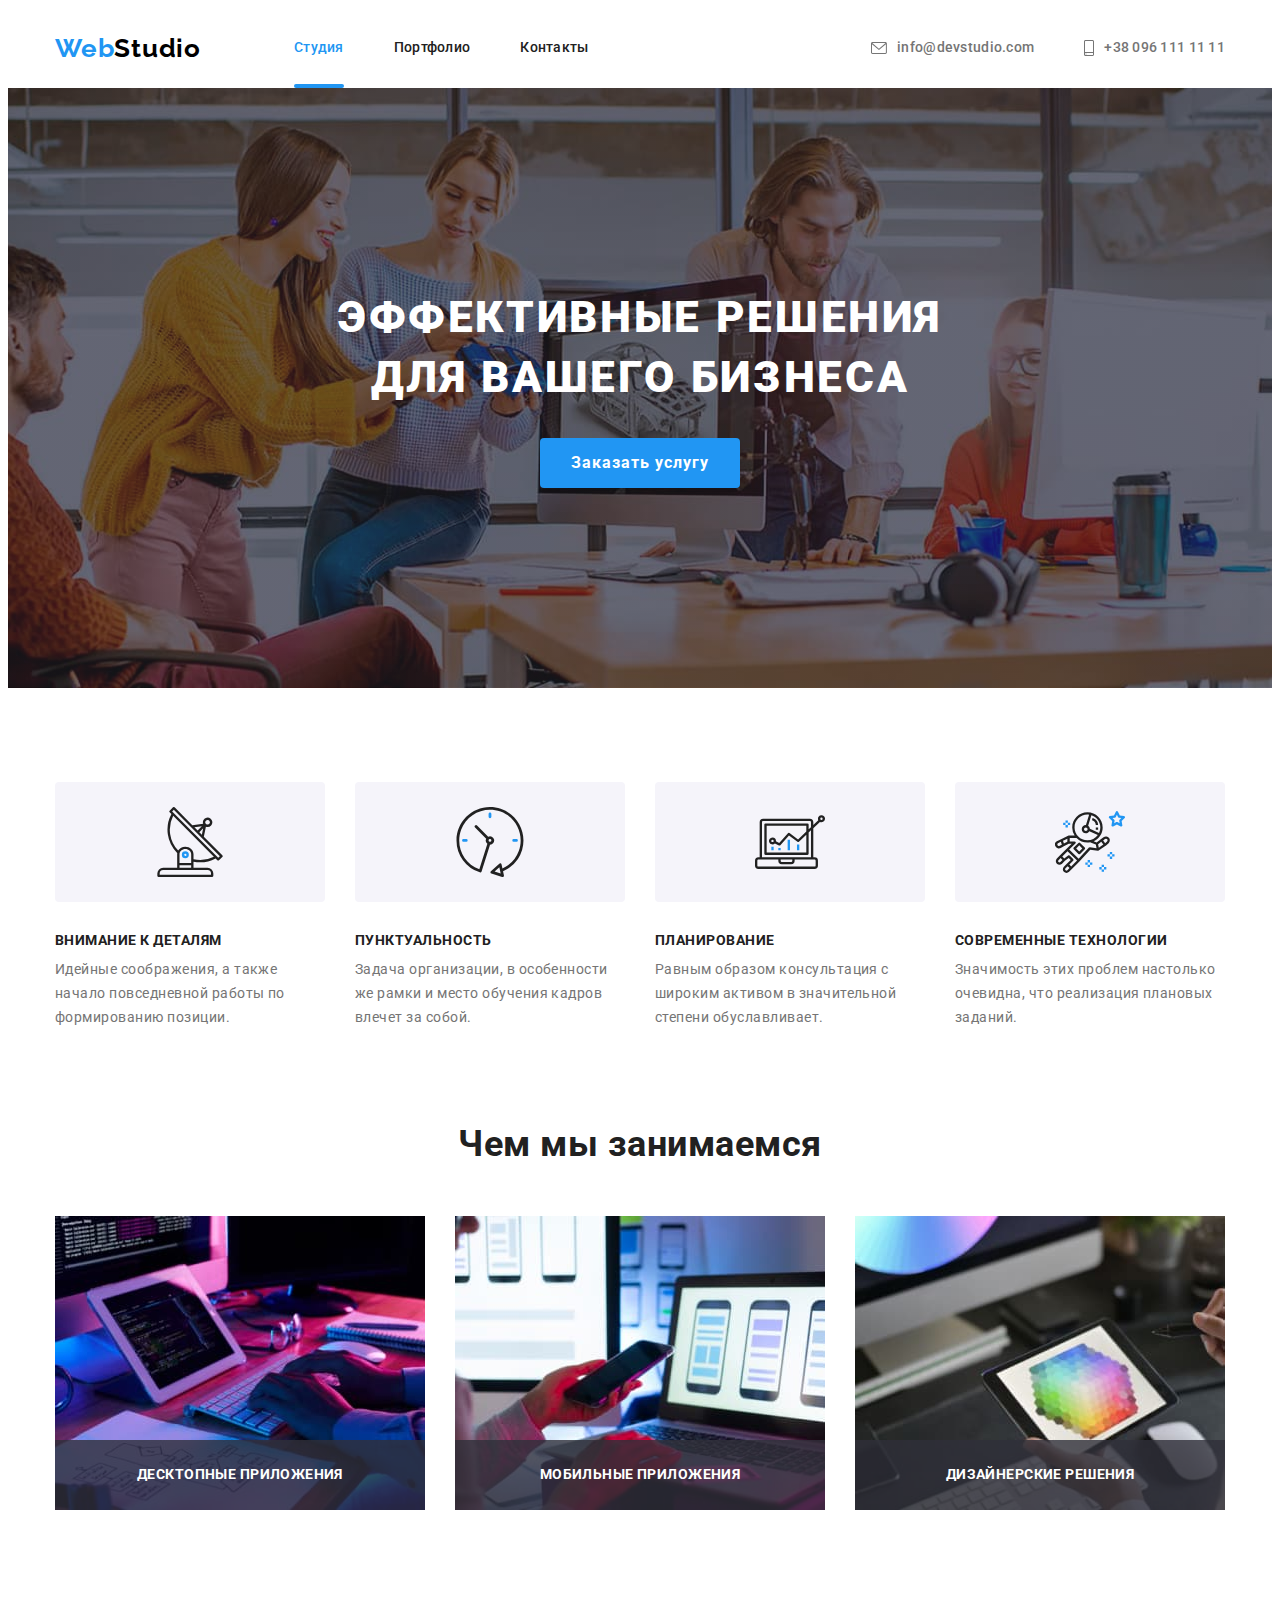
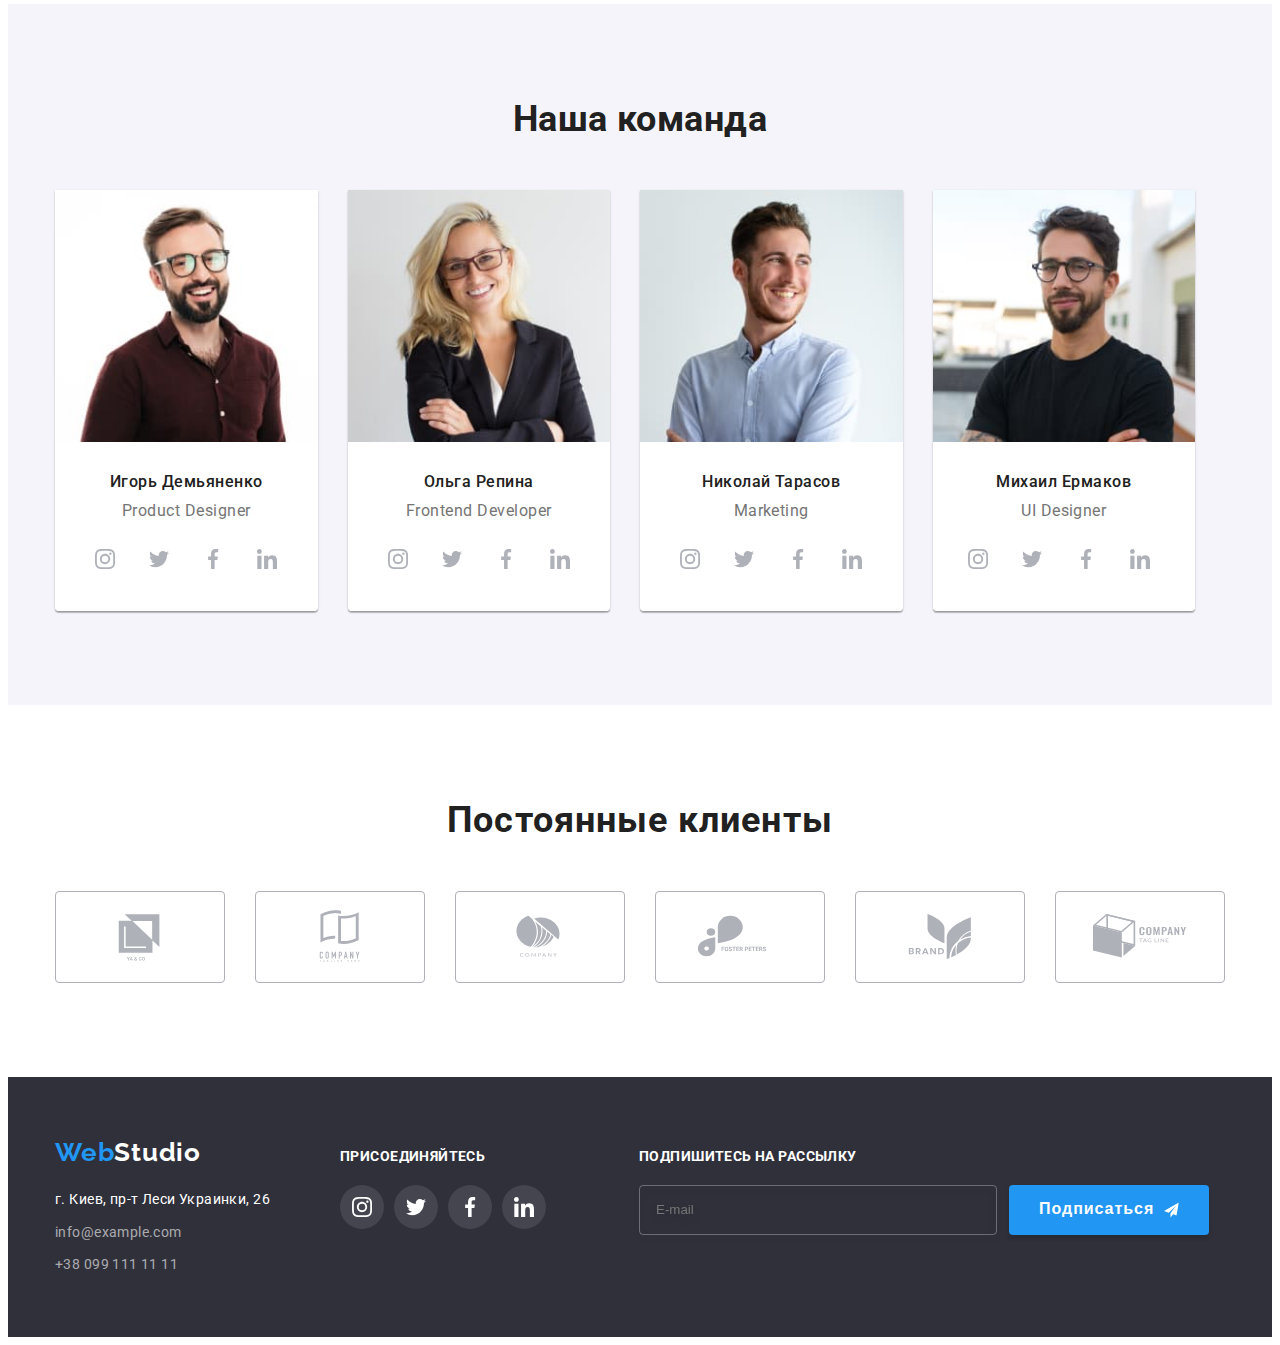
==== commit a51a5ba7: "final" ====
--- a/index.html
+++ b/index.html
@@ -22,23 +22,16 @@
     <!--header-->
     <header>
       <div class="container header">
+        <a href="./index.html" class="logo">Web<span class="logo__accent">Studio</span>
+        </a>
         <div class="mobile-menu">
-          <a href="./index.html" class="logo">Web<span class="logo__accent">Studio</span>
-          </a>
-          <button type="button mob-button" 
-          class="menu-mobile menu-open-btn " >
-            <svg class="menu-mobile-svg" 
-            width="40" 
-            height="40"
-            aria-label="Переключатель меню">
+          <button type="button" class="menu-mobile menu-open-btn ">
+            <svg class="menu-mobile-svg" width="40" height="40" aria-label="Переключатель меню">
               <use class="icon-open" href="./images/symbol-defs2.svg#icon-menu"></use>
-              </svg>
+            </svg>
           </button>
         </div>
-        <span class="logo-tab-desk">
-          <a href="./index.html" class="logo">Web<span class="logo__accent">Studio</span>
-          </a>
-        </span>
+       
         <nav class="navigation">
           <ul class="navigation__list list">
             <li class="navigation__item">
@@ -54,16 +47,16 @@
         </nav>
 
         <ul class="navigation__list list navigation__adress">
-          <li class="navigation__item">
-            <a href="mailto:info@devstudio.com" class="navigation__link ">
-              <svg class="navigation__icon" width="16" height="12">
+          <li class="navigation__item" id="nav-item-tab">
+            <a href="mailto:info@devstudio.com" class="navigation__link nav-link-tab">
+              <svg class="navigation__icon icon-envelope-tab" width="16" height="12">
                 <use href="./images/symbol-defs.svg#icon-envelope"></use>
               </svg>
               info@devstudio.com</a>
           </li>
-          <li class="navigation__item">
-            <a href="tel:+380961111111" class="navigation__link">
-              <svg class="navigation__icon" width="10" height="16">
+          <li class="navigation__item" id="nav-item-tab" >
+            <a href="tel:+380961111111" class="navigation__link nav-link-tab">
+              <svg class="navigation__icon icon-smartphone-tab" width="10" height="16">
                 <use href="./images/symbol-defs.svg#icon-smartphone"></use>
               </svg>
               +38 096 111 11 11</a>
@@ -74,22 +67,13 @@
     <!-- Mobile-menu -->
 
       <div class="mobile-menu-header is-hidden">
-        <div class="mobile-menu">
-          <a href="./index.html" class="logo">Web<span class="logo__accent">Studio</span>
-          </a>
-          <button type="button mob-button" class="menu-mobile menu-open-btn ">
-            <svg class="menu-mobile-svg" width="40" height="40" aria-label="Переключатель меню">
-              <use class="icon-open" href="./images/symbol-defs2.svg#icon-menu"></use>
-            </svg>
-          </button>
-        </div>
-       <div class="container ">
-          <button type="button" class="menu-mobile menu-close-btn is-open">
+         <button type="button" class="menu-mobile menu-close-btn is-open">
             <svg class="menu-mobile-svg" width="40" height="40" aria-label="Переключатель меню">
               <use class="icon-close" href="./images/symbol-defs2.svg#icon-close-menu"></use>
             </svg>
           </button>
-          <nav class="mob-navigation">
+       <div class="container ">
+         <nav class="mob-navigation">
             <ul class="mob-navigation__list list">
               <li class="mob-navigation__item">
                 <a href="./index.html" class="mob-navigation__link mob-current">Студия</a>
--- a/css/main.min.css
+++ b/css/main.min.css
@@ -1 +1 @@
-:root{--color-text-tittle: #212121;--color-text-section: #757575;--color-main-bgd: #2f303a;--accent-color: #2196f3;--base-color: #ffffff;--time: cubic-bezier(0.4, 0, 0.2, 1)}*{box-sizing:border-box}body{font-family:"Roboto","Tahoma",sans-serif;letter-spacing:.03em;background-color:var(--base-color);color:var(--color-text-section)}.container{width:100%;padding-left:15px;padding-right:15px;margin:0 auto}@media screen and (min-width: 480px){.container{max-width:480px}}@media screen and (min-width: 768px){.container{max-width:768px}}@media screen and (min-width: 1200px){.container{max-width:1200px}}h1,h2,h3,h4,h5,h6,p,ul{margin:0}.list{list-style:none;margin:0;padding:0}a{cursor:pointer}img{display:block;width:100%;height:auto}.section-tittle{color:var(--color-text-tittle)}.visually-hidden{position:absolute;white-space:nowrap;width:1px;height:1px;overflow:hidden;border:0;padding:0;clip:rect(0 0 0 0);clip-path:inset(50%);margin:-1px}.is-hidden{opacity:0;pointer-events:none;visibility:hidden}.current{position:relative}.current::after{content:"";position:absolute;display:block;background-color:var(--accent-color);width:100%;height:4px;border-radius:2px;bottom:0;left:0}.logo{font-family:"Raleway","Oleo Script",sans-serif;font-weight:700;font-size:26px;line-height:1.19;letter-spacing:.03em;color:var(--accent-color);text-decoration:none}.logo__accent{color:#000}@media screen and (max-width: 767px){.navigation,.logo-tab-desk{display:none}}.navigation__icon{margin-right:10px;fill:currentColor}.navigation__link{display:flex;align-items:center;padding-top:32px;padding-bottom:32px;color:var(--color-text-tittle);font-family:"Roboto","Tahoma",sans-serif;font-weight:500;font-size:14px;line-height:1.14;letter-spacing:.02em;text-decoration:none;transition:color 250ms var(--time),fill 250ms var(--time)}.navigation__adress .navigation__link{color:var(--color-text-section)}.navigation__link:hover,.navigation__link:focus{color:var(--accent-color);fill:var(--accent-color)}.navigation .navigation__list{margin-left:93px}.navigation__list .navigation__link.current{color:var(--accent-color)}.navigation__list .navigation__item+.navigation__item{margin-left:50px}.header,.navigation__list{display:flex;align-items:center}.navigation__list.navigation__adress{margin-left:auto}@media screen and (max-width: 767px){.navigation__adress{display:none}}@media screen and (min-width: 768px)and (max-width: 1199px){.navigation__adress{display:flex;flex-direction:column}}.mobile-menu{height:60px;display:flex;align-items:center;justify-content:space-between}@media screen and (min-width: 768px){.mobile-menu-header,.mobile-menu{display:none}}.menu-mobile{position:absolute;top:10px;right:15px;width:40px;height:40px;background-color:rgba(0,0,0,0);border-color:rgba(0,0,0,0);padding:0;cursor:pointer;display:flex;align-items:center;justify-content:center;transition:fill 250ms var(--time)}.menu-mobile:hover,.menu-mobile:focus{fill:var(--accent-color)}.icon-close{display:none}.menu-mobile.is-open .icon-close{display:block}.menu-mobile.is-open .icon-open{display:none}.mobile-menu-header{position:fixed;top:0;left:0;background-color:#fff;width:100vw;height:100vh;z-index:999;padding-top:48px;padding-bottom:48px;overflow-y:auto}.mobile-menu-header .container{display:flex;flex-direction:column;height:100%;justify-content:space-between}.mob-navigation__list .mob-navigation__item+.mob-navigation__item{margin-top:32px}.mob-navigation__link{display:block;text-decoration:none;font-weight:500;font-size:40px;line-height:1.18;letter-spacing:.02em;color:#212121;transition:color 250ms var(--time),fill 250ms var(--time)}.mob-navigation__link:hover,.mob-navigation__link:focus{color:var(--accent-color);fill:var(--accent-color)}.mob-current{color:var(--accent-color)}.mob-navigation__phone{text-decoration:none;font-weight:500;font-size:34px;line-height:1.18;letter-spacing:.02em;color:var(--accent-color)}.mob-navigation__mail{text-decoration:none;font-weight:500;font-size:24px;line-height:1.17;letter-spacing:.02em;color:#757575}.mob-soc-list{display:flex;flex-wrap:wrap}.mob-soc-list__link{text-decoration:none;display:block;font-weight:500;font-size:18px;line-height:1.22;letter-spacing:.02em;color:var(--accent-color);padding-left:10px;padding-right:10px}.mob-soc-list .mob-soc-list__item+.mob-soc-list__item{border-left:1px solid rgba(33,33,33,.2)}.button{font-family:"Roboto","Tahoma",sans-serif;font-weight:700;font-size:16px;line-height:1.88;width:200px;height:50px;letter-spacing:.06em;color:var(--base-color);background-color:var(--accent-color);cursor:pointer;box-shadow:0px 4px 4px rgba(0,0,0,.15);border-radius:4px;border-color:rgba(0,0,0,0)}.hero{max-width:1600px;background-color:var(--color-main-bgd);display:flex;text-align:center;padding-top:200px;padding-bottom:200px;margin-left:auto;margin-right:auto;background-repeat:no-repeat;background-size:cover;background-position:center;background-image:linear-gradient(to right, rgba(47, 48, 58, 0.4), rgba(47, 48, 58, 0.4)),url(../images/hero-mob.jpg)}@media(min-device-pixel-ratio: 2),(min-resolution: 192dpi),(min-resolution: 2dppx){.hero{background-image:linear-gradient(to right, rgba(47, 48, 58, 0.4), rgba(47, 48, 58, 0.4)),url(../images/hero-mob-@2x.jpg)}}@media screen and (min-width: 768px){.hero{background-image:linear-gradient(to right, rgba(47, 48, 58, 0.4), rgba(47, 48, 58, 0.4)),url(../images/hero-tab.jpg)}}@media screen and (min-width: 768px)and (min-device-pixel-ratio: 2),screen and (min-width: 768px)and (min-resolution: 192dpi),screen and (min-width: 768px)and (min-resolution: 2dppx){.hero{background-image:linear-gradient(to right, rgba(47, 48, 58, 0.4), rgba(47, 48, 58, 0.4)),url(../images/hero-tab-@2x.jpg)}}@media screen and (min-width: 1200px){.hero{background-image:linear-gradient(to right, rgba(47, 48, 58, 0.4), rgba(47, 48, 58, 0.4)),url(../images/hero.jpg)}}@media screen and (min-width: 1200px)and (min-device-pixel-ratio: 2),screen and (min-width: 1200px)and (min-resolution: 192dpi),screen and (min-width: 1200px)and (min-resolution: 2dppx){.hero{background-image:linear-gradient(to right, rgba(47, 48, 58, 0.4), rgba(47, 48, 58, 0.4)),url(../images/hero@2x.jpg)}}.hero__title{text-transform:uppercase;color:var(--base-color);text-align:center;font-size:26px;line-height:1.62;margin-bottom:30px;font-weight:900;letter-spacing:.06em}@media screen and (min-width: 1200px){.hero__title{font-size:44px;line-height:1.36}}.about{padding-top:60px;padding-bottom:60px}@media screen and (min-width: 1200px){.about{padding-top:94px;padding-bottom:94px}}.about__item{margin-bottom:30px}@media screen and (min-width: 768px){.about__item{width:calc(50% - 30px);margin-left:30px}}@media screen and (min-width: 1200px){.about__item{max-width:270px}}.about__list{margin-bottom:-30px}@media screen and (min-width: 768px){.about__list{display:flex;flex-wrap:wrap;margin-left:-30px}}@media screen and (min-width: 1200px){.about__list .about__item+.about__item{margin-left:30px}}.about__title{font-weight:700;font-size:14px;line-height:16px;text-transform:uppercase;color:var(--color-text-tittle);margin-bottom:10px;text-align:center}.about__description{font-size:14px;line-height:1.71;text-align:center}@media screen and (min-width: 1200px){.about__description{max-width:270px}}.about__logo{display:flex;justify-content:center;align-items:center;background-color:#f5f4fa;border-radius:4px;height:120px;margin-bottom:30px}.about__icons{width:70px;height:70px}.work{padding-bottom:94px}@media screen and (max-width: 1199px){.work{display:none}}.work__title{font-size:36px;line-height:1.17;color:var(--color-text-tittle);text-align:center;margin-bottom:50px}.work__list{display:flex}.work__list .work__item+.work__item{margin-left:30px}.work__item{position:relative}.work__description{position:absolute;width:100%;height:70px;background-color:rgba(47,48,58,.8);bottom:0;left:0;padding-top:27px;padding-bottom:27px;font-size:14px;line-height:1.14;text-align:center;letter-spacing:.03em;text-transform:uppercase;color:#fff}.team{background-color:#f5f4fa;padding-top:60px;padding-bottom:60px}@media screen and (min-width: 1200px){.team{padding-top:94px;padding-bottom:94px}}.team-title{font-size:28px;line-height:1.18;color:var(--color-text-tittle);text-align:center;margin-bottom:30px}@media screen and (min-width: 1200px){.team-title{font-weight:700;font-size:36px;line-height:1.17;margin-bottom:50px}}@media screen and (min-width: 768px){.team-list{display:flex;flex-wrap:wrap}}@media screen and (min-width: 1200px){.team-list .team-item+.team-item{margin-left:30px}}.team-item{max-width:450px;margin-bottom:30px;border-radius:0px 0px 4px 4px;box-shadow:0px 1px 3px rgba(0,0,0,.12),0px 1px 1px rgba(0,0,0,.14),0px 2px 1px rgba(0,0,0,.2)}@media screen and (min-width: 768px){.team-item{width:calc(50% - 30px)}.team-item:nth-child(even){margin-left:30px}}@media screen and (min-width: 1200px){.team-item{width:calc(25% - 30px)}}.team-name{font-weight:500;font-size:16px;line-height:1.19;color:var(--color-text-tittle);text-align:center;margin-bottom:10px}.team-work{font-size:16px;line-height:1.19;text-align:center}.about-team{padding-top:30px;padding-bottom:30px;background-color:#fff;border-radius:0px 0px 4px 4px}.team-soc{display:flex;justify-content:center;margin-top:16px}.team-soc-link{display:flex;justify-content:center;align-items:center;width:44px;height:44px;background-color:#fff;border-radius:50%;color:#afb1b8;transition:background-color 250ms var(--time),color 250ms var(--time)}.team-soc-link:hover,.team-soc-link:focus{background-color:var(--accent-color);color:#fff}.team-svg{fill:currentColor}.team-soc-item+.team-soc-item{margin-left:10px}.clients{padding-top:60px;padding-bottom:60px}@media screen and (min-width: 1200px){.clients{padding-top:94px;padding-bottom:94px}}.clients__title{font-size:28px;line-height:1.18;text-align:center;letter-spacing:.03em;color:var(--color-text-tittle);margin-bottom:30px}@media screen and (min-width: 1200px){.clients__title{font-size:36px;line-height:1.17;margin-bottom:50px}}.clients-logo__list{display:flex;justify-content:center;align-items:center;flex-wrap:wrap;margin-bottom:-30px;margin-left:-30px}.clients-logo__link{display:flex;justify-content:center;align-items:center;width:170px;height:92px;border:1px solid #afb1b8;box-sizing:border-box;border-radius:4px;color:#afb1b8;transition:border 250ms var(--time),color 250ms var(--time)}.clients-logo__link:hover,.clients-logo__link:focus{border:1px solid #2196f3;color:var(--accent-color)}.clients-logo__item{margin-bottom:30px;margin-left:30px}@media screen and (min-width: 1200px){.clients-logo__item+.clients-logo__item{margin-left:30px}}.clients-logo__icon{width:106px;height:60px;fill:currentColor;transition:fill 250ms var(--time)}.clients-logo__icon:hover,.clients-logo__icon:focus{fill:var(--accent-color)}.footer{background-color:#2f303a}.logo-footer{display:block;margin-bottom:20px}.logo-footer__accent{color:var(--base-color)}.footer-main{padding-top:60px;padding-bottom:60px}@media screen and (min-width: 1200px){.footer-main>div{display:flex;align-items:baseline}}.footer-adress{color:var(--base-color);margin-bottom:9px;margin-top:0}.footer-link{color:rgba(255,255,255,.6);transition:color 250ms var(--time)}.footer-link:hover,.footer-link:focus{color:var(--accent-color)}.footer-link,.footer-adress{font-style:normal;text-decoration:none;font-family:"Roboto","Tahoma",sans-serif;font-weight:400;font-size:14px;line-height:1.71;letter-spacing:.03em}.footer-go{font-size:14px;line-height:1.14;letter-spacing:.03em;text-transform:uppercase;color:#fff}@media screen and (max-width: 1199px){.footer-go{text-align:center}}@media screen and (max-width: 1199px){.adress-go{text-align:center}}@media screen and (min-width: 1200px){.adress-go{margin-right:70px}}@media screen and (max-width: 767px){.links-go{margin-top:60px}}.footer-link-soc{display:flex;justify-content:center;align-items:center;border-radius:50%;width:44px;height:44px;background:rgba(255,255,255,.1);color:#fff;transition:background-color 250ms var(--time)}.footer-link-soc:hover,.footer-link-soc:focus{background-color:var(--accent-color)}.footer-link:not(:last-child){margin-bottom:9px;display:block}.footer-svg{fill:currentColor}.footer-item+.footer-item{padding-left:10px}.footer-list{display:flex;margin-top:20px}@media screen and (max-width: 1199px){.footer-list{align-items:center;justify-content:center}}@media screen and (min-width: 768px){.footer-tablet{display:flex}}@media screen and (max-width: 1199px){.footer-tablet{align-items:baseline;justify-content:space-between;padding-left:76px;padding-right:89px}}.footer-subskr{margin-top:60px;text-align:center}@media screen and (min-width: 768px)and (max-width: 1199px){.footer-subskr{padding-left:166px;padding-right:152px}}@media screen and (min-width: 1200px){.footer-subskr{margin-left:93px;text-align:start}}.subskr-tittle{font-size:14px;line-height:1.14;letter-spacing:.03em;text-transform:uppercase;color:#fff;margin-bottom:20px}.subskr-input{width:100%;max-width:358px;height:50px;border:1px solid rgba(255,255,255,.3);filter:drop-shadow(0px 4px 4px rgba(0, 0, 0, 0.15));border-radius:4px;background-color:rgba(0,0,0,0);color:#fff}@media screen and (max-width: 1199px){.subskr-input{margin-bottom:20px}}@media screen and (min-width: 1200px){.subskr-input{margin-right:12px;padding-left:16px;width:358px}}.subskr-button{display:flex;justify-content:center;align-items:center;width:200px;height:50px;font-weight:700;background-color:var(--accent-color);box-shadow:0px 4px 4px rgba(0,0,0,.15);border-radius:4px;font-size:16px;line-height:1.14;letter-spacing:.06em;color:#fff;cursor:pointer;padding:13px 28px;border-color:rgba(0,0,0,0);margin:auto}.svg-send{margin-left:10px}@media screen and (min-width: 1200px){.form-flex{display:flex}}.border{border-bottom:1px solid #ececec}.portfolio{padding-top:94px;padding-bottom:94px}.button-filter{padding:6px 22px;font-family:"Roboto","Tahoma",sans-serif;font-weight:500;font-size:16px;line-height:1.63;letter-spacing:.03em;color:var(--color-text-tittle);background-color:#f5f4fa;cursor:pointer;border-radius:4px;border:1px solid rgba(0,0,0,0);transition:color 250ms var(--time),background-color 250ms var(--time),box-shadow 250ms var(--time)}.button-filter:hover,.button-filter:focus{color:var(--base-color);background-color:var(--accent-color);box-shadow:0px 3px 1px rgba(0,0,0,.1),0px 1px 2px rgba(0,0,0,.08),0px 2px 2px rgba(0,0,0,.12)}.filter{margin-bottom:50px}.filter-list{display:flex;flex-wrap:wrap;margin-bottom:-21px}@media screen and (min-width: 768px){.filter-list{display:flex;flex-wrap:wrap;justify-content:center}}.button-list{margin-bottom:21px}.button-list+.button-list{margin-left:8px}.portfolio-list{margin-bottom:-30px}@media screen and (min-width: 768px){.portfolio-list{display:flex;flex-wrap:wrap;margin-right:-30px}}.list-name{padding:20px 24px}.portfolio-title{font-weight:700;font-size:18px;line-height:2;letter-spacing:.06em;color:var(--color-text-tittle)}.portfolio-name{font-size:16px;line-height:1.88}.portfolio-item{width:100%;max-width:450px;margin-bottom:30px;border:1px solid #eee;transition:border 250ms var(--time),box-shadow 250ms var(--time)}@media screen and (min-width: 768px){.portfolio-item{width:calc(50% - 30px);margin-right:30px}}@media screen and (min-width: 1200px){.portfolio-item{width:370px;margin-right:30px;margin-bottom:30px}.portfolio-item:nth-child(3n){margin-right:0}.portfolio-item:nth-last-child(-n+3){margin-bottom:0}}.portfolio-item:hover,.portfolio-item:focus{box-sizing:border-box;box-shadow:0px 1px 1px rgba(0,0,0,.12),0px 4px 4px rgba(0,0,0,.06),1px 4px 6px rgba(0,0,0,.16)}.cards-portfolio{position:relative;overflow:hidden}.descr-overlay{padding:63px 24px;position:absolute;top:0;left:0;width:100%;height:100%;font-size:18px;line-height:1.56;letter-spacing:.03em;color:#fff;background-color:rgba(33,150,243,.9);transition:transform 250ms var(--time);transform:translateY(100%)}.portfolio-item:hover .descr-overlay{transform:translateY(0)}.backdrop{position:fixed;top:0;width:100%;height:100%;background-color:rgba(0,0,0,.2);transition:opacity 250ms var(--time),visibility 250ms var(--time)}.modal{position:absolute;top:50%;left:50%;transform:translate(-50%, -50%) scale(1);background-color:#fff;box-shadow:0px 1px 3px rgba(0,0,0,.12),0px 1px 1px rgba(0,0,0,.14),0px 2px 1px rgba(0,0,0,.2);border-radius:4px;padding:40px;transition:transform 250ms var(--time);width:100%;max-width:450px;overflow-y:auto}@media screen and (min-width: 1200px){.modal{min-height:581px;max-width:528px}}.backdrop.is-hidden .modal{transform:translate(-50%, -50%) scale(0.5)}.close-btn{position:absolute;top:8px;right:8px;width:30px;height:30px;border-radius:50%;background-color:rgba(0,0,0,0);border:1px solid rgba(0,0,0,.1);padding:0;cursor:pointer;display:flex;align-items:center;justify-content:center;transition:fill 250ms var(--time)}.close-btn:hover,.close-btn:focus{fill:var(--accent-color)}.modal-tittle{font-weight:700;font-size:20px;line-height:1.15;text-align:center;letter-spacing:.03em;color:var(--color-text-tittle);margin-bottom:12px}.modal-label{font-weight:400;font-size:12px;line-height:1.17;letter-spacing:.01em;color:#757575}.modal-input{width:100%;height:40px;border:1px solid rgba(33,33,33,.2);border-radius:4px;padding-left:42px;outline:none;transition:border-color 250ms var(--time)}.modal-input:focus{border-color:var(--accent-color)}textarea{resize:none}.textarea-modal{height:120px;padding-left:16px;padding-top:10px;margin-top:4px;margin-bottom:10px}.modal-svg{position:relative;margin-top:4px;margin-bottom:10px}.modal-icon{position:absolute;left:12px;top:50%;transform:translateY(-50%);transition:fill 250ms var(--time)}.modal-input:focus+.modal-icon{fill:var(--accent-color)}.text-checkbox{font-weight:400;color:#757575;font-size:12px;line-height:1.17;letter-spacing:.03em}@media screen and (min-width: 1200px){.text-checkbox{font-size:14px;line-height:1.71}}.text-check{display:flex;align-items:center;justify-content:center}.checkbox{margin-bottom:30px;margin-top:10px}.checkbox-input:checked+.text-check span{background-color:var(--accent-color);border-color:rgba(0,0,0,0)}.checkbox-input:checked+.text-check .check-icon{fill:#fff}.text-check span{display:flex;align-items:center;justify-content:center;margin-right:10px;width:16px;height:15px;border:2px solid #212121;border-radius:3px;transition:background-color 250ms var(--time),border-color 250ms var(--time),fill 250ms var(--time)}.check-icon{fill:rgba(0,0,0,0)}.policy-link{color:var(--accent-color);font-size:12px;line-height:1.17;letter-spacing:.03em}@media screen and (min-width: 1200px){.policy-link{font-size:14px;line-height:1.71}}/*# sourceMappingURL=main.min.css.map */+:root{--color-text-tittle: #212121;--color-text-section: #757575;--color-main-bgd: #2f303a;--accent-color: #2196f3;--base-color: #ffffff;--time: cubic-bezier(0.4, 0, 0.2, 1)}*{box-sizing:border-box}body{font-family:"Roboto","Tahoma",sans-serif;letter-spacing:.03em;background-color:var(--base-color);color:var(--color-text-section)}.container{width:100%;padding-left:15px;padding-right:15px;margin:0 auto}@media screen and (min-width: 480px){.container{max-width:480px}}@media screen and (min-width: 768px){.container{max-width:768px}}@media screen and (min-width: 1200px){.container{max-width:1200px}}h1,h2,h3,h4,h5,h6,p,ul{margin:0}.list{list-style:none;margin:0;padding:0}a{cursor:pointer}img{display:block;width:100%;height:auto}.section-tittle{color:var(--color-text-tittle)}.visually-hidden{position:absolute;white-space:nowrap;width:1px;height:1px;overflow:hidden;border:0;padding:0;clip:rect(0 0 0 0);clip-path:inset(50%);margin:-1px}.is-hidden{opacity:0;pointer-events:none;visibility:hidden}.current{position:relative}.current::after{content:"";position:absolute;display:block;background-color:var(--accent-color);width:100%;height:4px;border-radius:2px;bottom:0;left:0}.logo{font-family:"Raleway","Oleo Script",sans-serif;font-weight:700;font-size:26px;line-height:1.19;letter-spacing:.03em;color:var(--accent-color);text-decoration:none}.logo__accent{color:#000}@media screen and (max-width: 767px){.logo{padding-top:16px;padding-bottom:16px}}@media screen and (max-width: 767px){.navigation,.logo-tab-desk{display:none}}.navigation__icon{margin-right:10px;fill:currentColor}@media screen and (min-width: 768px)and (max-width: 1199px){.icon-smartphone-tab{width:10px;height:14px}}@media screen and (min-width: 768px)and (max-width: 1199px){.icon-envelope-tab{width:14px;height:10px}}.navigation__link{display:flex;align-items:center;padding-top:32px;padding-bottom:32px;color:var(--color-text-tittle);font-family:"Roboto","Tahoma",sans-serif;font-weight:500;font-size:14px;line-height:1.14;letter-spacing:.02em;text-decoration:none;transition:color 250ms var(--time),fill 250ms var(--time)}.navigation__adress .navigation__link{color:var(--color-text-section)}.navigation__link:hover,.navigation__link:focus{color:var(--accent-color);fill:var(--accent-color)}.navigation .navigation__list{margin-left:93px}.navigation__list .navigation__link.current{color:var(--accent-color)}.navigation__list .navigation__item+.navigation__item{margin-left:50px}.header,.navigation__list{display:flex;align-items:center}.navigation__list.navigation__adress{margin-left:auto}@media screen and (max-width: 767px){.navigation__adress{display:none}}@media screen and (min-width: 768px)and (max-width: 1199px){.navigation__adress{display:flex;flex-direction:column;align-items:start;margin-top:21px;margin-bottom:21px}}@media screen and (min-width: 768px)and (max-width: 1199px){#nav-item-tab{margin-left:84px}#nav-item-tab:not(:last-child){margin-bottom:10px}}@media screen and (min-width: 768px)and (max-width: 1199px){.nav-link-tab{padding:0;font-weight:500;font-size:12px;line-height:1.17;letter-spacing:.02em}}.mobile-menu{display:block;margin-left:auto}@media screen and (min-width: 768px){.mobile-menu-header,.mobile-menu{display:none}}.menu-close-btn,.menu-open-btn{width:40px;height:40px;background-color:rgba(0,0,0,0);border-color:rgba(0,0,0,0);padding:0;cursor:pointer;transition:fill 250ms var(--time)}.menu-close-btn:hover,.menu-close-btn:focus,.menu-open-btn:hover,.menu-open-btn:focus{fill:var(--accent-color)}.menu-close-btn{position:absolute;top:10px;right:15px}.icon-close{display:none}.menu-mobile.is-open .icon-close{display:block}.menu-mobile.is-open .icon-open{display:none}.mobile-menu-header{position:fixed;top:0;left:0;background-color:#fff;width:100vw;height:100vh;z-index:999;padding-top:48px;padding-bottom:48px;overflow-y:auto}.mobile-menu-header .container{display:flex;flex-direction:column;height:100%;justify-content:space-between}.mob-navigation__list .mob-navigation__item+.mob-navigation__item{margin-top:32px}.mob-navigation__link{display:block;text-decoration:none;font-weight:500;font-size:40px;line-height:1.18;letter-spacing:.02em;color:#212121;transition:color 250ms var(--time),fill 250ms var(--time)}.mob-navigation__link:hover,.mob-navigation__link:focus{color:var(--accent-color);fill:var(--accent-color)}.mob-current{color:var(--accent-color)}.mob-navigation__phone{text-decoration:none;font-weight:500;font-size:34px;line-height:1.18;letter-spacing:.02em;color:var(--accent-color)}.mob-navigation__mail{text-decoration:none;font-weight:500;font-size:24px;line-height:1.17;letter-spacing:.02em;color:#757575}.mob-soc-list{display:flex;flex-wrap:wrap}.mob-soc-list__link{text-decoration:none;display:block;font-weight:500;font-size:18px;line-height:1.22;letter-spacing:.02em;color:var(--accent-color);padding-left:10px;padding-right:10px}.mob-soc-list .mob-soc-list__item+.mob-soc-list__item{border-left:1px solid rgba(33,33,33,.2)}.button{font-family:"Roboto","Tahoma",sans-serif;font-weight:700;font-size:16px;line-height:1.88;width:200px;height:50px;letter-spacing:.06em;color:var(--base-color);background-color:var(--accent-color);cursor:pointer;box-shadow:0px 4px 4px rgba(0,0,0,.15);border-radius:4px;border-color:rgba(0,0,0,0)}.hero{max-width:1600px;background-color:var(--color-main-bgd);display:flex;text-align:center;padding-top:118px;padding-bottom:118px;margin-left:auto;margin-right:auto;background-repeat:no-repeat;background-size:cover;background-position:center;background-image:linear-gradient(to right, rgba(47, 48, 58, 0.4), rgba(47, 48, 58, 0.4)),url(../images/hero-mob.jpg)}@media(min-device-pixel-ratio: 2),(min-resolution: 192dpi),(min-resolution: 2dppx){.hero{background-image:linear-gradient(to right, rgba(47, 48, 58, 0.4), rgba(47, 48, 58, 0.4)),url(../images/hero-mob-@2x.jpg)}}@media screen and (min-width: 768px){.hero{background-image:linear-gradient(to right, rgba(47, 48, 58, 0.4), rgba(47, 48, 58, 0.4)),url(../images/hero-tab.jpg)}}@media screen and (min-width: 768px)and (min-device-pixel-ratio: 2),screen and (min-width: 768px)and (min-resolution: 192dpi),screen and (min-width: 768px)and (min-resolution: 2dppx){.hero{background-image:linear-gradient(to right, rgba(47, 48, 58, 0.4), rgba(47, 48, 58, 0.4)),url(../images/hero-tab-@2x.jpg)}}@media screen and (min-width: 1200px){.hero{padding-top:200px;padding-bottom:200px;background-image:linear-gradient(to right, rgba(47, 48, 58, 0.4), rgba(47, 48, 58, 0.4)),url(../images/hero.jpg)}}@media screen and (min-width: 1200px)and (min-device-pixel-ratio: 2),screen and (min-width: 1200px)and (min-resolution: 192dpi),screen and (min-width: 1200px)and (min-resolution: 2dppx){.hero{background-image:linear-gradient(to right, rgba(47, 48, 58, 0.4), rgba(47, 48, 58, 0.4)),url(../images/hero@2x.jpg)}}.hero__title{text-transform:uppercase;color:var(--base-color);text-align:center;font-size:26px;line-height:1.62;margin-bottom:30px;font-weight:900;letter-spacing:.06em}@media screen and (min-width: 1200px){.hero__title{font-size:44px;line-height:1.36}}.about{padding-top:60px;padding-bottom:60px}@media screen and (min-width: 1200px){.about{padding-top:94px;padding-bottom:94px}}.about__item{margin-bottom:30px}@media screen and (min-width: 768px){.about__item{width:calc(50% - 30px);margin-left:30px}}@media screen and (min-width: 1200px){.about__item{max-width:270px}}.about__list{margin-bottom:-30px}@media screen and (min-width: 768px){.about__list{display:flex;flex-wrap:wrap;margin-left:-30px}}@media screen and (min-width: 1200px){.about__list .about__item+.about__item{margin-left:30px}}.about__title{font-weight:700;font-size:14px;line-height:16px;text-transform:uppercase;color:var(--color-text-tittle);margin-bottom:10px}@media screen and (max-width: 767px){.about__title{text-align:center}}.about__description{font-size:14px;line-height:1.71}@media screen and (min-width: 1200px){.about__description{max-width:270px}}.about__logo{display:flex;justify-content:center;align-items:center;background-color:#f5f4fa;border-radius:4px;height:120px;margin-bottom:30px}.about__icons{width:70px;height:70px}.work{padding-bottom:94px}@media screen and (max-width: 1199px){.work{display:none}}.work__title{font-size:36px;line-height:1.17;color:var(--color-text-tittle);text-align:center;margin-bottom:50px}.work__list{display:flex}.work__list .work__item+.work__item{margin-left:30px}.work__item{position:relative}.work__description{position:absolute;width:100%;height:70px;background-color:rgba(47,48,58,.8);bottom:0;left:0;padding-top:27px;padding-bottom:27px;font-size:14px;line-height:1.14;text-align:center;letter-spacing:.03em;text-transform:uppercase;color:#fff}.team{background-color:#f5f4fa;padding-top:60px;padding-bottom:60px}@media screen and (min-width: 1200px){.team{padding-top:94px;padding-bottom:94px}}.team-title{font-size:28px;line-height:1.18;color:var(--color-text-tittle);text-align:center;margin-bottom:30px}@media screen and (min-width: 1200px){.team-title{font-weight:700;font-size:36px;line-height:1.17;margin-bottom:50px}}@media screen and (min-width: 768px){.team-list{display:flex;flex-wrap:wrap;margin-bottom:-30px}}@media screen and (min-width: 1200px){.team-list .team-item+.team-item{margin-left:30px}}.team-item{max-width:450px;margin-bottom:30px;border-radius:0px 0px 4px 4px;box-shadow:0px 1px 3px rgba(0,0,0,.12),0px 1px 1px rgba(0,0,0,.14),0px 2px 1px rgba(0,0,0,.2)}@media screen and (min-width: 768px){.team-item{width:calc(50% - 30px)}.team-item:nth-child(even){margin-left:30px}}@media screen and (min-width: 1200px){.team-item{width:calc(25% - 30px)}}.team-name{font-weight:500;font-size:16px;line-height:1.19;color:var(--color-text-tittle);text-align:center;margin-bottom:10px}.team-work{font-size:16px;line-height:1.19;text-align:center}.about-team{padding-top:30px;padding-bottom:30px;background-color:#fff;border-radius:0px 0px 4px 4px}.team-soc{display:flex;justify-content:center;margin-top:16px}.team-soc-link{display:flex;justify-content:center;align-items:center;width:44px;height:44px;background-color:#fff;border-radius:50%;color:#afb1b8;transition:background-color 250ms var(--time),color 250ms var(--time)}.team-soc-link:hover,.team-soc-link:focus{background-color:var(--accent-color);color:#fff}.team-svg{fill:currentColor}.team-soc-item+.team-soc-item{margin-left:10px}.clients{padding-top:60px;padding-bottom:60px}@media screen and (min-width: 1200px){.clients{padding-top:94px;padding-bottom:94px}}.clients__title{font-size:28px;line-height:1.18;text-align:center;letter-spacing:.03em;color:var(--color-text-tittle);margin-bottom:30px}@media screen and (min-width: 1200px){.clients__title{font-size:36px;line-height:1.17;margin-bottom:50px}}.clients-logo__list{display:flex;justify-content:center;align-items:center;flex-wrap:wrap;margin-bottom:-30px;margin-left:-30px}.clients-logo__link{display:flex;justify-content:center;align-items:center;width:210px;height:92px;border:1px solid #afb1b8;box-sizing:border-box;border-radius:4px;color:#afb1b8;transition:border 250ms var(--time),color 250ms var(--time)}.clients-logo__link:hover,.clients-logo__link:focus{border:1px solid #2196f3;color:var(--accent-color)}@media screen and (min-width: 768px){.clients-logo__link{width:226px}}@media screen and (min-width: 1200px){.clients-logo__link{width:170px}}.clients-logo__item{margin-bottom:30px;margin-left:30px}@media screen and (min-width: 1200px){.clients-logo__item+.clients-logo__item{margin-left:30px}}.clients-logo__icon{width:106px;height:60px;fill:currentColor;transition:fill 250ms var(--time)}.clients-logo__icon:hover,.clients-logo__icon:focus{fill:var(--accent-color)}.footer{background-color:#2f303a}.logo-footer{display:block;margin-bottom:20px}.logo-footer__accent{color:var(--base-color)}.footer-main{padding-top:60px;padding-bottom:60px}@media screen and (min-width: 1200px){.footer-main>div{display:flex;align-items:baseline}}.footer-adress{color:var(--base-color);margin-bottom:9px;margin-top:0}.footer-link{color:rgba(255,255,255,.6);transition:color 250ms var(--time)}.footer-link:hover,.footer-link:focus{color:var(--accent-color)}.footer-link,.footer-adress{font-style:normal;text-decoration:none;font-family:"Roboto","Tahoma",sans-serif;font-weight:400;font-size:14px;line-height:1.71;letter-spacing:.03em}.footer-go{font-size:14px;line-height:1.14;letter-spacing:.03em;text-transform:uppercase;color:#fff}@media screen and (max-width: 1199px){.footer-go{text-align:center}}@media screen and (max-width: 1199px){.adress-go{text-align:center}}@media screen and (min-width: 1200px){.adress-go{margin-right:70px}}@media screen and (max-width: 767px){.links-go{margin-top:60px}}.footer-link-soc{display:flex;justify-content:center;align-items:center;border-radius:50%;width:44px;height:44px;background:rgba(255,255,255,.1);color:#fff;transition:background-color 250ms var(--time)}.footer-link-soc:hover,.footer-link-soc:focus{background-color:var(--accent-color)}.footer-link:not(:last-child){margin-bottom:9px;display:block}.footer-svg{fill:currentColor}.footer-item+.footer-item{padding-left:10px}.footer-list{display:flex;margin-top:20px}@media screen and (max-width: 1199px){.footer-list{align-items:center;justify-content:center}}.footer-tablet{align-items:baseline}@media screen and (min-width: 768px){.footer-tablet{display:flex}}@media screen and (max-width: 1199px){.footer-tablet{justify-content:space-between;padding-left:76px;padding-right:89px}}.footer-subskr{margin-top:60px;text-align:center}@media screen and (min-width: 768px)and (max-width: 1199px){.footer-subskr{padding-left:166px;padding-right:152px}}@media screen and (min-width: 1200px){.footer-subskr{margin-left:93px;text-align:start;margin-top:0px}}.subskr-tittle{font-weight:700;font-size:14px;line-height:1.14;letter-spacing:.03em;text-transform:uppercase;color:#fff;margin-bottom:20px}.subskr-input{width:100%;max-width:358px;height:50px;border:1px solid rgba(255,255,255,.3);filter:drop-shadow(0px 4px 4px rgba(0, 0, 0, 0.15));border-radius:4px;background-color:rgba(0,0,0,0);color:#fff}@media screen and (max-width: 1199px){.subskr-input{margin-bottom:20px}}@media screen and (min-width: 1200px){.subskr-input{margin-right:12px;padding-left:16px;width:358px}}.subskr-button{display:flex;justify-content:center;align-items:center;width:200px;height:50px;font-weight:700;background-color:var(--accent-color);box-shadow:0px 4px 4px rgba(0,0,0,.15);border-radius:4px;font-size:16px;line-height:1.14;letter-spacing:.06em;color:#fff;cursor:pointer;padding:13px 28px;border-color:rgba(0,0,0,0);margin:auto}.svg-send{margin-left:10px}@media screen and (min-width: 1200px){.form-flex{display:flex}}.border{border-bottom:1px solid #ececec}.portfolio{padding-top:94px;padding-bottom:124px}@media screen and (min-width: 768px)and (max-width: 1199px){.portfolio{padding-top:60px;padding-bottom:60px}}.button-filter{padding:6px 22px;font-family:"Roboto","Tahoma",sans-serif;font-weight:500;font-size:16px;line-height:1.63;letter-spacing:.03em;color:var(--color-text-tittle);background-color:#f5f4fa;cursor:pointer;border-radius:4px;border:1px solid rgba(0,0,0,0);transition:color 250ms var(--time),background-color 250ms var(--time),box-shadow 250ms var(--time)}.button-filter:hover,.button-filter:focus{color:var(--base-color);background-color:var(--accent-color);box-shadow:0px 3px 1px rgba(0,0,0,.1),0px 1px 2px rgba(0,0,0,.08),0px 2px 2px rgba(0,0,0,.12)}.filter{margin-bottom:50px}.filter-list{display:flex;flex-wrap:wrap;margin-bottom:-21px}@media screen and (min-width: 768px){.filter-list{display:flex;flex-wrap:wrap;justify-content:center}}.button-list{margin-bottom:21px}.button-list+.button-list{margin-left:8px}.portfolio-list{margin-bottom:-30px}@media screen and (min-width: 768px){.portfolio-list{display:flex;flex-wrap:wrap;margin-right:-30px}}.list-name{padding:20px 24px}.portfolio-title{font-weight:700;font-size:18px;line-height:2;letter-spacing:.06em;color:var(--color-text-tittle)}.portfolio-name{font-size:16px;line-height:1.88}.portfolio-item{width:100%;max-width:450px;margin-bottom:30px;border:1px solid #eee;transition:border 250ms var(--time),box-shadow 250ms var(--time)}@media screen and (min-width: 768px){.portfolio-item{width:calc(50% - 30px);margin-right:30px}}@media screen and (min-width: 1200px){.portfolio-item{width:370px;margin-right:30px;margin-bottom:30px}.portfolio-item:nth-child(3n){margin-right:0}.portfolio-item:nth-last-child(-n+3){margin-bottom:0}}.portfolio-item:hover,.portfolio-item:focus{box-sizing:border-box;box-shadow:0px 1px 1px rgba(0,0,0,.12),0px 4px 4px rgba(0,0,0,.06),1px 4px 6px rgba(0,0,0,.16)}.cards-portfolio{position:relative;overflow:hidden}.descr-overlay{padding:63px 24px;position:absolute;top:0;left:0;width:100%;height:100%;font-size:18px;line-height:1.56;letter-spacing:.03em;color:#fff;background-color:rgba(33,150,243,.9);transition:transform 250ms var(--time);transform:translateY(100%)}.portfolio-item:hover .descr-overlay{transform:translateY(0)}.backdrop{position:fixed;top:0;width:100%;height:100%;background-color:rgba(0,0,0,.2);transition:opacity 250ms var(--time),visibility 250ms var(--time)}.modal{position:absolute;top:50%;left:50%;transform:translate(-50%, -50%) scale(1);background-color:#fff;box-shadow:0px 1px 3px rgba(0,0,0,.12),0px 1px 1px rgba(0,0,0,.14),0px 2px 1px rgba(0,0,0,.2);border-radius:4px;padding:40px;transition:transform 250ms var(--time);width:100%;max-width:450px;overflow-y:auto}@media screen and (min-width: 1200px){.modal{min-height:581px;max-width:528px}}.backdrop.is-hidden .modal{transform:translate(-50%, -50%) scale(0.5)}.close-btn{position:absolute;top:8px;right:8px;width:30px;height:30px;border-radius:50%;background-color:rgba(0,0,0,0);border:1px solid rgba(0,0,0,.1);padding:0;cursor:pointer;display:flex;align-items:center;justify-content:center;transition:fill 250ms var(--time)}.close-btn:hover,.close-btn:focus{fill:var(--accent-color)}.modal-tittle{font-weight:700;font-size:20px;line-height:1.15;text-align:center;letter-spacing:.03em;color:var(--color-text-tittle);margin-bottom:12px}.modal-label{font-weight:400;font-size:12px;line-height:1.17;letter-spacing:.01em;color:#757575}.modal-input{width:100%;height:40px;border:1px solid rgba(33,33,33,.2);border-radius:4px;padding-left:42px;outline:none;transition:border-color 250ms var(--time)}.modal-input:focus{border-color:var(--accent-color)}textarea{resize:none}.textarea-modal{height:120px;padding-left:16px;padding-top:10px;margin-top:4px;margin-bottom:10px}.modal-svg{position:relative;margin-top:4px;margin-bottom:10px}.modal-icon{position:absolute;left:12px;top:50%;transform:translateY(-50%);transition:fill 250ms var(--time)}.modal-input:focus+.modal-icon{fill:var(--accent-color)}.text-checkbox{font-weight:400;color:#757575;font-size:12px;line-height:1.17;letter-spacing:.03em}@media screen and (min-width: 1200px){.text-checkbox{font-size:14px;line-height:1.71}}.text-check{display:flex;align-items:center;justify-content:center}.checkbox{margin-bottom:30px;margin-top:10px}.checkbox-input:checked+.text-check span{background-color:var(--accent-color);border-color:rgba(0,0,0,0)}.checkbox-input:checked+.text-check .check-icon{fill:#fff}.text-check span{display:flex;align-items:center;justify-content:center;margin-right:10px;width:16px;height:15px;border:2px solid #212121;border-radius:3px;transition:background-color 250ms var(--time),border-color 250ms var(--time),fill 250ms var(--time)}.check-icon{fill:rgba(0,0,0,0)}.policy-link{color:var(--accent-color);font-size:12px;line-height:1.17;letter-spacing:.03em}@media screen and (min-width: 1200px){.policy-link{font-size:14px;line-height:1.71}}/*# sourceMappingURL=main.min.css.map */